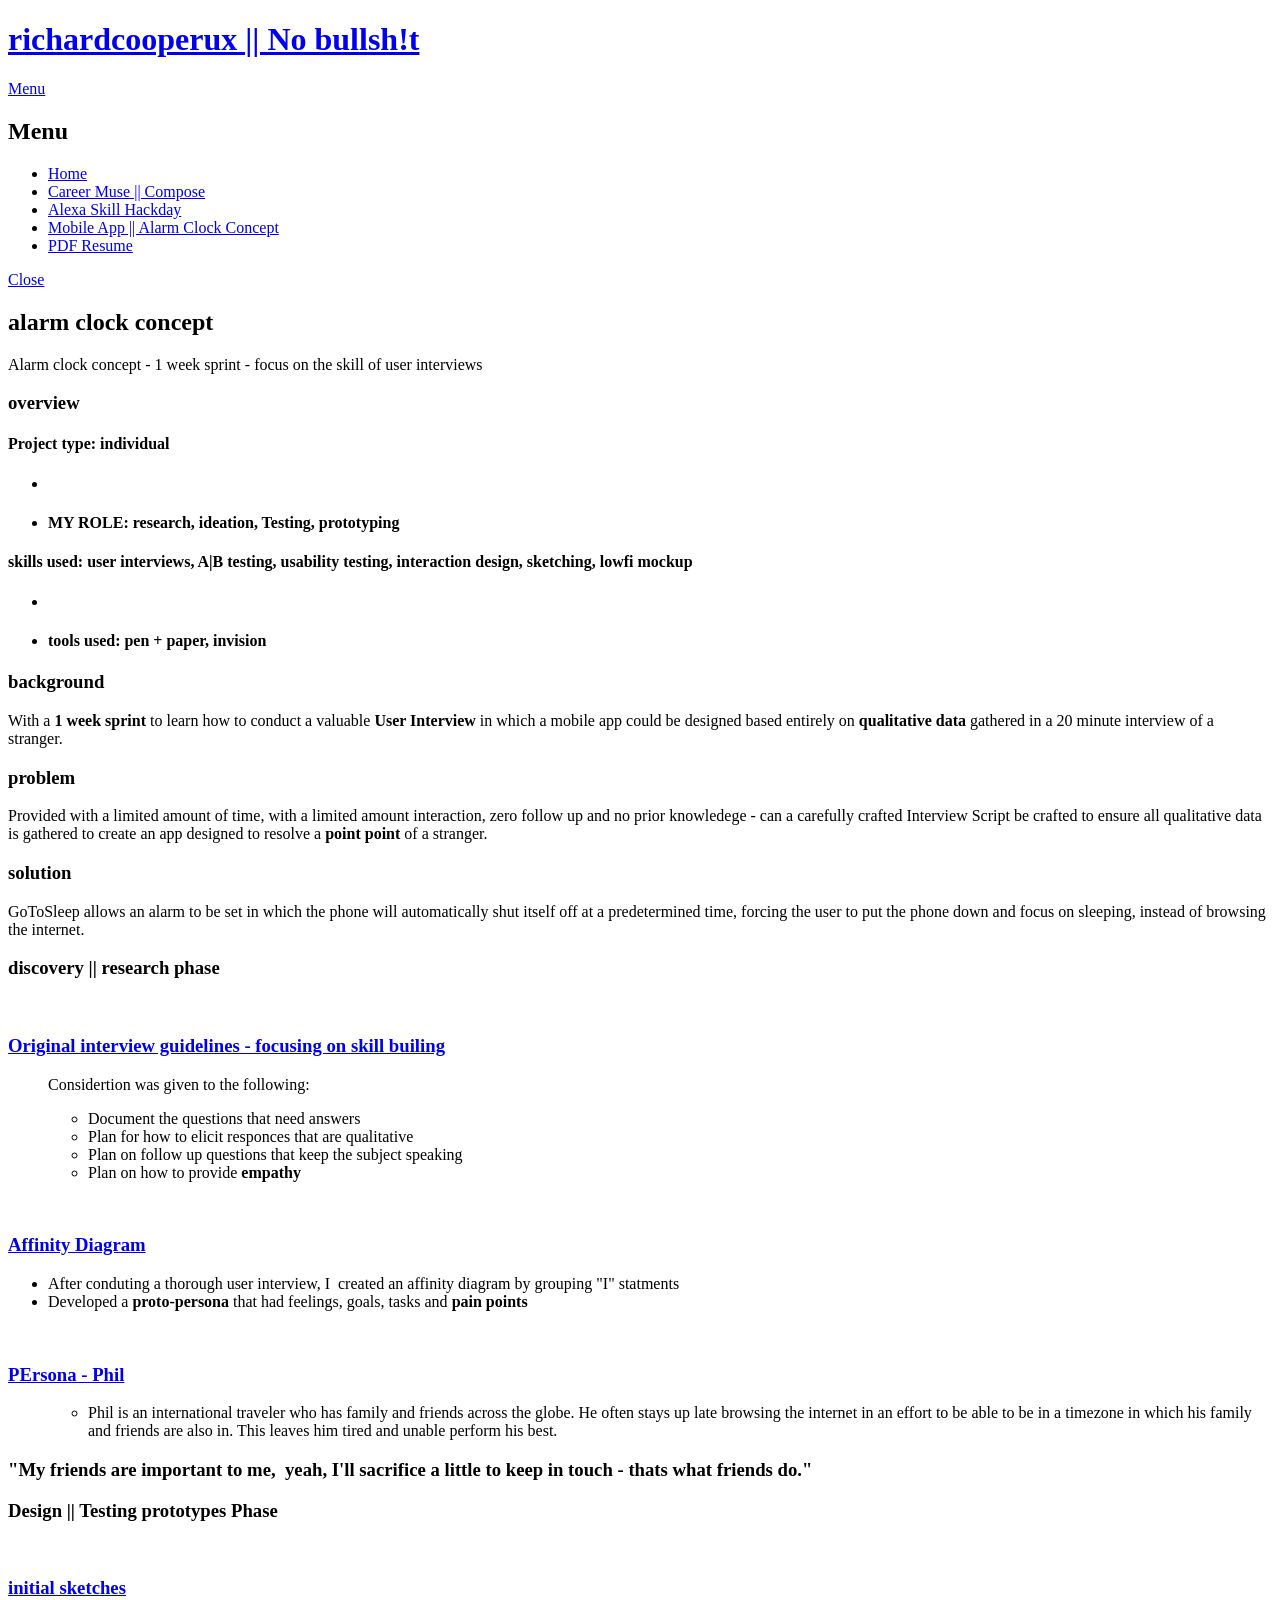
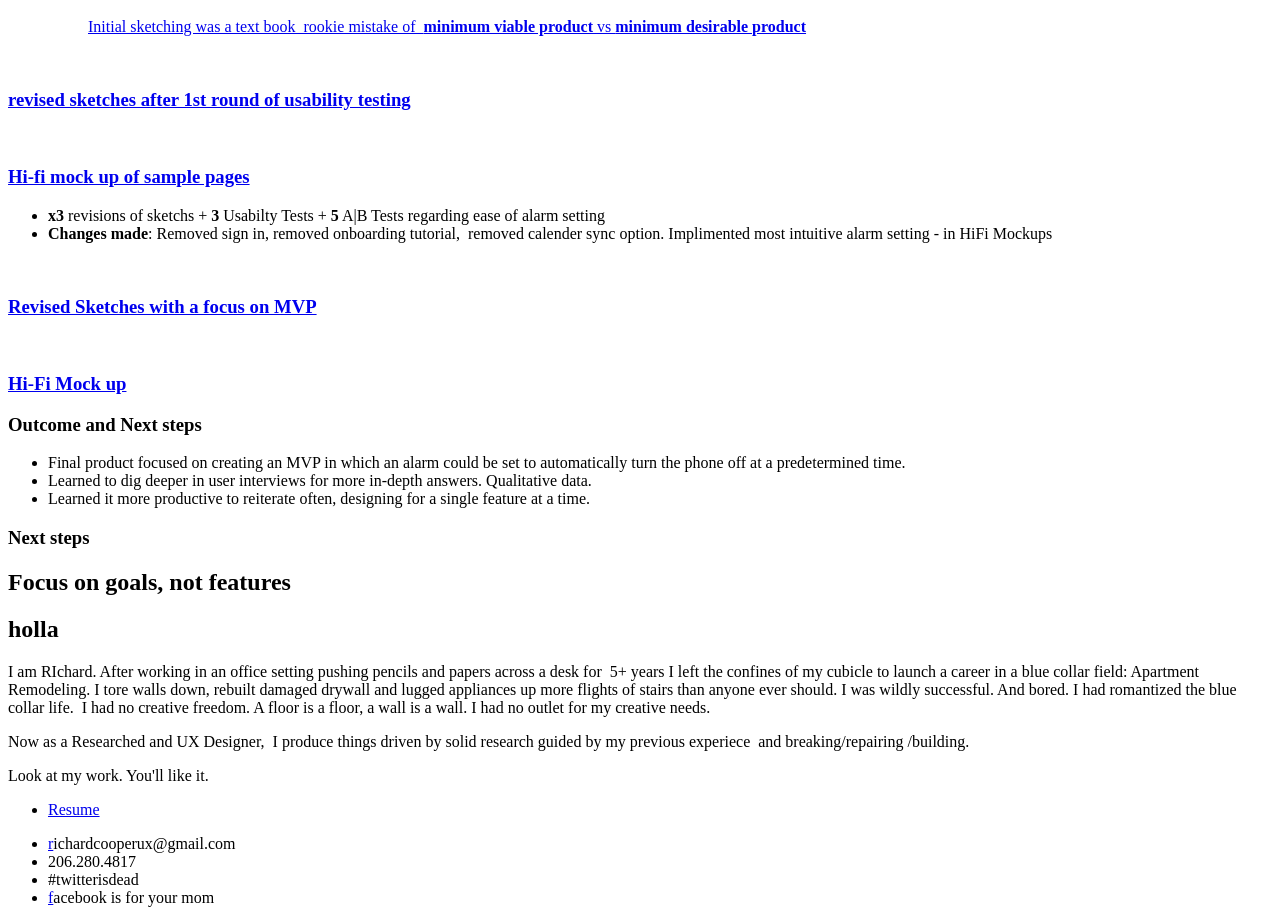
==== alarmclock.html @ 5016307e "Add files via upload" ====
<!DOCTYPE HTML> 
<html> 
    <head> 
        <title>RICHARDCOOPERUX</title>         
        <meta charset="utf-8" /> 
        <meta name="viewport" content="width=device-width, initial-scale=1" /> 
        <!--[if lte IE 8]><script src="assets/js/ie/html5shiv.js"></script><![endif]-->         
        <link rel="stylesheet" href="assets/css/main.css" /> 
        <!--[if lte IE 9]><link rel="stylesheet" href="assets/css/ie9.css" /><![endif]-->         
        <!--[if lte IE 8]><link rel="stylesheet" href="assets/css/ie8.css" /><![endif]-->         
    </head>     
    <body> 
        <!-- Page Wrapper -->         
        <div id="page-wrapper"> 
            <!-- Header -->             
            <header id="header"> 
                <h1><a href="index.html" data-pgc="alwayshomenav">richardcooperux || No bullsh!t</a></h1> 
                <nav>
                    <a href="#menu" data-pgc="globalnav">Menu</a> 
                </nav>                 
            </header>             
            <!-- Menu -->             
            <nav id="menu" data-pgc-define="innerhamburgermenu" data-pgc-define-name="innerhamburgermenu" data-pgc-define-description="This is the inside of the global navigation of the hamburger menu">
                <div class="inner" data-pgc="innerglobalnav"> 
                    <h2>Menu</h2> 
                    <ul class="links"> 
                        <li>
                            <a href="index.html">Home</a>
                        </li>                         
                        <li>
                            <a href="careermuse.html">Career Muse || Compose</a>
                        </li>                         
                        <li>
                            <a href="gahackday.html">Alexa Skill Hackday</a>
                        </li>                         
                        <li>
                            <a href="alarmclock.html">Mobile App || Alarm Clock Concept</a>
                        </li>                         
                        <li>
                            <a href="https://drive.google.com/open?id=0B5TVChT9ww97OXpPLTZmdDJDcGs">PDF Resume</a>
                        </li>                         
                    </ul>                     
                    <a href="#" class="close">Close</a> 
                </div>                 
            </nav>             
            <!-- Wrapper -->             
            <section id="wrapper"> 
                <header> 
                    <div class="inner"> 
                        <h2>alarm clock concept</h2> 
                        <p>Alarm clock concept - 1 week sprint - focus on the skill of user interviews</p>
                    </div>                     
                </header>                 
                <!-- Content -->                 
                <div class="wrapper"> 
                    <div class="inner"> 
                        <section> 
                            <h3 class="major">overview</h3> 
                            <div class="row"> 
                                <div class="6u 12u$(medium)"> 
                                    <h4>Project type: individual</h4> 
                                    <ul class="alt"> 
                                        <li>
                                            <h4></h4>
                                        </li>                                         
                                        <li>
                                            <h4 style="font-style: normal; font-variant: normal;">MY ROLE: research, ideation, Testing, prototyping</h4>
                                        </li>                                         
                                    </ul>                                     
                                </div>
                                <div class="6u 12u$(medium)"> 
                                    <h4>skills used: user interviews, A|B testing, usability testing, interaction design, sketching, lowfi mockup</h4> 
                                    <ul class="alt"> 
                                        <li>
                                            <h4></h4>
                                        </li>                                         
                                        <li>
                                            <h4 style="font-style: normal; font-variant: normal;">tools used: pen + paper, invision</h4>
                                        </li>                                         
                                    </ul>                                     
                                </div>                                 
                            </div>                             
                            <div class="row"> 
</div>                             
                        </section>
                        <h3 class="major">background</h3> 
                        <p>With a <b>1 week sprint</b> to learn how to conduct a valuable <b>User Interview</b> in which a mobile app could be designed based entirely on <b>qualitative data </b>gathered in a 20 minute interview of a stranger.</p> 
                        <h3 class="major">problem</h3>
                        <p>Provided with a limited amount of time, with a limited amount interaction, zero follow up and no prior knowledege - can a carefully crafted Interview Script be crafted to ensure all qualitative data is gathered to create an app designed to resolve a <b>point point</b> of a stranger.</p>
                        <h3 class="major">solution</h3>
                        <p>GoToSleep allows an alarm to be set in which the phone will automatically shut itself off at a predetermined time, forcing the user to put the phone down and focus on sleeping, instead of browsing the internet.<br></p>
                        <h3 class="major">discovery || research phase</h3>
                        <section class="features">
                            <article> 
                                <a href="#" class="image">
                                    <img src="images/ExcerciseP1" alt="">
                                    <h3 class="major">Original interview guidelines - focusing on skill builing</h3>
                                </a>                                 
                                <ol>
                                    <p>Considertion was given to the following:</p>
                                    <ul>
                                        <li>Document the questions that need answers</li>
                                        <li>Plan for how to elicit responces that are qualitative</li>
                                        <li>Plan on follow up questions that keep the subject speaking</li>
                                        <li>Plan on how to provide 
                                            <b>empathy</b>
                                        </li>
                                    </ul>
                                </ol>                                 
                            </article>                             
                            <article> 
                                <a href="#" class="image">
                                    <img src="images/1.0.0%2520Affinity_Diagram" alt="">
                                    <h3 class="major">Affinity Diagram</h3>
                                </a>                                 
                                <ul>
                                    <li>After conduting a thorough user interview, I &nbsp;created an affinity diagram by grouping "I" statments</li>
                                    <li>Developed a 
                                        <b>proto-persona</b> that had feelings, goals, tasks and 
                                        <b>pain points</b>
                                    </li>
                                </ul>
                            </article>
                            <section class="features">
                                <article> 
                                    <a href="#" class="image">
                                        <img src="images/proto" alt="">
                                        <h3 class="major">PErsona - Phil</h3>
                                    </a>                                     
                                    <ol>
                                        <ul>
                                            <li>Phil is an international traveler who has family and friends across the globe. He often stays up late browsing the internet in an effort to be able to be in a timezone in which his family and friends are also in. This leaves him tired and unable perform his best.</li>
                                        </ul>
                                    </ol>
                                    <h3>"My friends are important to me, &nbsp;yeah, I'll sacrifice a little to keep in touch - thats what friends do."</h3>
                                </article>                                 
                            </section>
                        </section>
                        <h3 class="major">Design || Testing prototypes Phase&nbsp;</h3>
                        <section class="features">
                            <article> 
                                <a href="#" class="image">
                                    <img src="images/sketch1" alt="">
                                    <h3 class="major">initial sketches</h3>
                                    <ol>
                                        <ul>
                                            <p>Initial sketching was a text book &nbsp;rookie mistake of &nbsp;<b>minimum viable product </b>vs <b>minimum desirable product</b></p>
                                        </ul>
                                    </ol>
                                </a>
                                <a href="#" class="image">
                                    <img src="images/sketch2" alt="">
                                    <h3 class="major">revised sketches after 1st round of usability testing</h3>
                                </a>
                                <ol>
                                    <ul>
</ul>
                                </ol>
                                <a href="#" class="image">
                                    <img src="images/HiFi%2520Mockup1" alt="">
                                    <h3 class="major">Hi-fi mock up of sample pages</h3>
                                </a>
                                <ul>
                                    <li>
                                        <b>x3&nbsp;</b>revisions of sketchs + 
                                        <b>3</b>&nbsp;Usabilty Tests +
                                        <b> 5</b> A|B Tests regarding ease of alarm setting
                                    </li>
                                    <li>
                                        <b>Changes made</b>:&nbsp;Removed sign in, removed onboarding tutorial, &nbsp;removed calender sync option. Implimented most intuitive alarm setting - in HiFi Mockups
                                    </li>
                                    <a href="#" class="image">
                                        <ol>
</ol>
                                    </a>
                                </ul>                                 
                            </article>                             
                            <article> 
                                <a href="#" class="image">
                                    <img src="images/sketch3" alt="">
                                    <h3 class="major">Revised Sketches with a focus on MVP<b></b></h3>
                                </a>                                 
                                <a href="#" class="image">
                                    <img src="images/HiFi%2520Mockup" alt="">
                                    <h3 class="major">Hi-Fi Mock up</h3>
                                </a>                                 
                                <ul>
                                    <a href="#" class="image"></a>
                                </ul>
                            </article>                             
                        </section>
                        <h3 class="major">Outcome and Next steps</h3>
                        <section class="features">
                            <article>
                                <ul>
                                    <li>Final product focused on creating an MVP in which an alarm could be set to automatically turn the phone off at a predetermined time.
                                        <br>
                                    </li>
                                    <li>Learned to dig deeper in user interviews for more in-depth answers. Qualitative data.
                                        <br>
                                    </li>
                                    <li>Learned it more productive to reiterate often, designing for a single feature at a time.</li>
                                </ul>
                            </article>                             
                            <article> 
                                <h3 class="major">Next steps</h3>
                                <p></p>
                                <h3 class="major"></h3>
                                <h2>Focus on goals, not features</h2> 
                            </article>                             
                        </section>
                    </div>                     
                </div>                 
            </section>             
            <!-- Footer -->             
            <section id="footer">
                <div class="inner" data-pgc="aboutmecontactsection"> 
                    <h2 class="major">holla</h2> 
                    <form method="post" action="#"> 
                        <p>I am RIchard. After working in an office setting pushing pencils and papers across a desk for &nbsp;5+ years I left the confines of my cubicle to launch a career in a blue collar field: Apartment Remodeling. I tore walls down, rebuilt damaged drywall and lugged appliances up more flights of stairs than anyone ever should. I was wildly successful. And bored. I had romantized the blue collar life. &nbsp;I had no creative freedom. A floor is a floor, a wall is a wall. I had no outlet for my creative needs.</p>
                        <p>Now as a Researched and UX Designer, &nbsp;I produce things driven by solid research guided by my previous experiece &nbsp;and breaking/repairing /building.</p>
                        <p>Look at my work. You'll like it.</p> 
                        <ul class="actions"> 
                            <li>
                                <a href="https://drive.google.com/open?id=0B5TVChT9ww97OXpPLTZmdDJDcGs" class="special button">Resume</a>&nbsp; &nbsp; &nbsp; &nbsp; &nbsp; &nbsp; &nbsp;
                            </li>
                        </ul>
                    </form>
                    <ul class="contact"> 
                        <li class="fa-envelope">
                            <a href="#">r</a>ichardcooperux@gmail.com
                        </li>
                        <li class="fa-phone">206.280.4817</li>                         
                        <li class="fa-twitter">#twitterisdead</li>                         
                        <li class="fa-facebook">
                            <a href="#">f</a>acebook is for your mom
                        </li>                         
                    </ul>                     
                </div>                 
            </section>             
        </div>         
        <!-- Scripts -->         
        <script src="assets/js/skel.min.js"></script>         
        <script src="assets/js/jquery.min.js"></script>         
        <script src="assets/js/jquery.scrollex.min.js"></script>         
        <script src="assets/js/util.js"></script>         
        <!--[if lte IE 8]><script src="assets/js/ie/respond.min.js"></script><![endif]-->         
        <script src="assets/js/main.js"></script>         
    </body>     
</html>
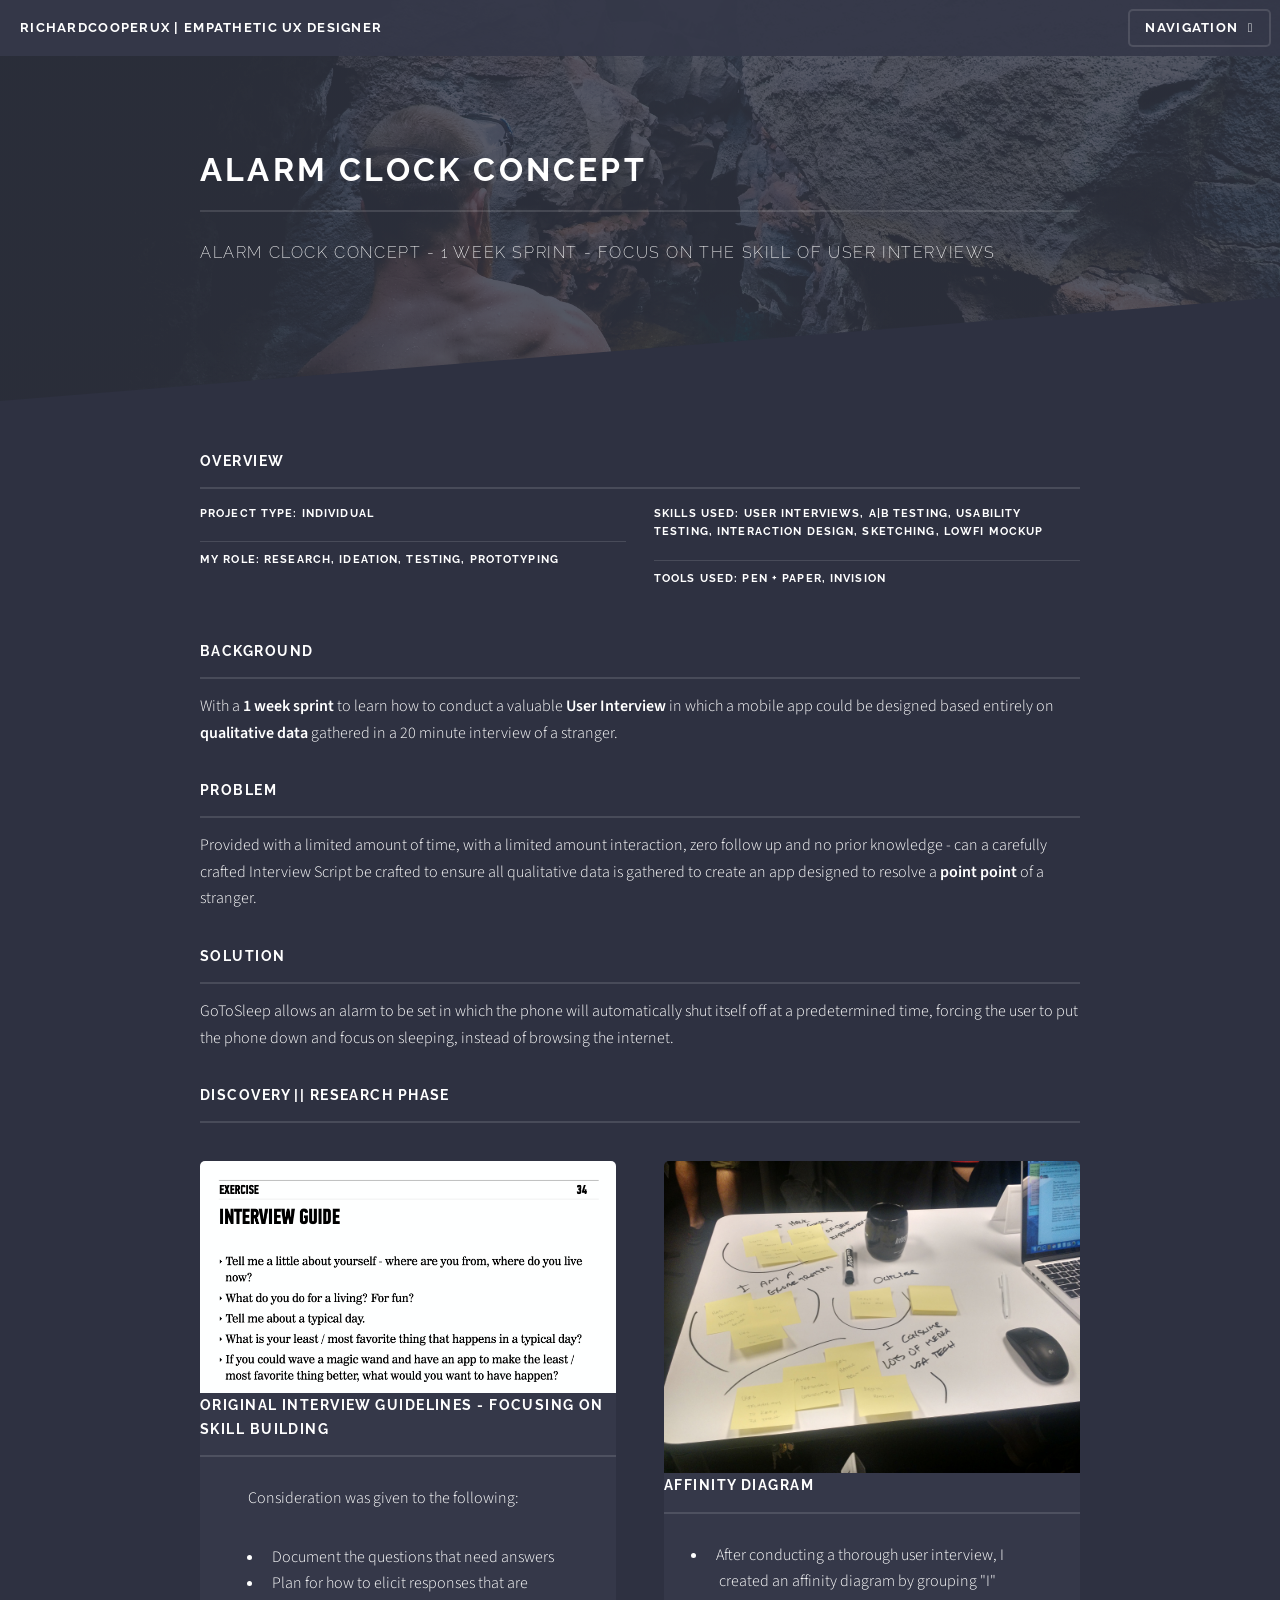
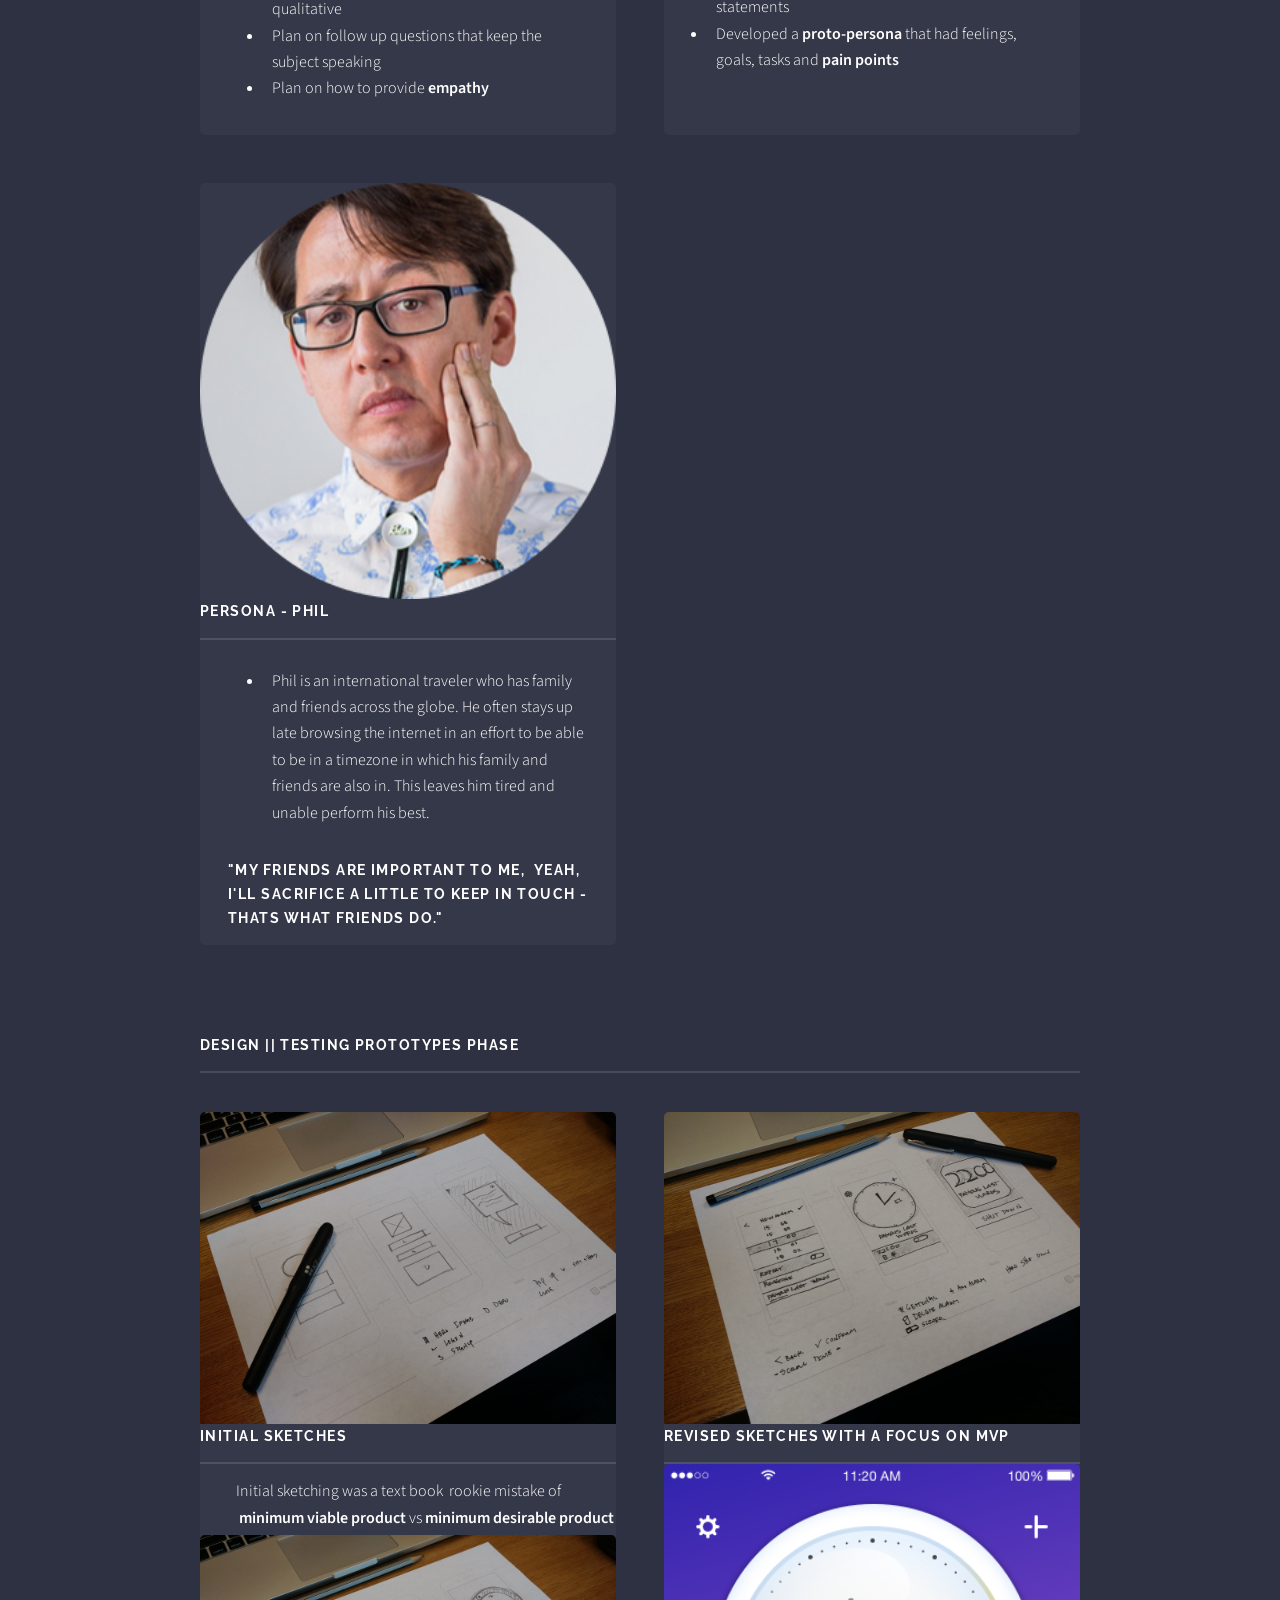
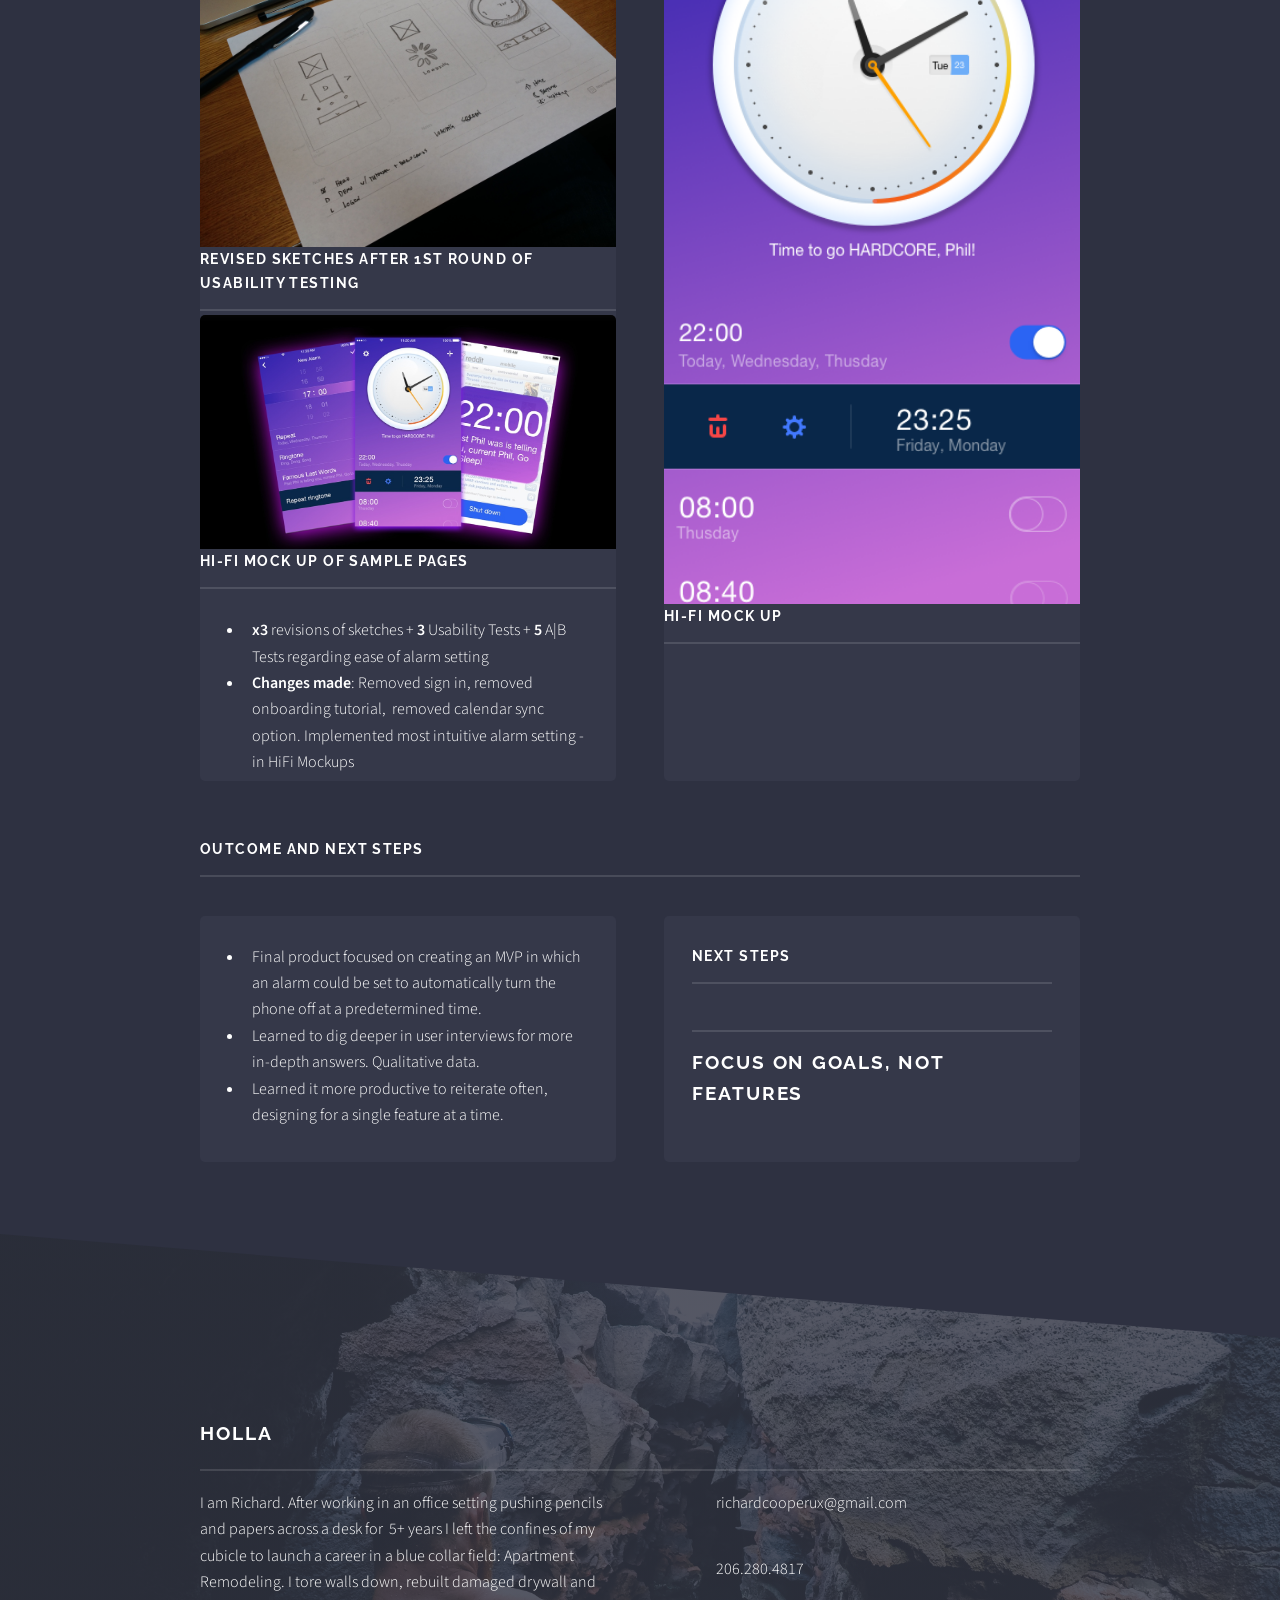
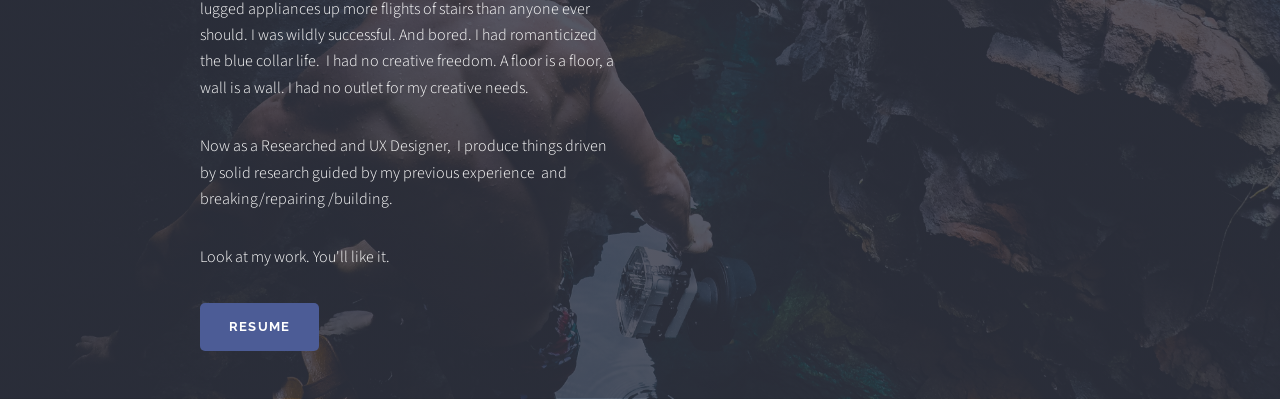
==== commit 8f4a3844: "Add files via upload" ====
--- a/alarmclock.html
+++ b/alarmclock.html
@@ -14,15 +14,15 @@
         <div id="page-wrapper"> 
             <!-- Header -->             
             <header id="header"> 
-                <h1><a href="index.html" data-pgc="alwayshomenav">richardcooperux || No bullsh!t</a></h1> 
+                <h1><a href="index.html" data-pgc="alwayshomenav">richardcooperux | Empathetic UX Designer</a></h1> 
                 <nav>
-                    <a href="#menu" data-pgc="globalnav">Menu</a> 
+                    <a href="#menu" data-pgc="globalnav">Navigation</a> 
                 </nav>                 
             </header>             
             <!-- Menu -->             
             <nav id="menu" data-pgc-define="innerhamburgermenu" data-pgc-define-name="innerhamburgermenu" data-pgc-define-description="This is the inside of the global navigation of the hamburger menu">
                 <div class="inner" data-pgc="innerglobalnav"> 
-                    <h2>Menu</h2> 
+                    <h2>Navigation</h2> 
                     <ul class="links"> 
                         <li>
                             <a href="index.html">Home</a>
@@ -86,7 +86,7 @@
                         <h3 class="major">background</h3> 
                         <p>With a <b>1 week sprint</b> to learn how to conduct a valuable <b>User Interview</b> in which a mobile app could be designed based entirely on <b>qualitative data </b>gathered in a 20 minute interview of a stranger.</p> 
                         <h3 class="major">problem</h3>
-                        <p>Provided with a limited amount of time, with a limited amount interaction, zero follow up and no prior knowledege - can a carefully crafted Interview Script be crafted to ensure all qualitative data is gathered to create an app designed to resolve a <b>point point</b> of a stranger.</p>
+                        <p>Provided with a limited amount of time, with a limited amount interaction, zero follow up and no prior knowledge - can a carefully crafted Interview Script be crafted to ensure all qualitative data is gathered to create an app designed to resolve a <b>point point</b> of a stranger.</p>
                         <h3 class="major">solution</h3>
                         <p>GoToSleep allows an alarm to be set in which the phone will automatically shut itself off at a predetermined time, forcing the user to put the phone down and focus on sleeping, instead of browsing the internet.<br></p>
                         <h3 class="major">discovery || research phase</h3>
@@ -94,13 +94,13 @@
                             <article> 
                                 <a href="#" class="image">
                                     <img src="images/ExcerciseP1" alt="">
-                                    <h3 class="major">Original interview guidelines - focusing on skill builing</h3>
+                                    <h3 class="major">Original interview guidelines - focusing on skill building</h3>
                                 </a>                                 
                                 <ol>
-                                    <p>Considertion was given to the following:</p>
+                                    <p>Consideration was given to the following:</p>
                                     <ul>
                                         <li>Document the questions that need answers</li>
-                                        <li>Plan for how to elicit responces that are qualitative</li>
+                                        <li>Plan for how to elicit&nbsp;responses&nbsp;that are qualitative</li>
                                         <li>Plan on follow up questions that keep the subject speaking</li>
                                         <li>Plan on how to provide 
                                             <b>empathy</b>
@@ -114,7 +114,7 @@
                                     <h3 class="major">Affinity Diagram</h3>
                                 </a>                                 
                                 <ul>
-                                    <li>After conduting a thorough user interview, I &nbsp;created an affinity diagram by grouping "I" statments</li>
+                                    <li>After conducting a thorough user interview, I &nbsp;created an affinity diagram by grouping "I" statements</li>
                                     <li>Developed a 
                                         <b>proto-persona</b> that had feelings, goals, tasks and 
                                         <b>pain points</b>
@@ -162,12 +162,12 @@
                                 </a>
                                 <ul>
                                     <li>
-                                        <b>x3&nbsp;</b>revisions of sketchs + 
-                                        <b>3</b>&nbsp;Usabilty Tests +
+                                        <b>x3&nbsp;</b>revisions of sketches + 
+                                        <b>3</b>&nbsp;Usability Tests +
                                         <b> 5</b> A|B Tests regarding ease of alarm setting
                                     </li>
                                     <li>
-                                        <b>Changes made</b>:&nbsp;Removed sign in, removed onboarding tutorial, &nbsp;removed calender sync option. Implimented most intuitive alarm setting - in HiFi Mockups
+                                        <b>Changes made</b>:&nbsp;Removed sign in, removed onboarding tutorial, &nbsp;removed calendar sync option. Implemented most intuitive alarm setting - in HiFi&nbsp;Mockups
                                     </li>
                                     <a href="#" class="image">
                                         <ol>
@@ -213,12 +213,12 @@
                 </div>                 
             </section>             
             <!-- Footer -->             
-            <section id="footer">
+            <section id="footer" data-pgc data-pgc-define>
                 <div class="inner" data-pgc="aboutmecontactsection"> 
                     <h2 class="major">holla</h2> 
                     <form method="post" action="#"> 
-                        <p>I am RIchard. After working in an office setting pushing pencils and papers across a desk for &nbsp;5+ years I left the confines of my cubicle to launch a career in a blue collar field: Apartment Remodeling. I tore walls down, rebuilt damaged drywall and lugged appliances up more flights of stairs than anyone ever should. I was wildly successful. And bored. I had romantized the blue collar life. &nbsp;I had no creative freedom. A floor is a floor, a wall is a wall. I had no outlet for my creative needs.</p>
-                        <p>Now as a Researched and UX Designer, &nbsp;I produce things driven by solid research guided by my previous experiece &nbsp;and breaking/repairing /building.</p>
+                        <p>I am Richard. After working in an office setting pushing pencils and papers across a desk for &nbsp;5+ years I left the confines of my cubicle to launch a career in a blue collar field: Apartment Remodeling. I tore walls down, rebuilt damaged drywall and lugged appliances up more flights of stairs than anyone ever should. I was wildly successful. And bored. I had romanticized the blue collar&nbsp;life. &nbsp;I had no creative freedom. A floor is a floor, a wall is a wall. I had no outlet for my creative needs.</p>
+                        <p>Now as a Researched and UX Designer, &nbsp;I produce things driven by solid research guided by my previous experience &nbsp;and breaking/repairing /building.</p>
                         <p>Look at my work. You'll like it.</p> 
                         <ul class="actions"> 
                             <li>
@@ -227,14 +227,9 @@
                         </ul>
                     </form>
                     <ul class="contact"> 
-                        <li class="fa-envelope">
-                            <a href="#">r</a>ichardcooperux@gmail.com
-                        </li>
-                        <li class="fa-phone">206.280.4817</li>                         
-                        <li class="fa-twitter">#twitterisdead</li>                         
-                        <li class="fa-facebook">
-                            <a href="#">f</a>acebook is for your mom
-                        </li>                         
+                        <li class="fa-envelope">richardcooperux@gmail.com
+</li>
+                        <li class="fa-phone">206.280.4817</li>                                                                           
                     </ul>                     
                 </div>                 
             </section>             
--- a/assets/css/main.css
+++ b/assets/css/main.css
@@ -0,0 +1,3990 @@
+
+
+@import url(font-awesome.min.css);
+
+@import url("https://fonts.googleapis.com/css?family=Raleway:200,700|Source+Sans+Pro:300,600,300italic,600italic");
+
+/*
+	Solid State by HTML5 UP
+	html5up.net | @ajlkn
+	Free for personal and commercial use under the CCA 3.0 license (html5up.net/license)
+*/
+
+/* Reset */
+
+html, body, div, span, applet, object, iframe, h1, h2, h3, h4, h5, h6, p, blockquote, pre, a, abbr, acronym, address, big, cite, code, del, dfn, em, img, ins, kbd, q, s, samp, small, strike, strong, sub, sup, tt, var, b, u, i, center, dl, dt, dd, ol, ul, li, fieldset, form, label, legend, table, caption, tbody, tfoot, thead, tr, th, td, article, aside, canvas, details, embed, figure, figcaption, footer, header, hgroup, menu, nav, output, ruby, section, summary, time, mark, audio, video
+{
+    margin: 0;
+    padding: 0;
+    border: 0;
+    font-size: 100%;
+    font: inherit;
+    vertical-align: baseline;
+}
+
+article, aside, details, figcaption, figure, footer, header, hgroup, menu, nav, section
+{
+    display: block;
+}
+
+body
+{
+    line-height: 1;
+}
+
+ol, ul
+{
+    list-style: none;
+}
+
+blockquote, q
+{
+    quotes: none;
+}
+
+blockquote:before, blockquote:after, q:before, q:after {
+		content: '';
+		content: none;
+	}
+
+table
+{
+    border-collapse: collapse;
+    border-spacing: 0;
+}
+
+body
+{
+    -webkit-text-size-adjust: none;
+}
+
+/* Box Model */
+
+*, *:before, *:after
+{
+    -moz-box-sizing: border-box;
+    -webkit-box-sizing: border-box;
+    box-sizing: border-box;
+}
+
+/* Grid */
+
+.row
+{
+    border-bottom: solid 1px transparent;
+    -moz-box-sizing: border-box;
+    -webkit-box-sizing: border-box;
+    box-sizing: border-box;
+}
+
+.row > *
+{
+    float: left;
+    -moz-box-sizing: border-box;
+    -webkit-box-sizing: border-box;
+    box-sizing: border-box;
+}
+
+.row:after, .row:before
+{
+    content: '';
+    display: block;
+    clear: both;
+    height: 0;
+}
+
+.row.uniform > * > :first-child
+{
+    margin-top: 0;
+}
+
+.row.uniform > * > :last-child
+{
+    margin-bottom: 0;
+}
+
+.row.\30 \25 > *
+{
+    padding: 0 0 0 0em;
+}
+
+.row.\30 \25
+{
+    margin: 0 0 -1px 0em;
+}
+
+.row.uniform.\30 \25 > *
+{
+    padding: 0em 0 0 0em;
+}
+
+.row.uniform.\30 \25
+{
+    margin: 0em 0 -1px 0em;
+}
+
+.row > *
+{
+    padding: 0 0 0 1.75em;
+}
+
+.row
+{
+    margin: 0 0 -1px -1.75em;
+}
+
+.row.uniform > *
+{
+    padding: 1.75em 0 0 1.75em;
+}
+
+.row.uniform
+{
+    margin: -1.75em 0 -1px -1.75em;
+}
+
+.row.\32 00\25 > *
+{
+    padding: 0 0 0 3.5em;
+}
+
+.row.\32 00\25
+{
+    margin: 0 0 -1px -3.5em;
+}
+
+.row.uniform.\32 00\25 > *
+{
+    padding: 3.5em 0 0 3.5em;
+}
+
+.row.uniform.\32 00\25
+{
+    margin: -3.5em 0 -1px -3.5em;
+}
+
+.row.\31 50\25 > *
+{
+    padding: 0 0 0 2.625em;
+}
+
+.row.\31 50\25
+{
+    margin: 0 0 -1px -2.625em;
+}
+
+.row.uniform.\31 50\25 > *
+{
+    padding: 2.625em 0 0 2.625em;
+}
+
+.row.uniform.\31 50\25
+{
+    margin: -2.625em 0 -1px -2.625em;
+}
+
+.row.\35 0\25 > *
+{
+    padding: 0 0 0 0.875em;
+}
+
+.row.\35 0\25
+{
+    margin: 0 0 -1px -0.875em;
+}
+
+.row.uniform.\35 0\25 > *
+{
+    padding: 0.875em 0 0 0.875em;
+}
+
+.row.uniform.\35 0\25
+{
+    margin: -0.875em 0 -1px -0.875em;
+}
+
+.row.\32 5\25 > *
+{
+    padding: 0 0 0 0.4375em;
+}
+
+.row.\32 5\25
+{
+    margin: 0 0 -1px -0.4375em;
+}
+
+.row.uniform.\32 5\25 > *
+{
+    padding: 0.4375em 0 0 0.4375em;
+}
+
+.row.uniform.\32 5\25
+{
+    margin: -0.4375em 0 -1px -0.4375em;
+}
+
+.\31 2u, .\31 2u\24
+{
+    width: 100%;
+    clear: none;
+    margin-left: 0;
+}
+
+.\31 1u, .\31 1u\24
+{
+    width: 91.6666666667%;
+    clear: none;
+    margin-left: 0;
+}
+
+.\31 0u, .\31 0u\24
+{
+    width: 83.3333333333%;
+    clear: none;
+    margin-left: 0;
+}
+
+.\39 u, .\39 u\24
+{
+    width: 75%;
+    clear: none;
+    margin-left: 0;
+}
+
+.\38 u, .\38 u\24
+{
+    width: 66.6666666667%;
+    clear: none;
+    margin-left: 0;
+}
+
+.\37 u, .\37 u\24
+{
+    width: 58.3333333333%;
+    clear: none;
+    margin-left: 0;
+}
+
+.\36 u, .\36 u\24
+{
+    width: 50%;
+    clear: none;
+    margin-left: 0;
+}
+
+.\35 u, .\35 u\24
+{
+    width: 41.6666666667%;
+    clear: none;
+    margin-left: 0;
+}
+
+.\34 u, .\34 u\24
+{
+    width: 33.3333333333%;
+    clear: none;
+    margin-left: 0;
+}
+
+.\33 u, .\33 u\24
+{
+    width: 25%;
+    clear: none;
+    margin-left: 0;
+}
+
+.\32 u, .\32 u\24
+{
+    width: 16.6666666667%;
+    clear: none;
+    margin-left: 0;
+}
+
+.\31 u, .\31 u\24
+{
+    width: 8.3333333333%;
+    clear: none;
+    margin-left: 0;
+}
+
+.\31 2u\24 + *,
+	.\31 1u\24 + *,
+	.\31 0u\24 + *,
+	.\39 u\24 + *,
+	.\38 u\24 + *,
+	.\37 u\24 + *,
+	.\36 u\24 + *,
+	.\35 u\24 + *,
+	.\34 u\24 + *,
+	.\33 u\24 + *,
+	.\32 u\24 + *,
+	.\31 u\24 + *
+{
+    clear: left;
+}
+
+.\-11u
+{
+    margin-left: 91.66667%;
+}
+
+.\-10u
+{
+    margin-left: 83.33333%;
+}
+
+.\-9u
+{
+    margin-left: 75%;
+}
+
+.\-8u
+{
+    margin-left: 66.66667%;
+}
+
+.\-7u
+{
+    margin-left: 58.33333%;
+}
+
+.\-6u
+{
+    margin-left: 50%;
+}
+
+.\-5u
+{
+    margin-left: 41.66667%;
+}
+
+.\-4u
+{
+    margin-left: 33.33333%;
+}
+
+.\-3u
+{
+    margin-left: 25%;
+}
+
+.\-2u
+{
+    margin-left: 16.66667%;
+}
+
+.\-1u
+{
+    margin-left: 8.33333%;
+}
+
+@media screen and (max-width: 1680px)
+{
+    .row > *
+    {
+        padding: 0 0 0 1.75em;
+    }
+    .row
+    {
+        margin: 0 0 -1px -1.75em;
+    }
+    .row.uniform > *
+    {
+        padding: 1.75em 0 0 1.75em;
+    }
+    .row.uniform
+    {
+        margin: -1.75em 0 -1px -1.75em;
+    }
+    .row.\32 00\25 > *
+    {
+        padding: 0 0 0 3.5em;
+    }
+    .row.\32 00\25
+    {
+        margin: 0 0 -1px -3.5em;
+    }
+    .row.uniform.\32 00\25 > *
+    {
+        padding: 3.5em 0 0 3.5em;
+    }
+    .row.uniform.\32 00\25
+    {
+        margin: -3.5em 0 -1px -3.5em;
+    }
+    .row.\31 50\25 > *
+    {
+        padding: 0 0 0 2.625em;
+    }
+    .row.\31 50\25
+    {
+        margin: 0 0 -1px -2.625em;
+    }
+    .row.uniform.\31 50\25 > *
+    {
+        padding: 2.625em 0 0 2.625em;
+    }
+    .row.uniform.\31 50\25
+    {
+        margin: -2.625em 0 -1px -2.625em;
+    }
+    .row.\35 0\25 > *
+    {
+        padding: 0 0 0 0.875em;
+    }
+    .row.\35 0\25
+    {
+        margin: 0 0 -1px -0.875em;
+    }
+    .row.uniform.\35 0\25 > *
+    {
+        padding: 0.875em 0 0 0.875em;
+    }
+    .row.uniform.\35 0\25
+    {
+        margin: -0.875em 0 -1px -0.875em;
+    }
+    .row.\32 5\25 > *
+    {
+        padding: 0 0 0 0.4375em;
+    }
+    .row.\32 5\25
+    {
+        margin: 0 0 -1px -0.4375em;
+    }
+    .row.uniform.\32 5\25 > *
+    {
+        padding: 0.4375em 0 0 0.4375em;
+    }
+    .row.uniform.\32 5\25
+    {
+        margin: -0.4375em 0 -1px -0.4375em;
+    }
+    .\31 2u\28xlarge\29, .\31 2u\24\28xlarge\29
+    {
+        width: 100%;
+        clear: none;
+        margin-left: 0;
+    }
+    .\31 1u\28xlarge\29, .\31 1u\24\28xlarge\29
+    {
+        width: 91.6666666667%;
+        clear: none;
+        margin-left: 0;
+    }
+    .\31 0u\28xlarge\29, .\31 0u\24\28xlarge\29
+    {
+        width: 83.3333333333%;
+        clear: none;
+        margin-left: 0;
+    }
+    .\39 u\28xlarge\29, .\39 u\24\28xlarge\29
+    {
+        width: 75%;
+        clear: none;
+        margin-left: 0;
+    }
+    .\38 u\28xlarge\29, .\38 u\24\28xlarge\29
+    {
+        width: 66.6666666667%;
+        clear: none;
+        margin-left: 0;
+    }
+    .\37 u\28xlarge\29, .\37 u\24\28xlarge\29
+    {
+        width: 58.3333333333%;
+        clear: none;
+        margin-left: 0;
+    }
+    .\36 u\28xlarge\29, .\36 u\24\28xlarge\29
+    {
+        width: 50%;
+        clear: none;
+        margin-left: 0;
+    }
+    .\35 u\28xlarge\29, .\35 u\24\28xlarge\29
+    {
+        width: 41.6666666667%;
+        clear: none;
+        margin-left: 0;
+    }
+    .\34 u\28xlarge\29, .\34 u\24\28xlarge\29
+    {
+        width: 33.3333333333%;
+        clear: none;
+        margin-left: 0;
+    }
+    .\33 u\28xlarge\29, .\33 u\24\28xlarge\29
+    {
+        width: 25%;
+        clear: none;
+        margin-left: 0;
+    }
+    .\32 u\28xlarge\29, .\32 u\24\28xlarge\29
+    {
+        width: 16.6666666667%;
+        clear: none;
+        margin-left: 0;
+    }
+    .\31 u\28xlarge\29, .\31 u\24\28xlarge\29
+    {
+        width: 8.3333333333%;
+        clear: none;
+        margin-left: 0;
+    }
+    .\31 2u\24\28xlarge\29 + *,
+		.\31 1u\24\28xlarge\29 + *,
+		.\31 0u\24\28xlarge\29 + *,
+		.\39 u\24\28xlarge\29 + *,
+		.\38 u\24\28xlarge\29 + *,
+		.\37 u\24\28xlarge\29 + *,
+		.\36 u\24\28xlarge\29 + *,
+		.\35 u\24\28xlarge\29 + *,
+		.\34 u\24\28xlarge\29 + *,
+		.\33 u\24\28xlarge\29 + *,
+		.\32 u\24\28xlarge\29 + *,
+		.\31 u\24\28xlarge\29 + *
+    {
+        clear: left;
+    }
+    .\-11u\28xlarge\29
+    {
+        margin-left: 91.66667%;
+    }
+    .\-10u\28xlarge\29
+    {
+        margin-left: 83.33333%;
+    }
+    .\-9u\28xlarge\29
+    {
+        margin-left: 75%;
+    }
+    .\-8u\28xlarge\29
+    {
+        margin-left: 66.66667%;
+    }
+    .\-7u\28xlarge\29
+    {
+        margin-left: 58.33333%;
+    }
+    .\-6u\28xlarge\29
+    {
+        margin-left: 50%;
+    }
+    .\-5u\28xlarge\29
+    {
+        margin-left: 41.66667%;
+    }
+    .\-4u\28xlarge\29
+    {
+        margin-left: 33.33333%;
+    }
+    .\-3u\28xlarge\29
+    {
+        margin-left: 25%;
+    }
+    .\-2u\28xlarge\29
+    {
+        margin-left: 16.66667%;
+    }
+    .\-1u\28xlarge\29
+    {
+        margin-left: 8.33333%;
+    }
+}
+
+@media screen and (max-width: 1280px)
+{
+    .row > *
+    {
+        padding: 0 0 0 1.75em;
+    }
+    .row
+    {
+        margin: 0 0 -1px -1.75em;
+    }
+    .row.uniform > *
+    {
+        padding: 1.75em 0 0 1.75em;
+    }
+    .row.uniform
+    {
+        margin: -1.75em 0 -1px -1.75em;
+    }
+    .row.\32 00\25 > *
+    {
+        padding: 0 0 0 3.5em;
+    }
+    .row.\32 00\25
+    {
+        margin: 0 0 -1px -3.5em;
+    }
+    .row.uniform.\32 00\25 > *
+    {
+        padding: 3.5em 0 0 3.5em;
+    }
+    .row.uniform.\32 00\25
+    {
+        margin: -3.5em 0 -1px -3.5em;
+    }
+    .row.\31 50\25 > *
+    {
+        padding: 0 0 0 2.625em;
+    }
+    .row.\31 50\25
+    {
+        margin: 0 0 -1px -2.625em;
+    }
+    .row.uniform.\31 50\25 > *
+    {
+        padding: 2.625em 0 0 2.625em;
+    }
+    .row.uniform.\31 50\25
+    {
+        margin: -2.625em 0 -1px -2.625em;
+    }
+    .row.\35 0\25 > *
+    {
+        padding: 0 0 0 0.875em;
+    }
+    .row.\35 0\25
+    {
+        margin: 0 0 -1px -0.875em;
+    }
+    .row.uniform.\35 0\25 > *
+    {
+        padding: 0.875em 0 0 0.875em;
+    }
+    .row.uniform.\35 0\25
+    {
+        margin: -0.875em 0 -1px -0.875em;
+    }
+    .row.\32 5\25 > *
+    {
+        padding: 0 0 0 0.4375em;
+    }
+    .row.\32 5\25
+    {
+        margin: 0 0 -1px -0.4375em;
+    }
+    .row.uniform.\32 5\25 > *
+    {
+        padding: 0.4375em 0 0 0.4375em;
+    }
+    .row.uniform.\32 5\25
+    {
+        margin: -0.4375em 0 -1px -0.4375em;
+    }
+    .\31 2u\28large\29, .\31 2u\24\28large\29
+    {
+        width: 100%;
+        clear: none;
+        margin-left: 0;
+    }
+    .\31 1u\28large\29, .\31 1u\24\28large\29
+    {
+        width: 91.6666666667%;
+        clear: none;
+        margin-left: 0;
+    }
+    .\31 0u\28large\29, .\31 0u\24\28large\29
+    {
+        width: 83.3333333333%;
+        clear: none;
+        margin-left: 0;
+    }
+    .\39 u\28large\29, .\39 u\24\28large\29
+    {
+        width: 75%;
+        clear: none;
+        margin-left: 0;
+    }
+    .\38 u\28large\29, .\38 u\24\28large\29
+    {
+        width: 66.6666666667%;
+        clear: none;
+        margin-left: 0;
+    }
+    .\37 u\28large\29, .\37 u\24\28large\29
+    {
+        width: 58.3333333333%;
+        clear: none;
+        margin-left: 0;
+    }
+    .\36 u\28large\29, .\36 u\24\28large\29
+    {
+        width: 50%;
+        clear: none;
+        margin-left: 0;
+    }
+    .\35 u\28large\29, .\35 u\24\28large\29
+    {
+        width: 41.6666666667%;
+        clear: none;
+        margin-left: 0;
+    }
+    .\34 u\28large\29, .\34 u\24\28large\29
+    {
+        width: 33.3333333333%;
+        clear: none;
+        margin-left: 0;
+    }
+    .\33 u\28large\29, .\33 u\24\28large\29
+    {
+        width: 25%;
+        clear: none;
+        margin-left: 0;
+    }
+    .\32 u\28large\29, .\32 u\24\28large\29
+    {
+        width: 16.6666666667%;
+        clear: none;
+        margin-left: 0;
+    }
+    .\31 u\28large\29, .\31 u\24\28large\29
+    {
+        width: 8.3333333333%;
+        clear: none;
+        margin-left: 0;
+    }
+    .\31 2u\24\28large\29 + *,
+		.\31 1u\24\28large\29 + *,
+		.\31 0u\24\28large\29 + *,
+		.\39 u\24\28large\29 + *,
+		.\38 u\24\28large\29 + *,
+		.\37 u\24\28large\29 + *,
+		.\36 u\24\28large\29 + *,
+		.\35 u\24\28large\29 + *,
+		.\34 u\24\28large\29 + *,
+		.\33 u\24\28large\29 + *,
+		.\32 u\24\28large\29 + *,
+		.\31 u\24\28large\29 + *
+    {
+        clear: left;
+    }
+    .\-11u\28large\29
+    {
+        margin-left: 91.66667%;
+    }
+    .\-10u\28large\29
+    {
+        margin-left: 83.33333%;
+    }
+    .\-9u\28large\29
+    {
+        margin-left: 75%;
+    }
+    .\-8u\28large\29
+    {
+        margin-left: 66.66667%;
+    }
+    .\-7u\28large\29
+    {
+        margin-left: 58.33333%;
+    }
+    .\-6u\28large\29
+    {
+        margin-left: 50%;
+    }
+    .\-5u\28large\29
+    {
+        margin-left: 41.66667%;
+    }
+    .\-4u\28large\29
+    {
+        margin-left: 33.33333%;
+    }
+    .\-3u\28large\29
+    {
+        margin-left: 25%;
+    }
+    .\-2u\28large\29
+    {
+        margin-left: 16.66667%;
+    }
+    .\-1u\28large\29
+    {
+        margin-left: 8.33333%;
+    }
+}
+
+@media screen and (max-width: 980px)
+{
+    .row > *
+    {
+        padding: 0 0 0 1.75em;
+    }
+    .row
+    {
+        margin: 0 0 -1px -1.75em;
+    }
+    .row.uniform > *
+    {
+        padding: 1.75em 0 0 1.75em;
+    }
+    .row.uniform
+    {
+        margin: -1.75em 0 -1px -1.75em;
+    }
+    .row.\32 00\25 > *
+    {
+        padding: 0 0 0 3.5em;
+    }
+    .row.\32 00\25
+    {
+        margin: 0 0 -1px -3.5em;
+    }
+    .row.uniform.\32 00\25 > *
+    {
+        padding: 3.5em 0 0 3.5em;
+    }
+    .row.uniform.\32 00\25
+    {
+        margin: -3.5em 0 -1px -3.5em;
+    }
+    .row.\31 50\25 > *
+    {
+        padding: 0 0 0 2.625em;
+    }
+    .row.\31 50\25
+    {
+        margin: 0 0 -1px -2.625em;
+    }
+    .row.uniform.\31 50\25 > *
+    {
+        padding: 2.625em 0 0 2.625em;
+    }
+    .row.uniform.\31 50\25
+    {
+        margin: -2.625em 0 -1px -2.625em;
+    }
+    .row.\35 0\25 > *
+    {
+        padding: 0 0 0 0.875em;
+    }
+    .row.\35 0\25
+    {
+        margin: 0 0 -1px -0.875em;
+    }
+    .row.uniform.\35 0\25 > *
+    {
+        padding: 0.875em 0 0 0.875em;
+    }
+    .row.uniform.\35 0\25
+    {
+        margin: -0.875em 0 -1px -0.875em;
+    }
+    .row.\32 5\25 > *
+    {
+        padding: 0 0 0 0.4375em;
+    }
+    .row.\32 5\25
+    {
+        margin: 0 0 -1px -0.4375em;
+    }
+    .row.uniform.\32 5\25 > *
+    {
+        padding: 0.4375em 0 0 0.4375em;
+    }
+    .row.uniform.\32 5\25
+    {
+        margin: -0.4375em 0 -1px -0.4375em;
+    }
+    .\31 2u\28medium\29, .\31 2u\24\28medium\29
+    {
+        width: 100%;
+        clear: none;
+        margin-left: 0;
+    }
+    .\31 1u\28medium\29, .\31 1u\24\28medium\29
+    {
+        width: 91.6666666667%;
+        clear: none;
+        margin-left: 0;
+    }
+    .\31 0u\28medium\29, .\31 0u\24\28medium\29
+    {
+        width: 83.3333333333%;
+        clear: none;
+        margin-left: 0;
+    }
+    .\39 u\28medium\29, .\39 u\24\28medium\29
+    {
+        width: 75%;
+        clear: none;
+        margin-left: 0;
+    }
+    .\38 u\28medium\29, .\38 u\24\28medium\29
+    {
+        width: 66.6666666667%;
+        clear: none;
+        margin-left: 0;
+    }
+    .\37 u\28medium\29, .\37 u\24\28medium\29
+    {
+        width: 58.3333333333%;
+        clear: none;
+        margin-left: 0;
+    }
+    .\36 u\28medium\29, .\36 u\24\28medium\29
+    {
+        width: 50%;
+        clear: none;
+        margin-left: 0;
+    }
+    .\35 u\28medium\29, .\35 u\24\28medium\29
+    {
+        width: 41.6666666667%;
+        clear: none;
+        margin-left: 0;
+    }
+    .\34 u\28medium\29, .\34 u\24\28medium\29
+    {
+        width: 33.3333333333%;
+        clear: none;
+        margin-left: 0;
+    }
+    .\33 u\28medium\29, .\33 u\24\28medium\29
+    {
+        width: 25%;
+        clear: none;
+        margin-left: 0;
+    }
+    .\32 u\28medium\29, .\32 u\24\28medium\29
+    {
+        width: 16.6666666667%;
+        clear: none;
+        margin-left: 0;
+    }
+    .\31 u\28medium\29, .\31 u\24\28medium\29
+    {
+        width: 8.3333333333%;
+        clear: none;
+        margin-left: 0;
+    }
+    .\31 2u\24\28medium\29 + *,
+		.\31 1u\24\28medium\29 + *,
+		.\31 0u\24\28medium\29 + *,
+		.\39 u\24\28medium\29 + *,
+		.\38 u\24\28medium\29 + *,
+		.\37 u\24\28medium\29 + *,
+		.\36 u\24\28medium\29 + *,
+		.\35 u\24\28medium\29 + *,
+		.\34 u\24\28medium\29 + *,
+		.\33 u\24\28medium\29 + *,
+		.\32 u\24\28medium\29 + *,
+		.\31 u\24\28medium\29 + *
+    {
+        clear: left;
+    }
+    .\-11u\28medium\29
+    {
+        margin-left: 91.66667%;
+    }
+    .\-10u\28medium\29
+    {
+        margin-left: 83.33333%;
+    }
+    .\-9u\28medium\29
+    {
+        margin-left: 75%;
+    }
+    .\-8u\28medium\29
+    {
+        margin-left: 66.66667%;
+    }
+    .\-7u\28medium\29
+    {
+        margin-left: 58.33333%;
+    }
+    .\-6u\28medium\29
+    {
+        margin-left: 50%;
+    }
+    .\-5u\28medium\29
+    {
+        margin-left: 41.66667%;
+    }
+    .\-4u\28medium\29
+    {
+        margin-left: 33.33333%;
+    }
+    .\-3u\28medium\29
+    {
+        margin-left: 25%;
+    }
+    .\-2u\28medium\29
+    {
+        margin-left: 16.66667%;
+    }
+    .\-1u\28medium\29
+    {
+        margin-left: 8.33333%;
+    }
+}
+
+@media screen and (max-width: 736px)
+{
+    .row > *
+    {
+        padding: 0 0 0 1.25em;
+    }
+    .row
+    {
+        margin: 0 0 -1px -1.25em;
+    }
+    .row.uniform > *
+    {
+        padding: 1.25em 0 0 1.25em;
+    }
+    .row.uniform
+    {
+        margin: -1.25em 0 -1px -1.25em;
+    }
+    .row.\32 00\25 > *
+    {
+        padding: 0 0 0 2.5em;
+    }
+    .row.\32 00\25
+    {
+        margin: 0 0 -1px -2.5em;
+    }
+    .row.uniform.\32 00\25 > *
+    {
+        padding: 2.5em 0 0 2.5em;
+    }
+    .row.uniform.\32 00\25
+    {
+        margin: -2.5em 0 -1px -2.5em;
+    }
+    .row.\31 50\25 > *
+    {
+        padding: 0 0 0 1.875em;
+    }
+    .row.\31 50\25
+    {
+        margin: 0 0 -1px -1.875em;
+    }
+    .row.uniform.\31 50\25 > *
+    {
+        padding: 1.875em 0 0 1.875em;
+    }
+    .row.uniform.\31 50\25
+    {
+        margin: -1.875em 0 -1px -1.875em;
+    }
+    .row.\35 0\25 > *
+    {
+        padding: 0 0 0 0.625em;
+    }
+    .row.\35 0\25
+    {
+        margin: 0 0 -1px -0.625em;
+    }
+    .row.uniform.\35 0\25 > *
+    {
+        padding: 0.625em 0 0 0.625em;
+    }
+    .row.uniform.\35 0\25
+    {
+        margin: -0.625em 0 -1px -0.625em;
+    }
+    .row.\32 5\25 > *
+    {
+        padding: 0 0 0 0.3125em;
+    }
+    .row.\32 5\25
+    {
+        margin: 0 0 -1px -0.3125em;
+    }
+    .row.uniform.\32 5\25 > *
+    {
+        padding: 0.3125em 0 0 0.3125em;
+    }
+    .row.uniform.\32 5\25
+    {
+        margin: -0.3125em 0 -1px -0.3125em;
+    }
+    .\31 2u\28small\29, .\31 2u\24\28small\29
+    {
+        width: 100%;
+        clear: none;
+        margin-left: 0;
+    }
+    .\31 1u\28small\29, .\31 1u\24\28small\29
+    {
+        width: 91.6666666667%;
+        clear: none;
+        margin-left: 0;
+    }
+    .\31 0u\28small\29, .\31 0u\24\28small\29
+    {
+        width: 83.3333333333%;
+        clear: none;
+        margin-left: 0;
+    }
+    .\39 u\28small\29, .\39 u\24\28small\29
+    {
+        width: 75%;
+        clear: none;
+        margin-left: 0;
+    }
+    .\38 u\28small\29, .\38 u\24\28small\29
+    {
+        width: 66.6666666667%;
+        clear: none;
+        margin-left: 0;
+    }
+    .\37 u\28small\29, .\37 u\24\28small\29
+    {
+        width: 58.3333333333%;
+        clear: none;
+        margin-left: 0;
+    }
+    .\36 u\28small\29, .\36 u\24\28small\29
+    {
+        width: 50%;
+        clear: none;
+        margin-left: 0;
+    }
+    .\35 u\28small\29, .\35 u\24\28small\29
+    {
+        width: 41.6666666667%;
+        clear: none;
+        margin-left: 0;
+    }
+    .\34 u\28small\29, .\34 u\24\28small\29
+    {
+        width: 33.3333333333%;
+        clear: none;
+        margin-left: 0;
+    }
+    .\33 u\28small\29, .\33 u\24\28small\29
+    {
+        width: 25%;
+        clear: none;
+        margin-left: 0;
+    }
+    .\32 u\28small\29, .\32 u\24\28small\29
+    {
+        width: 16.6666666667%;
+        clear: none;
+        margin-left: 0;
+    }
+    .\31 u\28small\29, .\31 u\24\28small\29
+    {
+        width: 8.3333333333%;
+        clear: none;
+        margin-left: 0;
+    }
+    .\31 2u\24\28small\29 + *,
+		.\31 1u\24\28small\29 + *,
+		.\31 0u\24\28small\29 + *,
+		.\39 u\24\28small\29 + *,
+		.\38 u\24\28small\29 + *,
+		.\37 u\24\28small\29 + *,
+		.\36 u\24\28small\29 + *,
+		.\35 u\24\28small\29 + *,
+		.\34 u\24\28small\29 + *,
+		.\33 u\24\28small\29 + *,
+		.\32 u\24\28small\29 + *,
+		.\31 u\24\28small\29 + *
+    {
+        clear: left;
+    }
+    .\-11u\28small\29
+    {
+        margin-left: 91.66667%;
+    }
+    .\-10u\28small\29
+    {
+        margin-left: 83.33333%;
+    }
+    .\-9u\28small\29
+    {
+        margin-left: 75%;
+    }
+    .\-8u\28small\29
+    {
+        margin-left: 66.66667%;
+    }
+    .\-7u\28small\29
+    {
+        margin-left: 58.33333%;
+    }
+    .\-6u\28small\29
+    {
+        margin-left: 50%;
+    }
+    .\-5u\28small\29
+    {
+        margin-left: 41.66667%;
+    }
+    .\-4u\28small\29
+    {
+        margin-left: 33.33333%;
+    }
+    .\-3u\28small\29
+    {
+        margin-left: 25%;
+    }
+    .\-2u\28small\29
+    {
+        margin-left: 16.66667%;
+    }
+    .\-1u\28small\29
+    {
+        margin-left: 8.33333%;
+    }
+}
+
+@media screen and (max-width: 640px)
+{
+    .row > *
+    {
+        padding: 0 0 0 1.25em;
+    }
+    .row
+    {
+        margin: 0 0 -1px -1.25em;
+    }
+    .row.uniform > *
+    {
+        padding: 1.25em 0 0 1.25em;
+    }
+    .row.uniform
+    {
+        margin: -1.25em 0 -1px -1.25em;
+    }
+    .row.\32 00\25 > *
+    {
+        padding: 0 0 0 2.5em;
+    }
+    .row.\32 00\25
+    {
+        margin: 0 0 -1px -2.5em;
+    }
+    .row.uniform.\32 00\25 > *
+    {
+        padding: 2.5em 0 0 2.5em;
+    }
+    .row.uniform.\32 00\25
+    {
+        margin: -2.5em 0 -1px -2.5em;
+    }
+    .row.\31 50\25 > *
+    {
+        padding: 0 0 0 1.875em;
+    }
+    .row.\31 50\25
+    {
+        margin: 0 0 -1px -1.875em;
+    }
+    .row.uniform.\31 50\25 > *
+    {
+        padding: 1.875em 0 0 1.875em;
+    }
+    .row.uniform.\31 50\25
+    {
+        margin: -1.875em 0 -1px -1.875em;
+    }
+    .row.\35 0\25 > *
+    {
+        padding: 0 0 0 0.625em;
+    }
+    .row.\35 0\25
+    {
+        margin: 0 0 -1px -0.625em;
+    }
+    .row.uniform.\35 0\25 > *
+    {
+        padding: 0.625em 0 0 0.625em;
+    }
+    .row.uniform.\35 0\25
+    {
+        margin: -0.625em 0 -1px -0.625em;
+    }
+    .row.\32 5\25 > *
+    {
+        padding: 0 0 0 0.3125em;
+    }
+    .row.\32 5\25
+    {
+        margin: 0 0 -1px -0.3125em;
+    }
+    .row.uniform.\32 5\25 > *
+    {
+        padding: 0.3125em 0 0 0.3125em;
+    }
+    .row.uniform.\32 5\25
+    {
+        margin: -0.3125em 0 -1px -0.3125em;
+    }
+    .\31 2u\28xsmall\29, .\31 2u\24\28xsmall\29
+    {
+        width: 100%;
+        clear: none;
+        margin-left: 0;
+    }
+    .\31 1u\28xsmall\29, .\31 1u\24\28xsmall\29
+    {
+        width: 91.6666666667%;
+        clear: none;
+        margin-left: 0;
+    }
+    .\31 0u\28xsmall\29, .\31 0u\24\28xsmall\29
+    {
+        width: 83.3333333333%;
+        clear: none;
+        margin-left: 0;
+    }
+    .\39 u\28xsmall\29, .\39 u\24\28xsmall\29
+    {
+        width: 75%;
+        clear: none;
+        margin-left: 0;
+    }
+    .\38 u\28xsmall\29, .\38 u\24\28xsmall\29
+    {
+        width: 66.6666666667%;
+        clear: none;
+        margin-left: 0;
+    }
+    .\37 u\28xsmall\29, .\37 u\24\28xsmall\29
+    {
+        width: 58.3333333333%;
+        clear: none;
+        margin-left: 0;
+    }
+    .\36 u\28xsmall\29, .\36 u\24\28xsmall\29
+    {
+        width: 50%;
+        clear: none;
+        margin-left: 0;
+    }
+    .\35 u\28xsmall\29, .\35 u\24\28xsmall\29
+    {
+        width: 41.6666666667%;
+        clear: none;
+        margin-left: 0;
+    }
+    .\34 u\28xsmall\29, .\34 u\24\28xsmall\29
+    {
+        width: 33.3333333333%;
+        clear: none;
+        margin-left: 0;
+    }
+    .\33 u\28xsmall\29, .\33 u\24\28xsmall\29
+    {
+        width: 25%;
+        clear: none;
+        margin-left: 0;
+    }
+    .\32 u\28xsmall\29, .\32 u\24\28xsmall\29
+    {
+        width: 16.6666666667%;
+        clear: none;
+        margin-left: 0;
+    }
+    .\31 u\28xsmall\29, .\31 u\24\28xsmall\29
+    {
+        width: 8.3333333333%;
+        clear: none;
+        margin-left: 0;
+    }
+    .\31 2u\24\28xsmall\29 + *,
+		.\31 1u\24\28xsmall\29 + *,
+		.\31 0u\24\28xsmall\29 + *,
+		.\39 u\24\28xsmall\29 + *,
+		.\38 u\24\28xsmall\29 + *,
+		.\37 u\24\28xsmall\29 + *,
+		.\36 u\24\28xsmall\29 + *,
+		.\35 u\24\28xsmall\29 + *,
+		.\34 u\24\28xsmall\29 + *,
+		.\33 u\24\28xsmall\29 + *,
+		.\32 u\24\28xsmall\29 + *,
+		.\31 u\24\28xsmall\29 + *
+    {
+        clear: left;
+    }
+    .\-11u\28xsmall\29
+    {
+        margin-left: 91.66667%;
+    }
+    .\-10u\28xsmall\29
+    {
+        margin-left: 83.33333%;
+    }
+    .\-9u\28xsmall\29
+    {
+        margin-left: 75%;
+    }
+    .\-8u\28xsmall\29
+    {
+        margin-left: 66.66667%;
+    }
+    .\-7u\28xsmall\29
+    {
+        margin-left: 58.33333%;
+    }
+    .\-6u\28xsmall\29
+    {
+        margin-left: 50%;
+    }
+    .\-5u\28xsmall\29
+    {
+        margin-left: 41.66667%;
+    }
+    .\-4u\28xsmall\29
+    {
+        margin-left: 33.33333%;
+    }
+    .\-3u\28xsmall\29
+    {
+        margin-left: 25%;
+    }
+    .\-2u\28xsmall\29
+    {
+        margin-left: 16.66667%;
+    }
+    .\-1u\28xsmall\29
+    {
+        margin-left: 8.33333%;
+    }
+}
+
+@media screen and (max-width: 360px)
+{
+    .row > *
+    {
+        padding: 0 0 0 1.25em;
+    }
+    .row
+    {
+        margin: 0 0 -1px -1.25em;
+    }
+    .row.uniform > *
+    {
+        padding: 1.25em 0 0 1.25em;
+    }
+    .row.uniform
+    {
+        margin: -1.25em 0 -1px -1.25em;
+    }
+    .row.\32 00\25 > *
+    {
+        padding: 0 0 0 2.5em;
+    }
+    .row.\32 00\25
+    {
+        margin: 0 0 -1px -2.5em;
+    }
+    .row.uniform.\32 00\25 > *
+    {
+        padding: 2.5em 0 0 2.5em;
+    }
+    .row.uniform.\32 00\25
+    {
+        margin: -2.5em 0 -1px -2.5em;
+    }
+    .row.\31 50\25 > *
+    {
+        padding: 0 0 0 1.875em;
+    }
+    .row.\31 50\25
+    {
+        margin: 0 0 -1px -1.875em;
+    }
+    .row.uniform.\31 50\25 > *
+    {
+        padding: 1.875em 0 0 1.875em;
+    }
+    .row.uniform.\31 50\25
+    {
+        margin: -1.875em 0 -1px -1.875em;
+    }
+    .row.\35 0\25 > *
+    {
+        padding: 0 0 0 0.625em;
+    }
+    .row.\35 0\25
+    {
+        margin: 0 0 -1px -0.625em;
+    }
+    .row.uniform.\35 0\25 > *
+    {
+        padding: 0.625em 0 0 0.625em;
+    }
+    .row.uniform.\35 0\25
+    {
+        margin: -0.625em 0 -1px -0.625em;
+    }
+    .row.\32 5\25 > *
+    {
+        padding: 0 0 0 0.3125em;
+    }
+    .row.\32 5\25
+    {
+        margin: 0 0 -1px -0.3125em;
+    }
+    .row.uniform.\32 5\25 > *
+    {
+        padding: 0.3125em 0 0 0.3125em;
+    }
+    .row.uniform.\32 5\25
+    {
+        margin: -0.3125em 0 -1px -0.3125em;
+    }
+    .\31 2u\28xxsmall\29, .\31 2u\24\28xxsmall\29
+    {
+        width: 100%;
+        clear: none;
+        margin-left: 0;
+    }
+    .\31 1u\28xxsmall\29, .\31 1u\24\28xxsmall\29
+    {
+        width: 91.6666666667%;
+        clear: none;
+        margin-left: 0;
+    }
+    .\31 0u\28xxsmall\29, .\31 0u\24\28xxsmall\29
+    {
+        width: 83.3333333333%;
+        clear: none;
+        margin-left: 0;
+    }
+    .\39 u\28xxsmall\29, .\39 u\24\28xxsmall\29
+    {
+        width: 75%;
+        clear: none;
+        margin-left: 0;
+    }
+    .\38 u\28xxsmall\29, .\38 u\24\28xxsmall\29
+    {
+        width: 66.6666666667%;
+        clear: none;
+        margin-left: 0;
+    }
+    .\37 u\28xxsmall\29, .\37 u\24\28xxsmall\29
+    {
+        width: 58.3333333333%;
+        clear: none;
+        margin-left: 0;
+    }
+    .\36 u\28xxsmall\29, .\36 u\24\28xxsmall\29
+    {
+        width: 50%;
+        clear: none;
+        margin-left: 0;
+    }
+    .\35 u\28xxsmall\29, .\35 u\24\28xxsmall\29
+    {
+        width: 41.6666666667%;
+        clear: none;
+        margin-left: 0;
+    }
+    .\34 u\28xxsmall\29, .\34 u\24\28xxsmall\29
+    {
+        width: 33.3333333333%;
+        clear: none;
+        margin-left: 0;
+    }
+    .\33 u\28xxsmall\29, .\33 u\24\28xxsmall\29
+    {
+        width: 25%;
+        clear: none;
+        margin-left: 0;
+    }
+    .\32 u\28xxsmall\29, .\32 u\24\28xxsmall\29
+    {
+        width: 16.6666666667%;
+        clear: none;
+        margin-left: 0;
+    }
+    .\31 u\28xxsmall\29, .\31 u\24\28xxsmall\29
+    {
+        width: 8.3333333333%;
+        clear: none;
+        margin-left: 0;
+    }
+    .\31 2u\24\28xxsmall\29 + *,
+		.\31 1u\24\28xxsmall\29 + *,
+		.\31 0u\24\28xxsmall\29 + *,
+		.\39 u\24\28xxsmall\29 + *,
+		.\38 u\24\28xxsmall\29 + *,
+		.\37 u\24\28xxsmall\29 + *,
+		.\36 u\24\28xxsmall\29 + *,
+		.\35 u\24\28xxsmall\29 + *,
+		.\34 u\24\28xxsmall\29 + *,
+		.\33 u\24\28xxsmall\29 + *,
+		.\32 u\24\28xxsmall\29 + *,
+		.\31 u\24\28xxsmall\29 + *
+    {
+        clear: left;
+    }
+    .\-11u\28xxsmall\29
+    {
+        margin-left: 91.66667%;
+    }
+    .\-10u\28xxsmall\29
+    {
+        margin-left: 83.33333%;
+    }
+    .\-9u\28xxsmall\29
+    {
+        margin-left: 75%;
+    }
+    .\-8u\28xxsmall\29
+    {
+        margin-left: 66.66667%;
+    }
+    .\-7u\28xxsmall\29
+    {
+        margin-left: 58.33333%;
+    }
+    .\-6u\28xxsmall\29
+    {
+        margin-left: 50%;
+    }
+    .\-5u\28xxsmall\29
+    {
+        margin-left: 41.66667%;
+    }
+    .\-4u\28xxsmall\29
+    {
+        margin-left: 33.33333%;
+    }
+    .\-3u\28xxsmall\29
+    {
+        margin-left: 25%;
+    }
+    .\-2u\28xxsmall\29
+    {
+        margin-left: 16.66667%;
+    }
+    .\-1u\28xxsmall\29
+    {
+        margin-left: 8.33333%;
+    }
+}
+
+/* Basic */
+
+@-ms-viewport{
+		width: device-width;
+	}
+
+body
+{
+    -ms-overflow-style: scrollbar;
+}
+
+@media screen and (max-width: 640px)
+{
+    html, body
+    {
+        min-width: 320px;
+    }
+}
+
+body
+{
+    background-color: #2e3141;
+    background-image: linear-gradient(to top, rgba(46, 49, 65, 0.8), rgba(46, 49, 65, 0.8)), url("../../images/bg.jpg");
+    background-size: auto, cover;
+    background-attachment: fixed, fixed;
+    background-position: center, center;
+}
+
+body.is-loading *, body.is-loading *:before, body.is-loading *:after
+{
+    -moz-animation: none !important;
+    -webkit-animation: none !important;
+    -ms-animation: none !important;
+    animation: none !important;
+    -moz-transition: none !important;
+    -webkit-transition: none !important;
+    -ms-transition: none !important;
+    transition: none !important;
+}
+
+/* Type */
+
+body, input, select, textarea
+{
+    color: #ffffff;
+    font-family: "Source Sans Pro", Helvetica, sans-serif;
+    font-size: 16.5pt;
+    font-weight: 300;
+    line-height: 1.65;
+}
+
+@media screen and (max-width: 1680px)
+{
+    body, input, select, textarea
+    {
+        font-size: 13pt;
+    }
+}
+
+@media screen and (max-width: 1280px)
+{
+    body, input, select, textarea
+    {
+        font-size: 12pt;
+    }
+}
+
+@media screen and (max-width: 980px)
+{
+    body, input, select, textarea
+    {
+        font-size: 12pt;
+    }
+}
+
+@media screen and (max-width: 736px)
+{
+    body, input, select, textarea
+    {
+        font-size: 12pt;
+    }
+}
+
+@media screen and (max-width: 640px)
+{
+    body, input, select, textarea
+    {
+        font-size: 12pt;
+    }
+}
+
+a
+{
+    -moz-transition: color 0.2s ease-in-out, border-bottom-color 0.2s ease-in-out;
+    -webkit-transition: color 0.2s ease-in-out, border-bottom-color 0.2s ease-in-out;
+    -ms-transition: color 0.2s ease-in-out, border-bottom-color 0.2s ease-in-out;
+    transition: color 0.2s ease-in-out, border-bottom-color 0.2s ease-in-out;
+    border-bottom: dotted 1px rgba(255, 255, 255, 0.35);
+    color: #ffffff;
+    text-decoration: none;
+}
+
+a:hover
+{
+    border-bottom-color: transparent;
+    color: #ffffff !important;
+}
+
+a.special:not(.button)
+{
+    text-decoration: none;
+    border-bottom: 0;
+    display: block;
+    font-family: Raleway, Helvetica, sans-serif;
+    font-size: 0.8em;
+    font-weight: 700;
+    letter-spacing: 0.1em;
+    margin: 0 0 2em 0;
+    text-transform: uppercase;
+}
+
+a.special:not(.button):before
+{
+    -moz-osx-font-smoothing: grayscale;
+    -webkit-font-smoothing: antialiased;
+    font-family: FontAwesome;
+    font-style: normal;
+    font-weight: normal;
+    text-transform: none !important;
+}
+
+a.special:not(.button):before
+{
+    -moz-transition: background-color 0.2s ease-in-out;
+    -webkit-transition: background-color 0.2s ease-in-out;
+    -ms-transition: background-color 0.2s ease-in-out;
+    transition: background-color 0.2s ease-in-out;
+    border-radius: 100%;
+    border: solid 2px rgba(255, 255, 255, 0.125);
+    content: '\f105';
+    display: inline-block;
+    font-size: 1.25em;
+    height: 2em;
+    line-height: 1.65em;
+    margin-right: 0.85em;
+    text-align: center;
+    text-indent: 0.15em;
+    vertical-align: middle;
+    width: 2em;
+}
+
+a.special:not(.button):hover:before
+{
+    background-color: rgba(255, 255, 255, 0.025);
+}
+
+a.special:not(.button):active:before
+{
+    background-color: rgba(255, 255, 255, 0.075);
+}
+
+strong, b
+{
+    color: #ffffff;
+    font-weight: 600;
+}
+
+em, i
+{
+    font-style: italic;
+}
+
+p
+{
+    margin: 0 0 2em 0;
+}
+
+h1, h2, h3, h4, h5, h6
+{
+    color: #ffffff;
+    font-family: Raleway, Helvetica, sans-serif;
+    font-weight: 700;
+    letter-spacing: 0.1em;
+    margin: 0 0 1em 0;
+    text-transform: uppercase;
+}
+
+h1 a, h2 a, h3 a, h4 a, h5 a, h6 a
+{
+    color: inherit;
+    text-decoration: none;
+}
+
+h1 span, h2 span, h3 span, h4 span, h5 span, h6 span
+{
+    font-weight: 200;
+}
+
+h1.major, h2.major, h3.major, h4.major, h5.major, h6.major
+{
+    padding-bottom: 1em;
+    border-bottom: solid 2px rgba(255, 255, 255, 0.125);
+}
+
+h2
+{
+    font-size: 1.2em;
+}
+
+h3
+{
+    font-size: 0.9em;
+}
+
+h4
+{
+    font-size: 0.7em;
+}
+
+h5
+{
+    font-size: 0.7em;
+}
+
+h6
+{
+    font-size: 0.7em;
+}
+
+@media screen and (max-width: 736px)
+{
+    h2
+    {
+        font-size: 1em;
+    }
+    h3
+    {
+        font-size: 0.8em;
+    }
+}
+
+sub
+{
+    font-size: 0.8em;
+    position: relative;
+    top: 0.5em;
+}
+
+sup
+{
+    font-size: 0.8em;
+    position: relative;
+    top: -0.5em;
+}
+
+blockquote
+{
+    border-left: solid 4px rgba(255, 255, 255, 0.125);
+    font-style: italic;
+    margin: 0 0 2em 0;
+    padding: 0.5em 0 0.5em 2em;
+}
+
+code
+{
+    background: rgba(255, 255, 255, 0.025);
+    border-radius: 5px;
+    border: solid 2px rgba(255, 255, 255, 0.125);
+    font-family: "Courier New", monospace;
+    font-size: 0.9em;
+    margin: 0 0.25em;
+    padding: 0.25em 0.65em;
+}
+
+pre
+{
+    -webkit-overflow-scrolling: touch;
+    font-family: "Courier New", monospace;
+    font-size: 0.9em;
+    margin: 0 0 2em 0;
+}
+
+pre code
+{
+    display: block;
+    line-height: 1.75em;
+    padding: 1em 1.5em;
+    overflow-x: auto;
+}
+
+hr
+{
+    border: 0;
+    border-bottom: solid 2px rgba(255, 255, 255, 0.125);
+    margin: 2.5em 0;
+}
+
+hr.major
+{
+    margin: 4em 0;
+}
+
+.align-left
+{
+    text-align: left;
+}
+
+.align-center
+{
+    text-align: center;
+}
+
+.align-right
+{
+    text-align: right;
+}
+
+/* Section/Article */
+
+section.special, article.special
+{
+    text-align: center;
+}
+
+/* Form */
+
+form
+{
+    margin: 0 0 2em 0;
+}
+
+form .field
+{
+    margin: 0 0 2em 0;
+}
+
+form .field label
+{
+    margin-top: -1.5em;
+}
+
+form .field:first-child label
+{
+    margin-top: 0;
+}
+
+form > :last-child
+{
+    margin-bottom: 0;
+}
+
+label
+{
+    color: #ffffff;
+    display: block;
+    font-family: Raleway, Helvetica, sans-serif;
+    font-size: 0.8em;
+    font-weight: 700;
+    letter-spacing: 0.1em;
+    margin: 0 0 0.7em 0;
+    text-transform: uppercase;
+}
+
+input[type="text"],
+	input[type="password"],
+	input[type="email"],
+	input[type="tel"],
+	select,
+	textarea {
+		-moz-appearance: none;
+		-webkit-appearance: none;
+		-ms-appearance: none;
+		appearance: none;
+		background: rgba(255, 255, 255, 0.025);
+		border-radius: 5px;
+		border: none;
+		border: solid 2px rgba(255, 255, 255, 0.125);
+		color: inherit;
+		display: block;
+		outline: 0;
+		padding: 0 1em;
+		text-decoration: none;
+		width: 100%;
+	}
+
+input[type="text"]:invalid,
+		input[type="password"]:invalid,
+		input[type="email"]:invalid,
+		input[type="tel"]:invalid,
+		select:invalid,
+		textarea:invalid
+{
+    box-shadow: none;
+}
+
+input[type="text"]:focus,
+		input[type="password"]:focus,
+		input[type="email"]:focus,
+		input[type="tel"]:focus,
+		select:focus,
+		textarea:focus
+{
+    border-color: #5b6ba6;
+}
+
+.select-wrapper
+{
+    text-decoration: none;
+    display: block;
+    position: relative;
+}
+
+.select-wrapper:before
+{
+    -moz-osx-font-smoothing: grayscale;
+    -webkit-font-smoothing: antialiased;
+    font-family: FontAwesome;
+    font-style: normal;
+    font-weight: normal;
+    text-transform: none !important;
+}
+
+.select-wrapper:before
+{
+    color: rgba(255, 255, 255, 0.125);
+    content: '\f078';
+    display: block;
+    height: 2.75em;
+    line-height: 2.75em;
+    pointer-events: none;
+    position: absolute;
+    right: 0;
+    text-align: center;
+    top: 0;
+    width: 2.75em;
+}
+
+.select-wrapper select::-ms-expand
+{
+    display: none;
+}
+
+select option
+{
+    color: #ffffff;
+    background: #2e3141;
+}
+
+input[type="text"],
+	input[type="password"],
+	input[type="email"],
+	select
+{
+    height: 2.75em;
+}
+
+textarea
+{
+    padding: 0.75em 1em;
+}
+
+input[type="checkbox"],
+	input[type="radio"]
+{
+    -moz-appearance: none;
+    -webkit-appearance: none;
+    -ms-appearance: none;
+    appearance: none;
+    display: block;
+    float: left;
+    margin-right: -2em;
+    opacity: 0;
+    width: 1em;
+    z-index: -1;
+}
+
+input[type="checkbox"] + label,
+		input[type="radio"] + label
+{
+    text-decoration: none;
+    color: #ffffff;
+    cursor: pointer;
+    display: inline-block;
+    font-size: 1em;
+    font-family: "Source Sans Pro", Helvetica, sans-serif;
+    text-transform: none;
+    letter-spacing: 0;
+    font-weight: 300;
+    padding-left: 2.4em;
+    padding-right: 0.75em;
+    position: relative;
+}
+
+input[type="checkbox"] + label:before,
+			input[type="radio"] + label:before
+{
+    -moz-osx-font-smoothing: grayscale;
+    -webkit-font-smoothing: antialiased;
+    font-family: FontAwesome;
+    font-style: normal;
+    font-weight: normal;
+    text-transform: none !important;
+}
+
+input[type="checkbox"] + label:before,
+			input[type="radio"] + label:before
+{
+    background: rgba(255, 255, 255, 0.025);
+    border-radius: 5px;
+    border: solid 2px rgba(255, 255, 255, 0.125);
+    content: '';
+    display: inline-block;
+    height: 1.65em;
+    left: 0;
+    line-height: 1.58125em;
+    position: absolute;
+    text-align: center;
+    top: 0;
+    width: 1.65em;
+}
+
+input[type="checkbox"]:checked + label:before,
+		input[type="radio"]:checked + label:before
+{
+    background: #ffffff;
+    border-color: #ffffff;
+    content: '\f00c';
+    color: #2e3141;
+}
+
+input[type="checkbox"]:focus + label:before,
+		input[type="radio"]:focus + label:before
+{
+    border-color: #4c5c96;
+}
+
+input[type="checkbox"] + label:before
+{
+    border-radius: 5px;
+}
+
+input[type="radio"] + label:before
+{
+    border-radius: 100%;
+}
+
+::-webkit-input-placeholder
+{
+    color: rgba(255, 255, 255, 0.35) !important;
+    opacity: 1.0;
+}
+
+:-moz-placeholder
+{
+    color: rgba(255, 255, 255, 0.35) !important;
+    opacity: 1.0;
+}
+
+::-moz-placeholder
+{
+    color: rgba(255, 255, 255, 0.35) !important;
+    opacity: 1.0;
+}
+
+:-ms-input-placeholder
+{
+    color: rgba(255, 255, 255, 0.35) !important;
+    opacity: 1.0;
+}
+
+.polyfill-placeholder
+{
+    color: rgba(255, 255, 255, 0.35) !important;
+    opacity: 1.0;
+}
+
+/* Box */
+
+.box
+{
+    border-radius: 5px;
+    border: solid 2px rgba(255, 255, 255, 0.125);
+    margin-bottom: 2em;
+    padding: 1.5em;
+}
+
+.box > :last-child,
+		.box > :last-child > :last-child,
+		.box > :last-child > :last-child > :last-child
+{
+    margin-bottom: 0;
+}
+
+.box.alt
+{
+    border: 0;
+    border-radius: 0;
+    padding: 0;
+}
+
+/* Icon */
+
+.icon
+{
+    text-decoration: none;
+    border-bottom: none;
+    position: relative;
+}
+
+.icon:before
+{
+    -moz-osx-font-smoothing: grayscale;
+    -webkit-font-smoothing: antialiased;
+    font-family: FontAwesome;
+    font-style: normal;
+    font-weight: normal;
+    text-transform: none !important;
+}
+
+.icon > .label
+{
+    display: none;
+}
+
+/* Image */
+
+.image
+{
+    border-radius: 50px;
+    border: 0;
+    display: block;
+}
+
+.image img
+{
+    border-radius: 50px;
+    display: block;
+    
+}
+
+
+.image.left, .image.right
+{
+    max-width: 40%;
+}
+
+.image.left img, .image.right img
+{
+    width: 100%;
+}
+
+.image.left
+{
+    float: left;
+    padding: 0 1.5em 1em 0;
+    top: 0.25em;
+}
+
+.image.right
+{
+    float: right;
+    padding: 0 0 1em 1.5em;
+    top: 0.25em;
+}
+
+.image.fit
+{
+    display: block;
+    margin: 0 0 2em 0;
+    width: 100%;
+}
+
+.image.fit img
+{
+    width: 100%;
+}
+
+.image.main
+{
+    display: block;
+    margin: 0 0 3em 0;
+    width: 100%;
+}
+
+.image.main img
+{
+    width: 100%;
+}
+
+/* List */
+
+ol
+{
+    list-style: decimal;
+    margin: 0 0 2em 0;
+    padding-left: 1.25em;
+}
+
+ol li
+{
+    padding-left: 0.25em;
+}
+
+ul
+{
+    list-style: disc;
+    margin: 0 0 2em 0;
+    padding-left: 1em;
+}
+
+ul li
+{
+    padding-left: 0.5em;
+}
+
+ul.alt
+{
+    list-style: none;
+    padding-left: 0;
+}
+
+ul.alt li
+{
+    border-top: solid 1px rgba(255, 255, 255, 0.125);
+    padding: 0.5em 0;
+}
+
+ul.alt li:first-child
+{
+    border-top: 0;
+    padding-top: 0;
+}
+
+ul.icons
+{
+    cursor: default;
+    list-style: none;
+    padding-left: 0;
+}
+
+ul.icons li
+{
+    display: inline-block;
+    padding: 0 1em 0 0;
+}
+
+ul.icons li:last-child
+{
+    padding-right: 0;
+}
+
+ul.icons li .icon:before
+{
+    font-size: 1.25em;
+}
+
+ul.actions
+{
+    cursor: default;
+    list-style: none;
+    padding-left: 0;
+}
+
+ul.actions li
+{
+    display: inline-block;
+    padding: 0 1em 0 0;
+    vertical-align: middle;
+}
+
+ul.actions li:last-child
+{
+    padding-right: 0;
+}
+
+ul.actions.small li
+{
+    padding: 0 0.5em 0 0;
+}
+
+ul.actions.vertical li
+{
+    display: block;
+    padding: 1em 0 0 0;
+}
+
+ul.actions.vertical li:first-child
+{
+    padding-top: 0;
+}
+
+ul.actions.vertical li > *
+{
+    margin-bottom: 0;
+}
+
+ul.actions.vertical.small li
+{
+    padding: 0.5em 0 0 0;
+}
+
+ul.actions.vertical.small li:first-child
+{
+    padding-top: 0;
+}
+
+ul.actions.fit
+{
+    display: table;
+    margin-left: -1em;
+    padding: 0;
+    table-layout: fixed;
+    width: calc(100% + 1em);
+}
+
+ul.actions.fit li
+{
+    display: table-cell;
+    padding: 0 0 0 1em;
+}
+
+ul.actions.fit li > *
+{
+    margin-bottom: 0;
+}
+
+ul.actions.fit.small
+{
+    margin-left: -0.5em;
+    width: calc(100% + 0.5em);
+}
+
+ul.actions.fit.small li
+{
+    padding: 0 0 0 0.5em;
+}
+
+@media screen and (max-width: 640px)
+{
+    ul.actions
+    {
+        margin: 0 0 2em 0;
+    }
+    ul.actions li
+    {
+        padding: 1em 0 0 0;
+        display: block;
+        text-align: center;
+        width: 100%;
+    }
+    ul.actions li:first-child
+    {
+        padding-top: 0;
+    }
+    ul.actions li > *
+    {
+        width: 100%;
+        margin: 0 !important;
+    }
+    ul.actions.small li
+    {
+        padding: 0.5em 0 0 0;
+    }
+    ul.actions.small li:first-child
+    {
+        padding-top: 0;
+    }
+}
+
+ul.contact
+{
+    list-style: none;
+    padding: 0;
+}
+
+ul.contact li
+{
+    text-decoration: none;
+    margin: 2.5em 0 0 0;
+    padding: 0 0 0 3.25em;
+    position: relative;
+}
+
+ul.contact li:before
+{
+    -moz-osx-font-smoothing: grayscale;
+    -webkit-font-smoothing: antialiased;
+    font-family: FontAwesome;
+    font-style: normal;
+    font-weight: normal;
+    text-transform: none !important;
+}
+
+ul.contact li:before
+{
+    border-radius: 100%;
+    border: solid 2px rgba(255, 255, 255, 0.125);
+    display: inline-block;
+    font-size: 0.8em;
+    height: 2.5em;
+    left: 0;
+    line-height: 2.35em;
+    position: absolute;
+    text-align: center;
+    top: 0;
+    width: 2.5em;
+}
+
+ul.contact li:first-child
+{
+    margin-top: 0;
+}
+
+@media screen and (max-width: 736px)
+{
+    ul.contact li
+    {
+        margin: 1.5em 0 0 0;
+    }
+}
+
+dl
+{
+    margin: 0 0 2em 0;
+}
+
+dl dt
+{
+    display: block;
+    font-weight: 600;
+    margin: 0 0 1em 0;
+}
+
+dl dd
+{
+    margin-left: 2em;
+}
+
+/* Table */
+
+.table-wrapper
+{
+    -webkit-overflow-scrolling: touch;
+    overflow-x: auto;
+}
+
+table
+{
+    margin: 0 0 2em 0;
+    width: 100%;
+}
+
+table tbody tr
+{
+    border: solid 1px rgba(255, 255, 255, 0.125);
+    border-left: 0;
+    border-right: 0;
+}
+
+table tbody tr:nth-child(2n + 1)
+{
+    background-color: rgba(255, 255, 255, 0.025);
+}
+
+table td
+{
+    padding: 0.75em 0.75em;
+}
+
+table th
+{
+    color: #ffffff;
+    font-size: 0.9em;
+    font-weight: 600;
+    padding: 0 0.75em 0.75em 0.75em;
+    text-align: left;
+}
+
+table thead
+{
+    border-bottom: solid 2px rgba(255, 255, 255, 0.125);
+}
+
+table tfoot
+{
+    border-top: solid 2px rgba(255, 255, 255, 0.125);
+}
+
+table.alt
+{
+    border-collapse: separate;
+}
+
+table.alt tbody tr td
+{
+    border: solid 1px rgba(255, 255, 255, 0.125);
+    border-left-width: 0;
+    border-top-width: 0;
+}
+
+table.alt tbody tr td:first-child
+{
+    border-left-width: 1px;
+}
+
+table.alt tbody tr:first-child td
+{
+    border-top-width: 1px;
+}
+
+table.alt thead
+{
+    border-bottom: 0;
+}
+
+table.alt tfoot
+{
+    border-top: 0;
+}
+
+/* Button */
+
+input[type="submit"],
+	input[type="reset"],
+	input[type="button"],
+	button,
+	.button
+{
+    -moz-appearance: none;
+    -webkit-appearance: none;
+    -ms-appearance: none;
+    appearance: none;
+    -moz-transition: background-color 0.2s ease-in-out;
+    -webkit-transition: background-color 0.2s ease-in-out;
+    -ms-transition: background-color 0.2s ease-in-out;
+    transition: background-color 0.2s ease-in-out;
+    background-color: transparent;
+    border-radius: 5px;
+    border: 0;
+    box-shadow: inset 0 0 0 2px rgba(255, 255, 255, 0.125);
+    color: #ffffff !important;
+    cursor: pointer;
+    display: inline-block;
+    font-family: Raleway, Helvetica, sans-serif;
+    font-size: 0.8em;
+    font-weight: 700;
+    height: 3.75em;
+    letter-spacing: 0.1em;
+    line-height: 3.75em;
+    padding: 0 2.25em;
+    text-align: center;
+    text-decoration: none;
+    text-transform: uppercase;
+    white-space: nowrap;
+}
+
+input[type="submit"]:hover,
+		input[type="reset"]:hover,
+		input[type="button"]:hover,
+		button:hover,
+		.button:hover
+{
+    background-color: rgba(255, 255, 255, 0.025);
+}
+
+input[type="submit"]:active,
+		input[type="reset"]:active,
+		input[type="button"]:active,
+		button:active,
+		.button:active
+{
+    background-color: rgba(255, 255, 255, 0.075);
+}
+
+input[type="submit"].icon:before,
+		input[type="reset"].icon:before,
+		input[type="button"].icon:before,
+		button.icon:before,
+		.button.icon:before
+{
+    margin-right: 0.5em;
+    color: rgba(255, 255, 255, 0.35);
+}
+
+input[type="submit"].special,
+		input[type="reset"].special,
+		input[type="button"].special,
+		button.special,
+		.button.special
+{
+    background-color: #4c5c96;
+    box-shadow: none;
+}
+
+input[type="submit"].special:hover,
+			input[type="reset"].special:hover,
+			input[type="button"].special:hover,
+			button.special:hover,
+			.button.special:hover
+{
+    background-color: #53639e;
+}
+
+input[type="submit"].special:active,
+			input[type="reset"].special:active,
+			input[type="button"].special:active,
+			button.special:active,
+			.button.special:active
+{
+    background-color: #45558d;
+}
+
+input[type="submit"].special.icon:before,
+			input[type="reset"].special.icon:before,
+			input[type="button"].special.icon:before,
+			button.special.icon:before,
+			.button.special.icon:before
+{
+    color: #7884b0;
+}
+
+input[type="submit"].fit,
+		input[type="reset"].fit,
+		input[type="button"].fit,
+		button.fit,
+		.button.fit
+{
+    display: block;
+    margin: 0 0 1em 0;
+    width: 100%;
+}
+
+input[type="submit"].small,
+		input[type="reset"].small,
+		input[type="button"].small,
+		button.small,
+		.button.small
+{
+    font-size: 0.6em;
+}
+
+input[type="submit"].big,
+		input[type="reset"].big,
+		input[type="button"].big,
+		button.big,
+		.button.big
+{
+    font-size: 1em;
+}
+
+input[type="submit"].disabled, input[type="submit"]:disabled,
+		input[type="reset"].disabled,
+		input[type="reset"]:disabled,
+		input[type="button"].disabled,
+		input[type="button"]:disabled,
+		button.disabled,
+		button:disabled,
+		.button.disabled,
+		.button:disabled
+{
+    opacity: 0.25;
+}
+
+@media screen and (max-width: 640px)
+{
+    input[type="submit"],
+			input[type="reset"],
+			input[type="button"],
+			button,
+			.button
+    {
+        padding: 0;
+    }
+}
+
+/* Features */
+
+.features {
+		display: -moz-flex;
+		display: -webkit-flex;
+		display: -ms-flex;
+		display: flex;
+		-moz-flex-wrap: wrap;
+		-webkit-flex-wrap: wrap;
+		-ms-flex-wrap: wrap;
+		flex-wrap: wrap;
+		margin: 0 0 2em 0;
+	}
+
+.features article
+{
+    padding: 1.75em 1.75em 0.1em 1.75em;
+    background-color: #353849;
+    border-radius: 5px;
+    margin: 1.5em 3em 1.5em 0;
+    width: calc(50% - 1.5em);
+}
+
+.features article:nth-child(2n)
+{
+    margin-right: 0;
+}
+
+.features article .image
+{
+    border-radius: 5px 5px 0 0;
+    display: block;
+    margin-bottom: 1.75em;
+    margin-left: -1.75em;
+    margin-top: -1.75em;
+    position: relative;
+    width: calc(100% + 3.5em);
+}
+
+.features article .image img
+{
+    border-radius: 05px 05px 0 0;
+    width: 100%;
+}
+
+@media screen and (max-width: 980px)
+{
+    .features article
+    {
+        margin: 1em 2em 1em 0;
+        width: calc(50% - 1em);
+    }
+}
+
+@media screen and (max-width: 736px)
+{
+    .features article
+    {
+        padding: 1.5em 1.5em 0.1em 1.5em;
+        margin: 0.875em 1.75em 0.875em 0;
+        width: calc(50% - 0.875em - 1px);
+    }
+    .features article .image
+    {
+        margin-bottom: 1.5em;
+        margin-left: -1.5em;
+        margin-top: -1.5em;
+        width: calc(100% + 3em);
+    }
+}
+
+@media screen and (max-width: 640px)
+{
+    .features
+    {
+        display: block;
+    }
+    .features article
+    {
+        width: 100%;
+        margin: 0 0 2em 0 !important;
+    }
+}
+
+/* Header */
+
+#header
+{
+    -moz-transition: background-color 0.2s ease-in-out;
+    -webkit-transition: background-color 0.2s ease-in-out;
+    -ms-transition: background-color 0.2s ease-in-out;
+    transition: background-color 0.2s ease-in-out;
+    background-color: rgba(53, 56, 73, 0.95);
+    height: 3.5em;
+    left: 0;
+    line-height: 3.5em;
+    padding: 0 1.25em;
+    position: fixed;
+    top: 0;
+    width: 100%;
+    z-index: 10000;
+}
+
+#header h1
+{
+    -moz-transition: opacity 0.2s ease-in-out, visibility 0.2s;
+    -webkit-transition: opacity 0.2s ease-in-out, visibility 0.2s;
+    -ms-transition: opacity 0.2s ease-in-out, visibility 0.2s;
+    transition: opacity 0.2s ease-in-out, visibility 0.2s;
+    border-bottom: 0;
+    font-size: 0.8em;
+    margin-bottom: 0;
+    opacity: 1;
+    visibility: visible;
+}
+
+#header h1 a
+{
+    border: 0;
+}
+
+#header nav
+{
+    font-family: Raleway, Helvetica, sans-serif;
+    font-size: 0.8em;
+    font-weight: 700;
+    height: 3em;
+    letter-spacing: 0.1em;
+    line-height: 3em;
+    position: absolute;
+    right: 0.7em;
+    text-transform: uppercase;
+    top: 0.7em;
+}
+
+#header nav a
+{
+    border: 0;
+    display: inline-block;
+    padding: 0 1em;
+}
+
+#header nav a:before
+{
+    float: right;
+    margin-left: 0.75em;
+}
+
+#header nav a[href="#menu"]
+{
+    text-decoration: none;
+    -moz-transition: background-color 0.2s ease-in-out;
+    -webkit-transition: background-color 0.2s ease-in-out;
+    -ms-transition: background-color 0.2s ease-in-out;
+    transition: background-color 0.2s ease-in-out;
+    border-radius: 5px;
+    box-shadow: inset 0 0 0 2px rgba(255, 255, 255, 0.125);
+    padding: 0 1.35em;
+}
+
+#header nav a[href="#menu"]:before
+{
+    -moz-osx-font-smoothing: grayscale;
+    -webkit-font-smoothing: antialiased;
+    font-family: FontAwesome;
+    font-style: normal;
+    font-weight: normal;
+    text-transform: none !important;
+}
+
+#header nav a[href="#menu"]:before
+{
+    content: '\f0c9';
+}
+
+#header nav a[href="#menu"]:hover
+{
+    background-color: rgba(255, 255, 255, 0.025);
+}
+
+#header nav a[href="#menu"]:active
+{
+    background-color: rgba(255, 255, 255, 0.075);
+}
+
+#header.alt
+{
+    background-color: transparent;
+}
+
+#header.alt h1
+{
+    opacity: 0;
+    visibility: hidden;
+}
+
+@media screen and (max-width: 736px)
+{
+    #header
+    {
+        height: 2.75em;
+        line-height: 2.75em;
+    }
+    #header nav
+    {
+        top: 0;
+        right: 0;
+        height: inherit;
+        line-height: inherit;
+    }
+    #header nav a
+    {
+        height: inherit;
+        line-height: inherit;
+    }
+    #header nav a[href="#menu"]
+    {
+        box-shadow: none;
+        padding: 0 1em;
+        border-radius: 0;
+    }
+    #header nav a[href="#menu"]:hover, #header nav a[href="#menu"]:active
+    {
+        background-color: inherit;
+    }
+}
+
+@media screen and (max-width: 640px)
+{
+    #header nav a[href="#menu"]
+    {
+        width: 4em;
+        white-space: nowrap;
+        text-indent: 4em;
+        position: relative;
+    }
+    #header nav a[href="#menu"]:before
+    {
+        width: inherit;
+        position: absolute;
+        top: 0;
+        left: 0;
+        text-indent: 0;
+        text-align: right;
+        margin-left: 0;
+        padding-right: 1.25em;
+    }
+}
+
+/* Menu */
+
+#page-wrapper
+{
+    -moz-transition: -moz-filter 0.25s ease;
+    -webkit-transition: -webkit-filter 0.25s ease;
+    -ms-transition: -ms-filter 0.25s ease;
+    transition: filter 0.25s ease;
+}
+
+#menu {
+		-moz-align-items: center;
+		-webkit-align-items: center;
+		-ms-align-items: center;
+		align-items: center;
+		display: -moz-flex;
+		display: -webkit-flex;
+		display: -ms-flex;
+		display: flex;
+		-moz-justify-content: center;
+		-webkit-justify-content: center;
+		-ms-justify-content: center;
+		justify-content: center;
+		-moz-pointer-events: none;
+		-webkit-pointer-events: none;
+		-ms-pointer-events: none;
+		pointer-events: none;
+		-moz-transition: opacity 0.35s ease, visibility 0.35s;
+		-webkit-transition: opacity 0.35s ease, visibility 0.35s;
+		-ms-transition: opacity 0.35s ease, visibility 0.35s;
+		transition: opacity 0.35s ease, visibility 0.35s;
+		-moz-user-select: none;
+		-webkit-user-select: none;
+		-ms-user-select: none;
+		user-select: none;
+		-webkit-tap-highlight-color: transparent;
+		background: rgba(46, 49, 65, 0.8);
+		cursor: default;
+		height: 100%;
+		left: 0;
+		opacity: 0;
+		position: fixed;
+		text-align: center;
+		top: 0;
+		visibility: hidden;
+		width: 100%;
+	}
+
+#menu .inner
+{
+    padding: 2.5em 1.5em 0.5em 1.5em;
+    -moz-transform: translateY(0.5em);
+    -webkit-transform: translateY(0.5em);
+    -ms-transform: translateY(0.5em);
+    transform: translateY(0.5em);
+    -moz-transition: opacity 0.35s ease, -moz-transform 0.35s ease;
+    -webkit-transition: opacity 0.35s ease, -webkit-transform 0.35s ease;
+    -ms-transition: opacity 0.35s ease, -ms-transform 0.35s ease;
+    transition: opacity 0.35s ease, transform 0.35s ease;
+    -webkit-overflow-scrolling: touch;
+    background: #4c5c96;
+    border-radius: 5px;
+    display: block;
+    max-width: 100%;
+    opacity: 0;
+    position: relative;
+    width: 18em;
+}
+
+#menu h2
+{
+    border-bottom: solid 2px rgba(255, 255, 255, 0.125);
+    padding-bottom: 1em;
+}
+
+#menu .close
+{
+    background-image: url("images/close.svg");
+    background-position: 75% 25%;
+    background-repeat: no-repeat;
+    background-size: 2em 2em;
+    border: 0;
+    content: '';
+    display: block;
+    height: 4em;
+    overflow: hidden;
+    position: absolute;
+    right: 0;
+    text-align: center;
+    text-indent: 4em;
+    top: 0;
+    width: 4em;
+}
+
+#menu .links
+{
+    list-style: none;
+    margin-bottom: 1.5em;
+    padding: 0;
+}
+
+#menu .links li
+{
+    padding: 0;
+}
+
+#menu .links li a
+{
+    border-radius: 5px;
+    border: 0;
+    display: block;
+    font-family: Raleway, Helvetica, sans-serif;
+    font-size: 0.8em;
+    font-weight: 200;
+    letter-spacing: 0.1em;
+    line-height: 1.85em;
+    padding: 0.75em 0;
+    text-transform: uppercase;
+}
+
+#menu .links li a:hover
+{
+    background: #45558d;
+}
+
+@media screen and (max-width: 736px)
+{
+    #menu .inner
+    {
+        max-height: 100%;
+        overflow-y: auto;
+        overflow-x: hidden;
+    }
+    #menu .inner .close
+    {
+        background-size: 1.5em 1.5em;
+    }
+}
+
+body.is-menu-visible #page-wrapper
+{
+    -moz-filter: blur(1.5px);
+    -webkit-filter: blur(1.5px);
+    -ms-filter: blur(1.5px);
+    filter: blur(1.5px);
+}
+
+body.is-menu-visible #menu
+{
+    -moz-pointer-events: auto;
+    -webkit-pointer-events: auto;
+    -ms-pointer-events: auto;
+    pointer-events: auto;
+    opacity: 1;
+    visibility: visible;
+}
+
+body.is-menu-visible #menu .inner
+{
+    -moz-transform: translateY(0);
+    -webkit-transform: translateY(0);
+    -ms-transform: translateY(0);
+    transform: translateY(0);
+    opacity: 1;
+}
+
+/* Banner */
+
+#banner
+{
+    padding: 10em 0 4.75em 0;
+}
+
+#banner .inner
+{
+    margin: 0 auto;
+    width: 55em;
+}
+
+#banner .logo
+{
+    -moz-transition: opacity 2s ease, -moz-transform 1s ease;
+    -webkit-transition: opacity 2s ease, -webkit-transform 1s ease;
+    -ms-transition: opacity 2s ease, -ms-transform 1s ease;
+    transition: opacity 2s ease, transform 1s ease;
+    -moz-transform: translateY(0);
+    -webkit-transform: translateY(0);
+    -ms-transform: translateY(0);
+    transform: translateY(0);
+    opacity: 1;
+    margin: 0 0 1.3em 0;
+}
+
+#banner .logo .icon
+{
+    border-radius: 100%;
+    border: solid 2px rgba(255, 255, 255, 0.125);
+    cursor: default;
+    display: inline-block;
+    font-size: 2em;
+    height: 2.25em;
+    line-height: 2.25em;
+    text-align: center;
+    width: 2.25em;
+}
+
+#banner h2
+{
+    -moz-transition: opacity 0.5s ease, -moz-transform 0.5s ease, -moz-filter 0.25s ease;
+    -webkit-transition: opacity 0.5s ease, -webkit-transform 0.5s ease, -webkit-filter 0.25s ease;
+    -ms-transition: opacity 0.5s ease, -ms-transform 0.5s ease, -ms-filter 0.25s ease;
+    transition: opacity 0.5s ease, transform 0.5s ease, filter 0.25s ease;
+    -moz-transform: translateX(0);
+    -webkit-transform: translateX(0);
+    -ms-transform: translateX(0);
+    transform: translateX(0);
+    -moz-transition-delay: 0.65s;
+    -webkit-transition-delay: 0.65s;
+    -ms-transition-delay: 0.65s;
+    transition-delay: 0.65s;
+    -moz-filter: blur(0);
+    -webkit-filter: blur(0);
+    -ms-filter: blur(0);
+    filter: blur(0);
+    opacity: 1;
+    border-bottom: solid 2px rgba(255, 255, 255, 0.125);
+    font-size: 2.25em;
+    margin-bottom: 0.8em;
+    padding-bottom: 0.4em;
+}
+
+#banner p
+{
+    -moz-transition: opacity 0.5s ease, -moz-transform 0.5s ease, -moz-filter 0.25s ease;
+    -webkit-transition: opacity 0.5s ease, -webkit-transform 0.5s ease, -webkit-filter 0.25s ease;
+    -ms-transition: opacity 0.5s ease, -ms-transform 0.5s ease, -ms-filter 0.25s ease;
+    transition: opacity 0.5s ease, transform 0.5s ease, filter 0.25s ease;
+    -moz-transform: translateX(0);
+    -webkit-transform: translateX(0);
+    -ms-transform: translateX(0);
+    transform: translateX(0);
+    -moz-transition-delay: 0.8s;
+    -webkit-transition-delay: 0.8s;
+    -ms-transition-delay: 0.8s;
+    transition-delay: 0.8s;
+    -moz-filter: blur(0);
+    -webkit-filter: blur(0);
+    -ms-filter: blur(0);
+    filter: blur(0);
+    opacity: 1;
+    font-family: Raleway, Helvetica, sans-serif;
+    font-size: 1em;
+    font-weight: 200;
+    letter-spacing: 0.1em;
+    line-height: 2;
+    text-transform: uppercase;
+}
+
+@media screen and (max-width: 1280px)
+{
+    #banner
+    {
+        padding: 7em 0 8.25em 0;
+        background-color: #2e3141;
+        background-image: linear-gradient(to top, rgba(46, 49, 65, 0.8), rgba(46, 49, 65, 0.8)), url("../../images/bg.jpg");
+        background-size: auto, cover;
+        background-position: center, center;
+        margin-bottom: -6.5em;
+    }
+}
+
+@media screen and (max-width: 980px)
+{
+    #banner
+    {
+        padding: 12em 3em 12.375em 3em;
+        margin-bottom: -4.75em;
+    }
+    #banner .inner
+    {
+        width: 100%;
+    }
+}
+
+@media screen and (max-width: 736px)
+{
+    #banner
+    {
+        padding: 5em 2em 4.25em 2em;
+        margin-bottom: -2.5em;
+    }
+    #banner .logo
+    {
+        margin: 0 0 1em 0;
+    }
+    #banner .logo .icon
+    {
+        font-size: 1.5em;
+    }
+    #banner h2
+    {
+        font-size: 1.5em;
+    }
+    #banner p
+    {
+        font-size: 0.8em;
+    }
+}
+
+body.is-loading #banner .logo
+{
+    -moz-transform: translateY(0.5em);
+    -webkit-transform: translateY(0.5em);
+    -ms-transform: translateY(0.5em);
+    transform: translateY(0.5em);
+    opacity: 0;
+}
+
+body.is-loading #banner h2
+{
+    opacity: 0;
+    -moz-transform: translateX(0.25em);
+    -webkit-transform: translateX(0.25em);
+    -ms-transform: translateX(0.25em);
+    transform: translateX(0.25em);
+    -moz-filter: blur(2px);
+    -webkit-filter: blur(2px);
+    -ms-filter: blur(2px);
+    filter: blur(2px);
+}
+
+body.is-loading #banner p
+{
+    opacity: 0;
+    -moz-transform: translateX(0.5em);
+    -webkit-transform: translateX(0.5em);
+    -ms-transform: translateX(0.5em);
+    transform: translateX(0.5em);
+    -moz-filter: blur(2px);
+    -webkit-filter: blur(2px);
+    -ms-filter: blur(2px);
+    filter: blur(2px);
+}
+
+/* Wrapper */
+
+#wrapper > header
+{
+    padding: 11em 0 2.25em 0;
+}
+
+#wrapper > header .inner
+{
+    margin: 0 auto;
+    width: 55em;
+}
+
+#wrapper > header h2
+{
+    border-bottom: solid 2px rgba(255, 255, 255, 0.125);
+    font-size: 2em;
+    margin-bottom: 0.8em;
+    padding-bottom: 0.4em;
+}
+
+#wrapper > header p
+{
+    font-family: Raleway, Helvetica, sans-serif;
+    font-size: 1em;
+    font-weight: 200;
+    letter-spacing: 0.1em;
+    line-height: 2;
+    text-transform: uppercase;
+}
+
+@media screen and (max-width: 1280px)
+{
+    #wrapper > header
+    {
+        padding: 9em 0 6.25em 0;
+        background-color: #2e3141;
+        background-image: linear-gradient(to top, rgba(46, 49, 65, 0.8), rgba(46, 49, 65, 0.8)), url("../../images/bg.jpg");
+        background-size: auto, cover;
+        background-position: center, 0% 30%;
+        margin-bottom: -6.5em;
+    }
+}
+
+@media screen and (max-width: 980px)
+{
+    #wrapper > header
+    {
+        padding: 11em 3em 7.375em 3em;
+        background-size: auto, cover;
+        background-position: center, 0% 0%;
+        margin-bottom: -4.75em;
+    }
+    #wrapper > header .inner
+    {
+        width: 100%;
+    }
+}
+
+@media screen and (max-width: 736px)
+{
+    #wrapper > header
+    {
+        padding: 6.5em 2em 3em 2em;
+        background-size: auto, 125%;
+        margin-bottom: -2.5em;
+    }
+    #wrapper > header h2
+    {
+        font-size: 1.25em;
+    }
+    #wrapper > header p
+    {
+        font-size: 0.8em;
+    }
+}
+
+.wrapper
+{
+    background-color: #2e3141;
+    margin: 6.5em 0;
+    position: relative;
+}
+
+.wrapper:before, .wrapper:after
+{
+    background-image: url("data:image/svg+xml;charset=utf8,%3Csvg xmlns='http://www.w3.org/2000/svg' width='100' height='100' viewBox='0 0 100 100' preserveAspectRatio='none'%3E%3Cpolygon points='0,100 100,0 100,100' style='fill:%232e3141%3B' /%3E%3C/svg%3E");
+}
+
+.wrapper:before, .wrapper:after
+{
+    background-repeat: no-repeat;
+    background-size: 100% 100%;
+    content: '';
+    display: block;
+    height: 6.5em;
+    position: absolute;
+    width: 100%;
+}
+
+.wrapper:before
+{
+    left: 0;
+    top: -6.5em;
+}
+
+.wrapper:after
+{
+    -moz-transform: scaleY(-1);
+    -webkit-transform: scaleY(-1);
+    -ms-transform: scaleY(-1);
+    transform: scaleY(-1);
+    bottom: -6.5em;
+    left: 0;
+}
+
+.wrapper.alt:before
+{
+    -moz-transform: scaleX(-1);
+    -webkit-transform: scaleX(-1);
+    -ms-transform: scaleX(-1);
+    transform: scaleX(-1);
+}
+
+.wrapper.alt:after
+{
+    -moz-transform: scaleY(-1) scaleX(-1);
+    -webkit-transform: scaleY(-1) scaleX(-1);
+    -ms-transform: scaleY(-1) scaleX(-1);
+    transform: scaleY(-1) scaleX(-1);
+}
+
+.wrapper .inner
+{
+    padding: 3em 0 1em 0;
+    margin: 0 auto;
+    width: 55em;
+}
+
+.wrapper.style2
+{
+    background-color: #353849;
+}
+
+.wrapper.style2:before, .wrapper.style2:after
+{
+    background-image: url("data:image/svg+xml;charset=utf8,%3Csvg xmlns='http://www.w3.org/2000/svg' width='100' height='100' viewBox='0 0 100 100' preserveAspectRatio='none'%3E%3Cpolygon points='0,100 100,0 100,100' style='fill:%23353849%3B' /%3E%3C/svg%3E");
+}
+
+.wrapper.style3
+{
+    background-color: #3d4051;
+}
+
+.wrapper.style3:before, .wrapper.style3:after
+{
+    background-image: url("data:image/svg+xml;charset=utf8,%3Csvg xmlns='http://www.w3.org/2000/svg' width='100' height='100' viewBox='0 0 100 100' preserveAspectRatio='none'%3E%3Cpolygon points='0,100 100,0 100,100' style='fill:%233d4051%3B' /%3E%3C/svg%3E");
+}
+
+.wrapper.style4
+{
+    background-color: #454858;
+}
+
+.wrapper.style4:before, .wrapper.style4:after
+{
+    background-image: url("data:image/svg+xml;charset=utf8,%3Csvg xmlns='http://www.w3.org/2000/svg' width='100' height='100' viewBox='0 0 100 100' preserveAspectRatio='none'%3E%3Cpolygon points='0,100 100,0 100,100' style='fill:%23454858%3B' /%3E%3C/svg%3E");
+}
+
+.wrapper.style5
+{
+    background-color: #4d5060;
+}
+
+.wrapper.style5:before, .wrapper.style5:after
+{
+    background-image: url("data:image/svg+xml;charset=utf8,%3Csvg xmlns='http://www.w3.org/2000/svg' width='100' height='100' viewBox='0 0 100 100' preserveAspectRatio='none'%3E%3Cpolygon points='0,100 100,0 100,100' style='fill:%234d5060%3B' /%3E%3C/svg%3E");
+}
+
+.wrapper.style6
+{
+    background-color: #555867;
+}
+
+.wrapper.style6:before, .wrapper.style6:after
+{
+    background-image: url("data:image/svg+xml;charset=utf8,%3Csvg xmlns='http://www.w3.org/2000/svg' width='100' height='100' viewBox='0 0 100 100' preserveAspectRatio='none'%3E%3Cpolygon points='0,100 100,0 100,100' style='fill:%23555867%3B' /%3E%3C/svg%3E");
+}
+
+.wrapper.spotlight
+{
+    background-color: #4c5c96;
+}
+
+.wrapper.spotlight:before, .wrapper.spotlight:after
+{
+    background-image: url("data:image/svg+xml;charset=utf8,%3Csvg xmlns='http://www.w3.org/2000/svg' width='100' height='100' viewBox='0 0 100 100' preserveAspectRatio='none'%3E%3Cpolygon points='0,100 100,0 100,100' style='fill:%234c5c96%3B' /%3E%3C/svg%3E");
+}
+
+.wrapper.spotlight .inner {
+				display: -moz-flex;
+				display: -webkit-flex;
+				display: -ms-flex;
+				display: flex;
+				-moz-align-items: center;
+				-webkit-align-items: center;
+				-ms-align-items: center;
+				align-items: center;
+				-moz-flex-direction: row;
+				-webkit-flex-direction: row;
+				-ms-flex-direction: row;
+				flex-direction: row;
+			}
+
+.wrapper.spotlight .image
+{
+    border-radius: 0%;
+    margin: 0 3em 2em 0;
+    width: 22em;
+    overflow: auto;
+    -ms-flex: 1;
+}
+
+.wrapper.spotlight .image img
+{
+    width: 90%;
+    border-radius: 100%;
+}
+
+.wrapper.spotlight .content
+{
+    width: 100%;
+    -ms-flex: 2;
+}
+
+.wrapper.spotlight:nth-child(2n - 1) .inner
+{
+    -moz-flex-direction: row-reverse;
+    -webkit-flex-direction: row-reverse;
+    -ms-flex-direction: row-reverse;
+    flex-direction: row-reverse;
+    text-align: right;
+}
+
+.wrapper.spotlight:nth-child(2n - 1) .image
+{
+    margin: 0 0 2em 3em;
+}
+
+.wrapper.spotlight.style2
+{
+    background-color: #45558d;
+}
+
+.wrapper.spotlight.style2:before, .wrapper.spotlight.style2:after
+{
+    background-image: url("data:image/svg+xml;charset=utf8,%3Csvg xmlns='http://www.w3.org/2000/svg' width='100' height='100' viewBox='0 0 100 100' preserveAspectRatio='none'%3E%3Cpolygon points='0,100 100,0 100,100' style='fill:%2345558d%3B' /%3E%3C/svg%3E");
+}
+
+.wrapper.spotlight.style3
+{
+    background-color: #3f4e85;
+}
+
+.wrapper.spotlight.style3:before, .wrapper.spotlight.style3:after
+{
+    background-image: url("data:image/svg+xml;charset=utf8,%3Csvg xmlns='http://www.w3.org/2000/svg' width='100' height='100' viewBox='0 0 100 100' preserveAspectRatio='none'%3E%3Cpolygon points='0,100 100,0 100,100' style='fill:%233f4e85%3B' /%3E%3C/svg%3E");
+}
+
+.wrapper.spotlight.style4
+{
+    background-color: #39477c;
+}
+
+.wrapper.spotlight.style4:before, .wrapper.spotlight.style4:after
+{
+    background-image: url("data:image/svg+xml;charset=utf8,%3Csvg xmlns='http://www.w3.org/2000/svg' width='100' height='100' viewBox='0 0 100 100' preserveAspectRatio='none'%3E%3Cpolygon points='0,100 100,0 100,100' style='fill:%2339477c%3B' /%3E%3C/svg%3E");
+}
+
+.wrapper.spotlight.style5
+{
+    background-color: #324072;
+}
+
+.wrapper.spotlight.style5:before, .wrapper.spotlight.style5:after
+{
+    background-image: url("data:image/svg+xml;charset=utf8,%3Csvg xmlns='http://www.w3.org/2000/svg' width='100' height='100' viewBox='0 0 100 100' preserveAspectRatio='none'%3E%3Cpolygon points='0,100 100,0 100,100' style='fill:%23324072%3B' /%3E%3C/svg%3E");
+}
+
+.wrapper.spotlight.style6
+{
+    background-color: #2d3a69;
+}
+
+.wrapper.spotlight.style6:before, .wrapper.spotlight.style6:after
+{
+    background-image: url("data:image/svg+xml;charset=utf8,%3Csvg xmlns='http://www.w3.org/2000/svg' width='100' height='100' viewBox='0 0 100 100' preserveAspectRatio='none'%3E%3Cpolygon points='0,100 100,0 100,100' style='fill:%232d3a69%3B' /%3E%3C/svg%3E");
+}
+
+@media screen and (max-width: 980px)
+{
+    .wrapper
+    {
+        margin: 4.75em 0;
+    }
+    .wrapper:before, .wrapper:after
+    {
+        height: 4.75em;
+    }
+    .wrapper:before
+    {
+        top: -4.75em;
+    }
+    .wrapper:after
+    {
+        bottom: -4.75em;
+        left: 0;
+    }
+    .wrapper .inner
+    {
+        padding: 3em 3em 1em 3em;
+        width: 100%;
+    }
+    .wrapper.spotlight .image
+    {
+        margin: 0 2em 2em 0;
+        width: 32em;
+    }
+    .wrapper.spotlight:nth-child(2n - 1) .image
+    {
+        margin: 0 0 2em 2em;
+    }
+}
+
+@media screen and (max-width: 736px)
+{
+    .wrapper
+    {
+        margin: 2.5em 0;
+    }
+    .wrapper:before, .wrapper:after
+    {
+        height: 2.5em;
+    }
+    .wrapper:before
+    {
+        top: -2.5em;
+    }
+    .wrapper:after
+    {
+        bottom: -2.5em;
+        left: 0;
+    }
+    .wrapper .inner
+    {
+        padding: 2em 2em 0.1em 2em;
+    }
+    .wrapper.spotlight .inner
+    {
+        -moz-align-items: -moz-flex-start;
+        -webkit-align-items: -webkit-flex-start;
+        -ms-align-items: -ms-flex-start;
+        align-items: flex-start;
+    }
+    .wrapper.spotlight .image
+    {
+        width: 19em;
+        margin: 0 1.75em 2em 0;
+    }
+    .wrapper.spotlight:nth-child(2n - 1) .image
+    {
+        margin: 0 0 2em 1.75em;
+    }
+}
+
+@media screen and (max-width: 640px)
+{
+    .wrapper.spotlight .inner
+    {
+        display: block;
+    }
+    .wrapper.spotlight .image
+    {
+        margin: 0 0 1em 0 !important;
+        max-width: 85%;
+        width: 12em;
+    }
+}
+
+@media screen and (max-width: 360px)
+{
+    .wrapper .inner
+    {
+        padding: 2em 1.5em 0.1em 1.5em;
+    }
+}
+
+/* Footer */
+
+#footer .inner {
+		padding: 5em 0 3em 0 ;
+		display: -moz-flex;
+		display: -webkit-flex;
+		display: -ms-flex;
+		display: flex;
+		-moz-flex-direction: row;
+		-webkit-flex-direction: row;
+		-ms-flex-direction: row;
+		flex-direction: row;
+		-moz-flex-wrap: wrap;
+		-webkit-flex-wrap: wrap;
+		-ms-flex-wrap: wrap;
+		flex-wrap: wrap;
+		margin: 0 auto;
+		width: 55em;
+	}
+
+#footer .inner > *
+{
+    width: 100%;
+}
+
+#footer .inner form
+{
+    margin: 0 3em 0 0;
+    width: calc(50% - 1.5em);
+}
+
+#footer .inner .contact
+{
+    width: calc(50% - 1.5em);
+}
+
+#footer .inner .copyright
+{
+    border-top: solid 2px rgba(255, 255, 255, 0.125);
+    list-style: none;
+    margin: 4em 0 2em 0;
+    padding: 2em 0 0 0;
+    width: 100%;
+}
+
+#footer .inner .copyright li
+{
+    border-left: solid 2px rgba(255, 255, 255, 0.125);
+    color: rgba(255, 255, 255, 0.35);
+    display: inline-block;
+    font-size: 0.9em;
+    line-height: 1;
+    margin-left: 1em;
+    padding: 0;
+    padding-left: 1em;
+}
+
+#footer .inner .copyright li:first-child
+{
+    border-left: 0;
+    margin-left: 0;
+    padding-left: 0;
+}
+
+#footer .inner .copyright li a
+{
+    color: inherit;
+}
+
+@media screen and (max-width: 1280px)
+{
+    #footer
+    {
+        background-color: #2e3141;
+        background-image: linear-gradient(to top, rgba(46, 49, 65, 0.8), rgba(46, 49, 65, 0.8)), url("../../images/bg.jpg");
+        background-size: auto, cover;
+        background-position: center, center;
+        margin-top: -6.5em;
+        padding-top: 6.5em;
+    }
+}
+
+@media screen and (max-width: 980px)
+{
+    #footer
+    {
+        margin-top: -4.75em;
+        padding-top: 4.75em;
+    }
+    #footer .inner
+    {
+        padding: 3em 3em 1em 3em;
+        display: block;
+        width: 100%;
+    }
+    #footer .inner form
+    {
+        width: 100%;
+        margin: 0 0 4em 0;
+    }
+    #footer .inner .contact
+    {
+        width: 100%;
+        margin: 0 0 4em 0;
+    }
+    #footer .inner .copyright
+    {
+        margin: 4em 0 2em 0;
+    }
+}
+
+@media screen and (max-width: 736px)
+{
+    #footer
+    {
+        margin-top: -2.5em;
+        padding-top: 2.5em;
+    }
+    #footer .inner
+    {
+        padding: 2em 2em 0.1em 2em;
+    }
+    #footer .inner form
+    {
+        margin: 0 0 3em 0;
+    }
+    #footer .inner .contact
+    {
+        margin: 0 0 3em 0;
+    }
+}
+
+@media screen and (max-width: 640px)
+{
+    #footer .inner .copyright li
+    {
+        border-left: 0;
+        display: block;
+        margin: 1em 0 0 0;
+        padding-left: 0;
+    }
+    #footer .inner .copyright li:first-child
+    {
+        margin-top: 0;
+    }
+}
+
+@media screen and (max-width: 360px)
+{
+    #footer .inner
+    {
+        padding: 2em 1.5em 0.1em 1.5em;
+    }
+}
+
--- a/assets/css/ie9.css
+++ b/assets/css/ie9.css
@@ -0,0 +1,89 @@
+/*
+	Solid State by HTML5 UP
+	html5up.net | @ajlkn
+	Free for personal and commercial use under the CCA 3.0 license (html5up.net/license)
+*/
+
+/* Basic */
+
+	body {
+		background-color: #2e3141;
+		background-image: url("../../images/bg.jpg");
+		background-size: cover;
+		background-attachment: fixed;
+		background-position: center;
+	}
+
+		body:before {
+			background: rgba(46, 49, 65, 0.8);
+			content: '';
+			display: block;
+			height: 100%;
+			left: 0;
+			position: fixed;
+			top: 0;
+			width: 100%;
+		}
+
+		body > * {
+			position: relative;
+			z-index: 1;
+		}
+
+/* Features */
+
+	.features article {
+		display: inline-block;
+		width: 45%;
+	}
+
+/* Menu */
+
+	#menu .inner {
+		margin: 4em auto;
+	}
+
+/* Wrapper */
+
+	#wrapper > header {
+		background: none !important;
+	}
+
+	.wrapper.spotlight .inner {
+		text-align: left !important;
+	}
+
+	.wrapper.spotlight .image {
+		display: inline-block;
+		margin: 0 3em 2em 0 !important;
+		vertical-align: middle;
+		width: 24%;
+	}
+
+	.wrapper.spotlight .content {
+		display: inline-block;
+		vertical-align: middle;
+		width: 70%;
+	}
+
+/* Banner */
+
+	#banner {
+		background: none !important;
+	}
+
+/* Footer */
+
+	#footer {
+		background: none !important;
+	}
+
+		#footer .inner form {
+			display: inline-block;
+			width: 45%;
+		}
+
+		#footer .inner .contact {
+			display: inline-block;
+			width: 45%;
+		}
--- a/assets/css/ie8.css
+++ b/assets/css/ie8.css
@@ -0,0 +1,163 @@
+/*
+	Solid State by HTML5 UP
+	html5up.net | @ajlkn
+	Free for personal and commercial use under the CCA 3.0 license (html5up.net/license)
+*/
+
+/* Basic */
+
+	body {
+		-ms-behavior: url("assets/js/backgroundsize.min.htc");
+	}
+
+/* Type */
+
+	h1.major, h2.major, h3.major, h4.major, h5.major, h6.major {
+		border-bottom: solid 2px #ffffff;
+	}
+
+	blockquote {
+		border-left: solid 4px #ffffff;
+	}
+
+	code {
+		border: solid 2px #ffffff;
+	}
+
+	hr {
+		border-bottom: solid 2px #ffffff;
+	}
+
+/* Button */
+
+	input[type="submit"],
+	input[type="reset"],
+	input[type="button"],
+	button,
+	.button {
+		position: relative;
+		-ms-behavior: url("assets/js/ie/PIE.htc");
+		border: solid 2px #ffffff;
+	}
+
+		input[type="submit"].special,
+		input[type="reset"].special,
+		input[type="button"].special,
+		button.special,
+		.button.special {
+			border: 0;
+		}
+
+/* Form */
+
+	input[type="text"],
+	input[type="password"],
+	input[type="email"],
+	input[type="tel"],
+	select,
+	textarea {
+		position: relative;
+		-ms-behavior: url("assets/js/ie/PIE.htc");
+		background: transparent;
+		border: solid 2px #ffffff;
+	}
+
+/* Table */
+
+	table tbody tr {
+		border: solid 1px #ffffff;
+		border-left: 0;
+		border-right: 0;
+	}
+
+	table.alt tbody tr td {
+		border: solid 1px #ffffff;
+		border-left-width: 0;
+		border-top-width: 0;
+	}
+
+		table.alt tbody tr td:first-child {
+			border-left-width: 1px;
+		}
+
+	table.alt tbody tr:first-child td {
+		border-top-width: 1px;
+	}
+
+	table.alt thead {
+		border-bottom: 0;
+	}
+
+	table.alt tfoot {
+		border-top: 0;
+	}
+
+/* Features */
+
+	.features article {
+		-ms-behavior: url("assets/js/ie/PIE.htc");
+		position: relative;
+		width: 44%;
+	}
+
+		.features article .image {
+			margin-top: 0;
+			margin-left: 0;
+			width: 100%;
+		}
+
+/* Menu */
+
+	#menu {
+		background: #2e3141;
+	}
+
+		#menu h2 {
+			border-bottom: solid 2px #ffffff;
+		}
+
+/* Header */
+
+	#header {
+		background-color: #353849;
+	}
+
+/* Wrapper */
+
+	.wrapper {
+		margin: 0;
+	}
+
+		.wrapper:before, .wrapper:after {
+			display: none;
+		}
+
+		.wrapper.spotlight .image {
+			-ms-behavior: url("assets/js/ie/PIE.htc");
+		}
+
+			.wrapper.spotlight .image img {
+				position: relative;
+				-ms-behavior: url("assets/js/ie/PIE.htc");
+			}
+
+/* Banner */
+
+	#banner .logo .icon {
+		border: solid 2px #ffffff;
+		-ms-behavior: url("assets/js/ie/PIE.htc");
+	}
+
+	#banner h2 {
+		border-bottom: solid 2px #ffffff;
+	}
+
+/* Footer */
+
+	#footer .inner .copyright {
+		border-top: solid 2px #ffffff;
+	}
+
+		#footer .inner .copyright li {
+			border-left: solid 2px #ffffff;
+		}
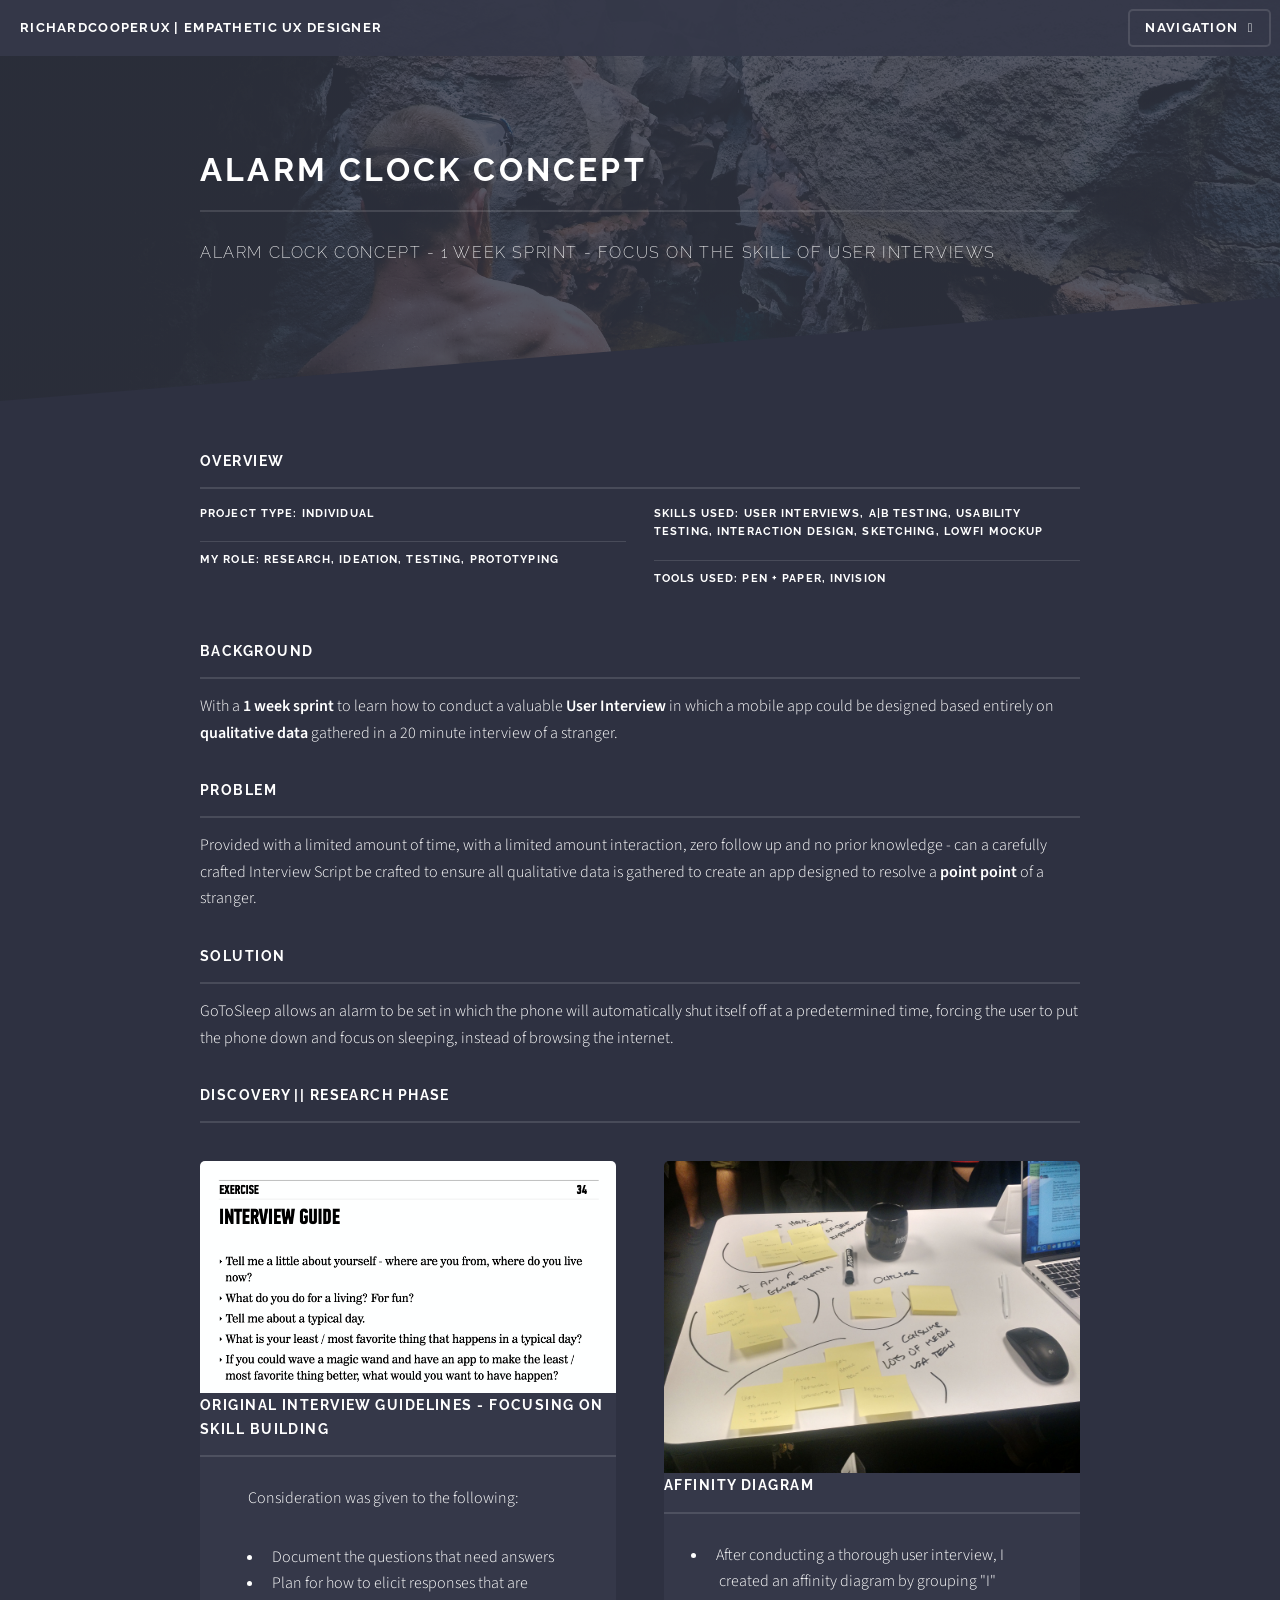
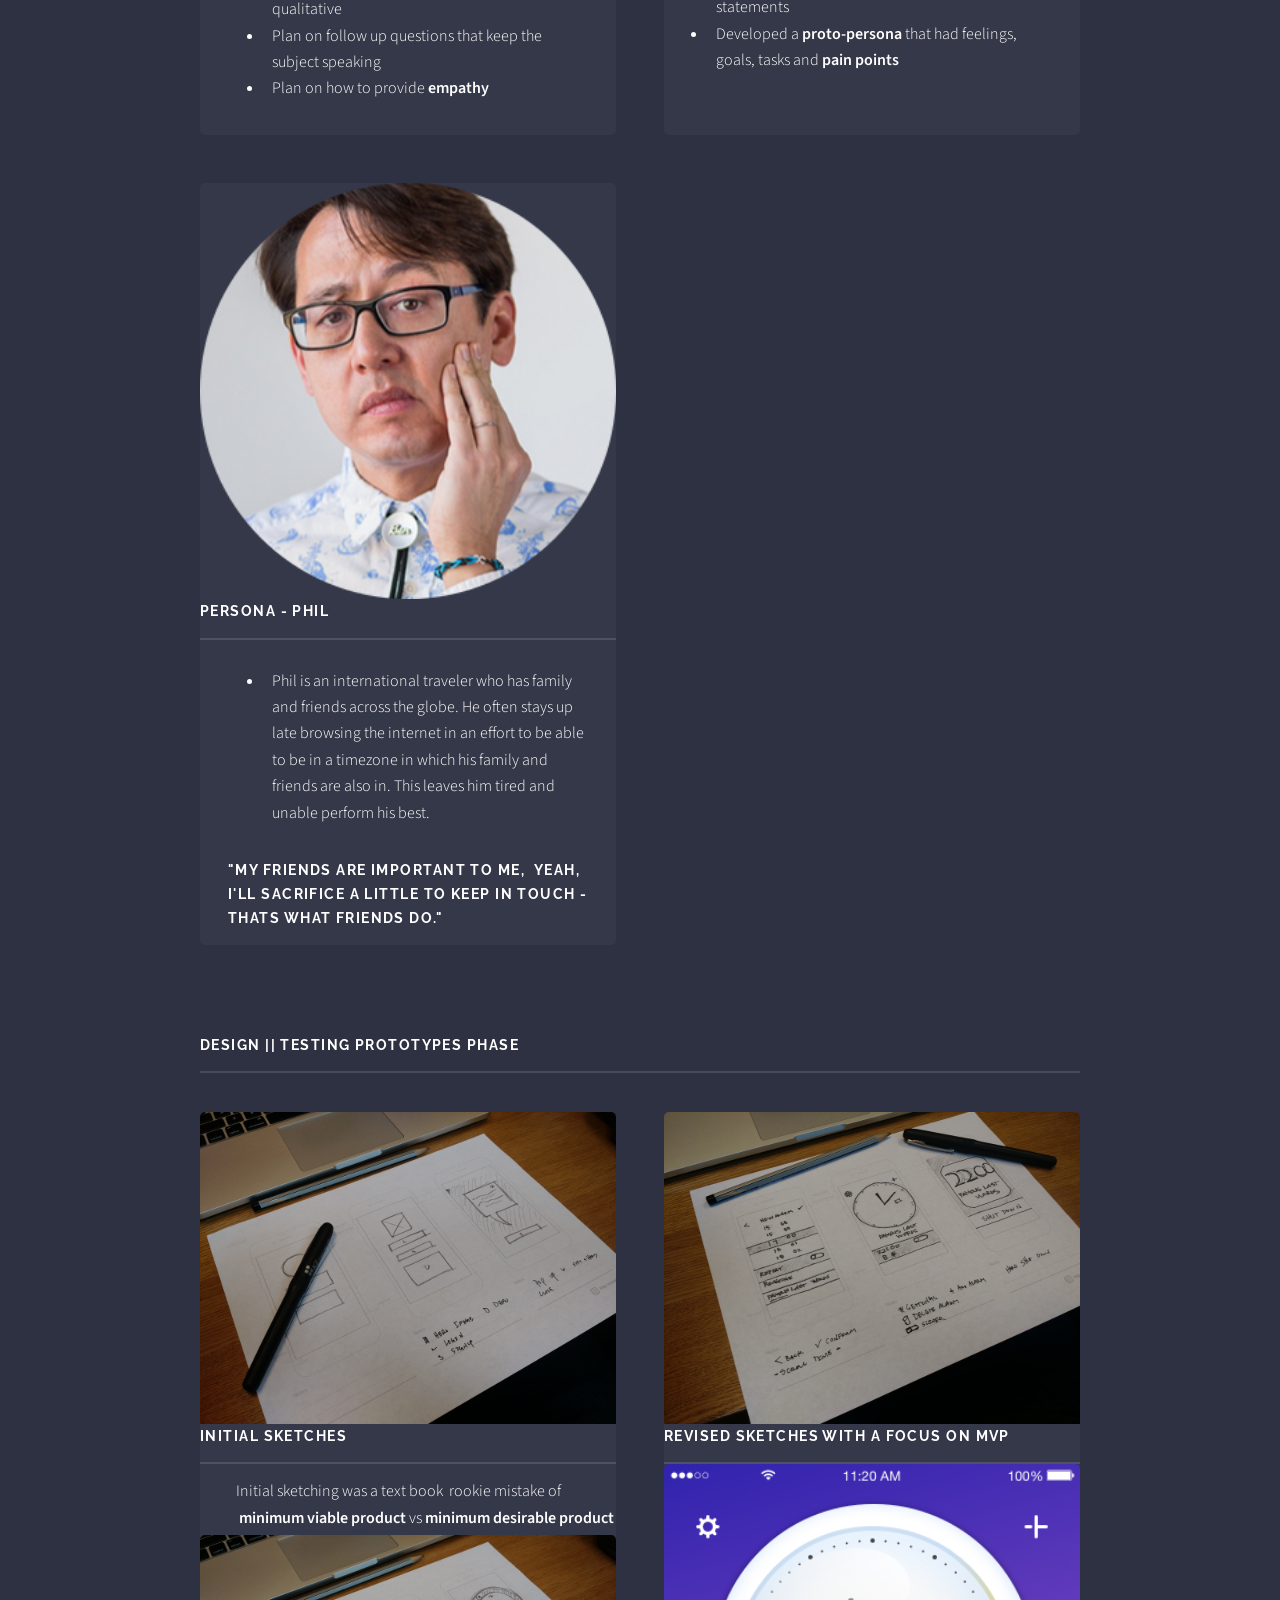
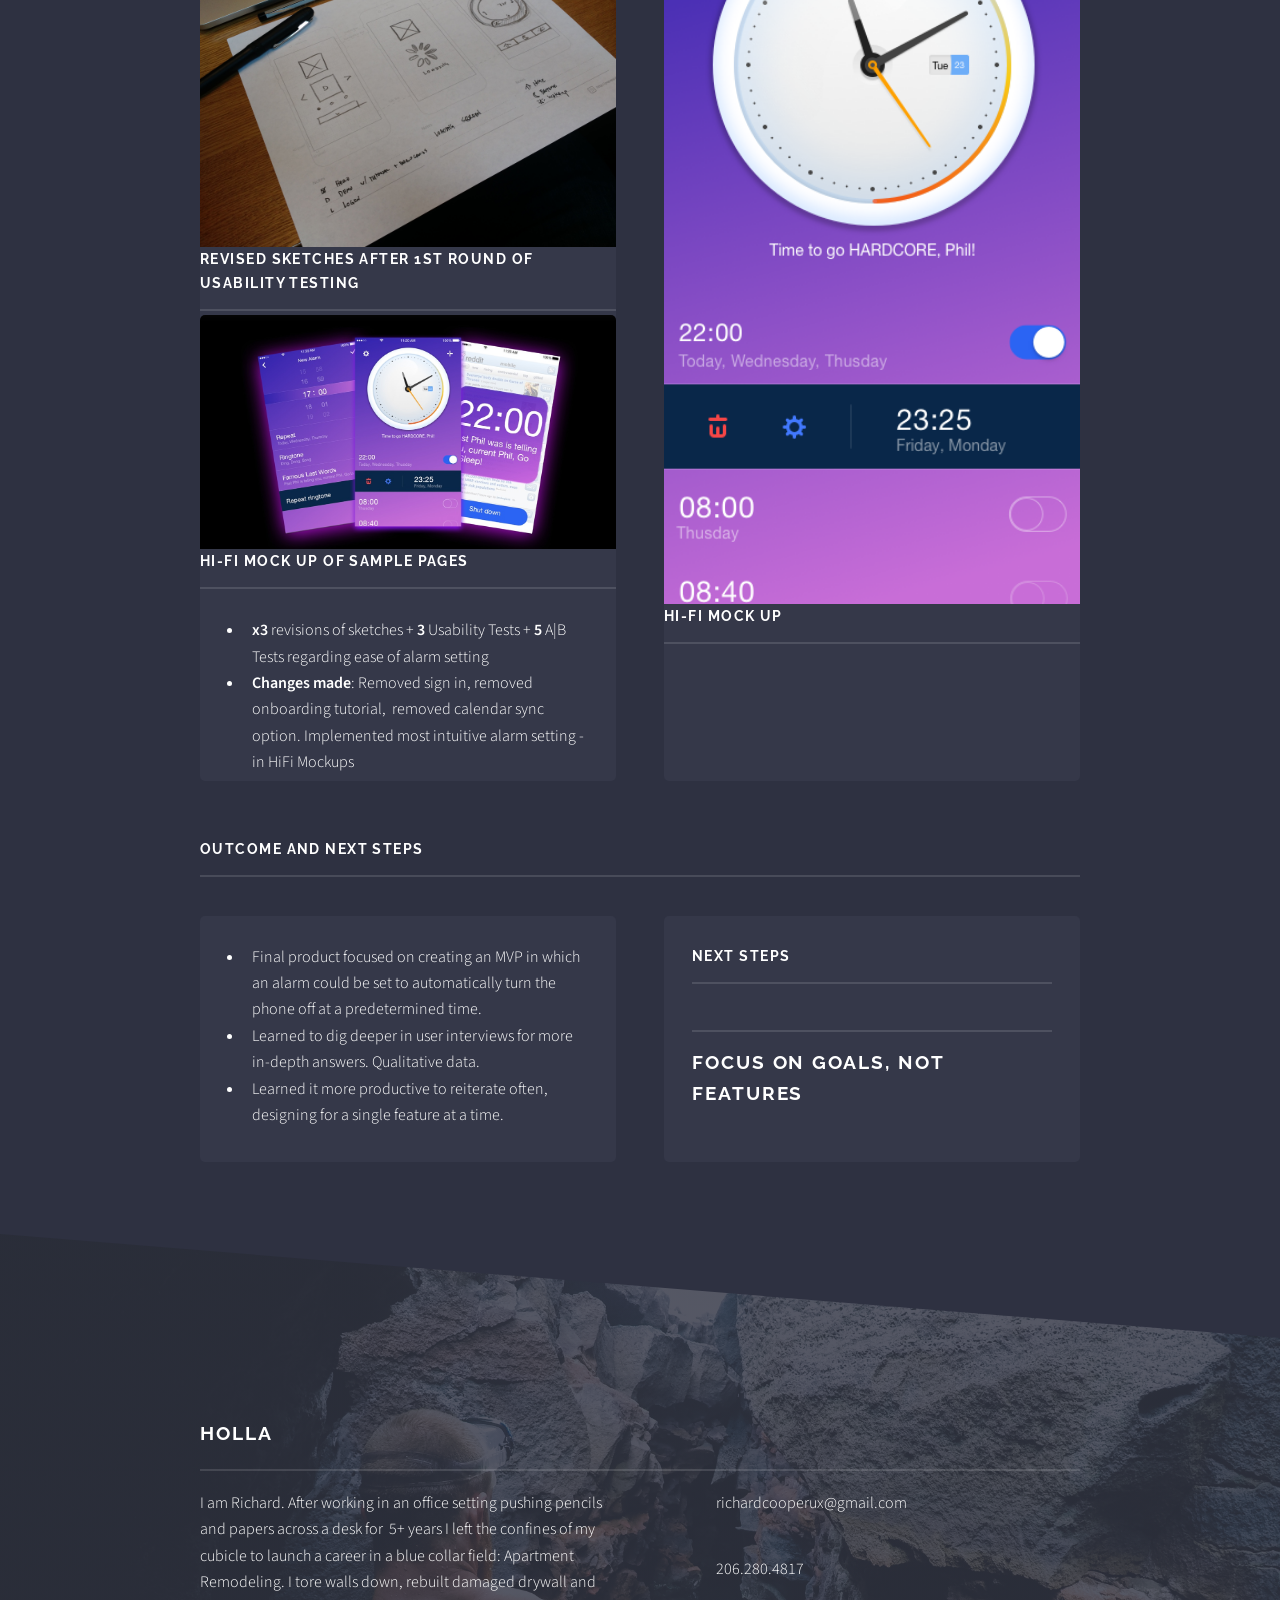
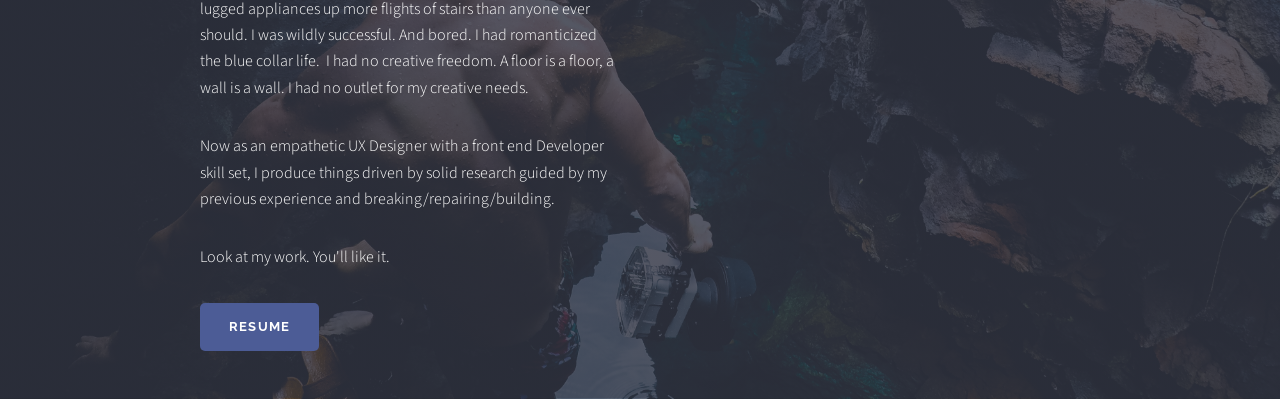
==== commit dd61e856: "Add files via upload" ====
--- a/alarmclock.html
+++ b/alarmclock.html
@@ -218,7 +218,7 @@
                     <h2 class="major">holla</h2> 
                     <form method="post" action="#"> 
                         <p>I am Richard. After working in an office setting pushing pencils and papers across a desk for &nbsp;5+ years I left the confines of my cubicle to launch a career in a blue collar field: Apartment Remodeling. I tore walls down, rebuilt damaged drywall and lugged appliances up more flights of stairs than anyone ever should. I was wildly successful. And bored. I had romanticized the blue collar&nbsp;life. &nbsp;I had no creative freedom. A floor is a floor, a wall is a wall. I had no outlet for my creative needs.</p>
-                        <p>Now as a Researched and UX Designer, &nbsp;I produce things driven by solid research guided by my previous experience &nbsp;and breaking/repairing /building.</p>
+                        <p>Now as an empathetic UX Designer with a front end Developer skill set, I produce things driven by solid research guided by my previous experience and breaking/repairing/building.</p>
                         <p>Look at my work. You'll like it.</p> 
                         <ul class="actions"> 
                             <li>
@@ -229,7 +229,7 @@
                     <ul class="contact"> 
                         <li class="fa-envelope">richardcooperux@gmail.com
 </li>
-                        <li class="fa-phone">206.280.4817</li>                                                                           
+                        <li class="fa-phone">206.280.4817</li>                         
                     </ul>                     
                 </div>                 
             </section>             
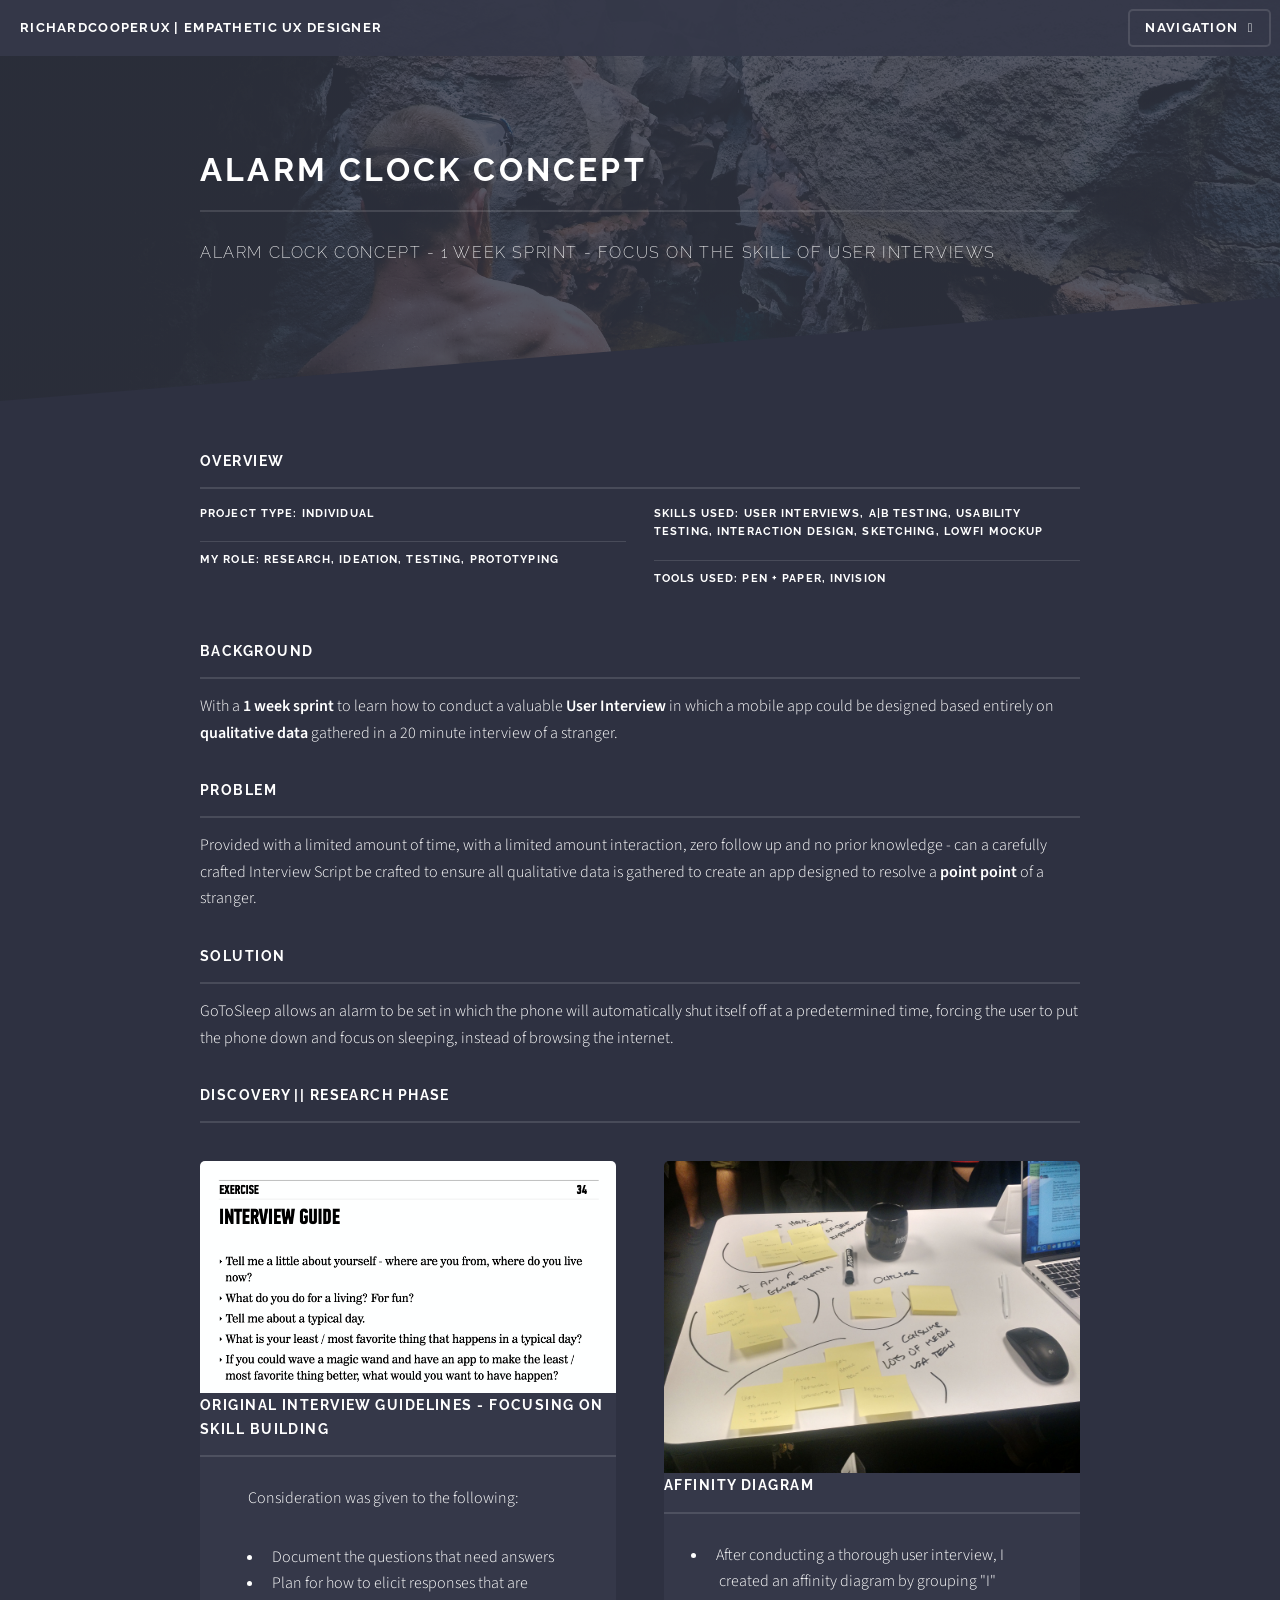
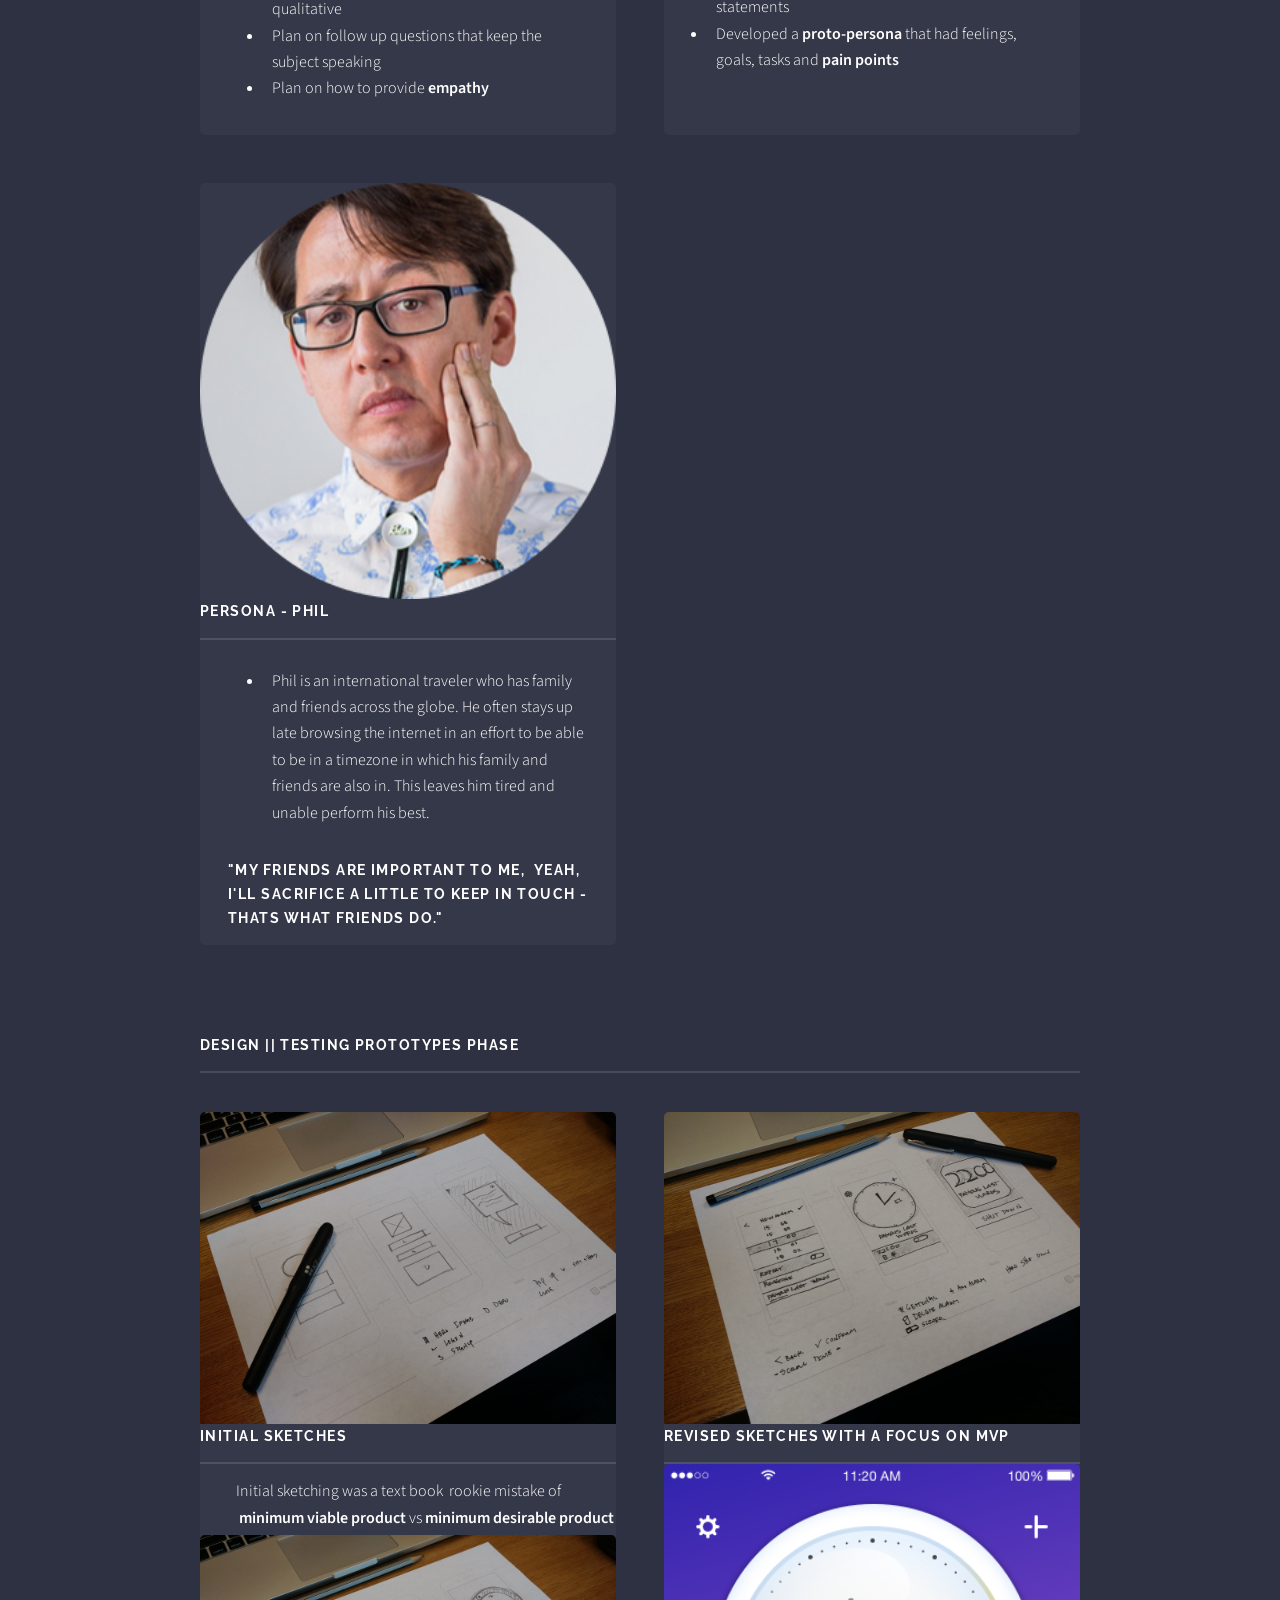
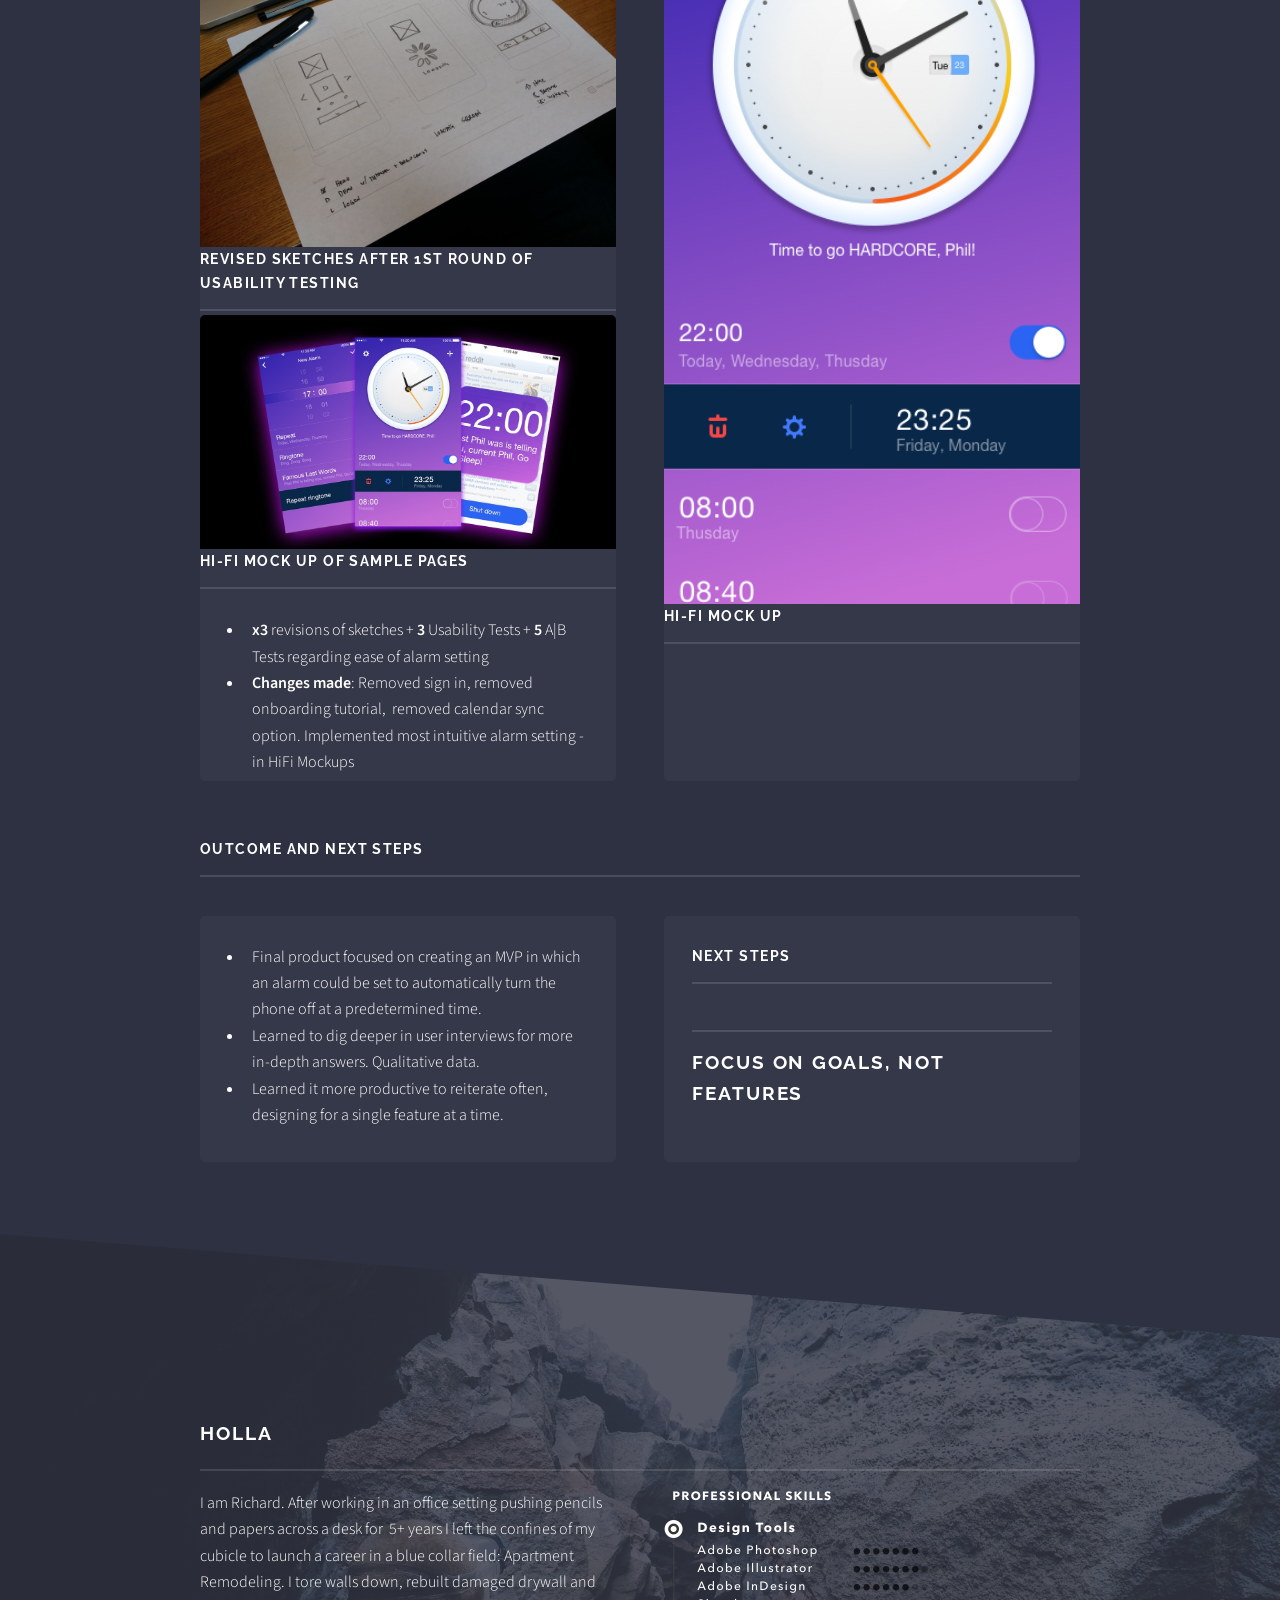
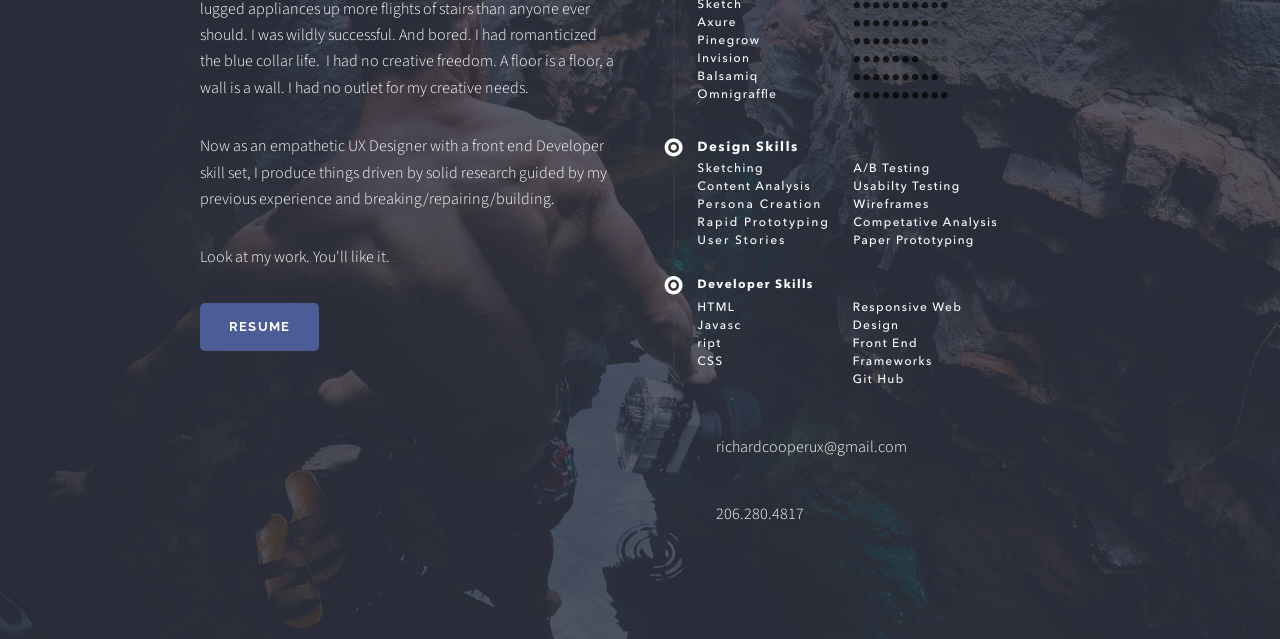
==== commit a9968db3: "Add files via upload" ====
--- a/alarmclock.html
+++ b/alarmclock.html
@@ -227,9 +227,12 @@
                         </ul>
                     </form>
                     <ul class="contact"> 
-                        <li class="fa-envelope">richardcooperux@gmail.com
+                        <ul class="contact"> 
+                            <img src="images/pro" />
+                            <li class="fa-envelope">richardcooperux@gmail.com
 </li>
-                        <li class="fa-phone">206.280.4817</li>                         
+                            <li class="fa-phone">206.280.4817</li>                             
+                        </ul>                         
                     </ul>                     
                 </div>                 
             </section>             
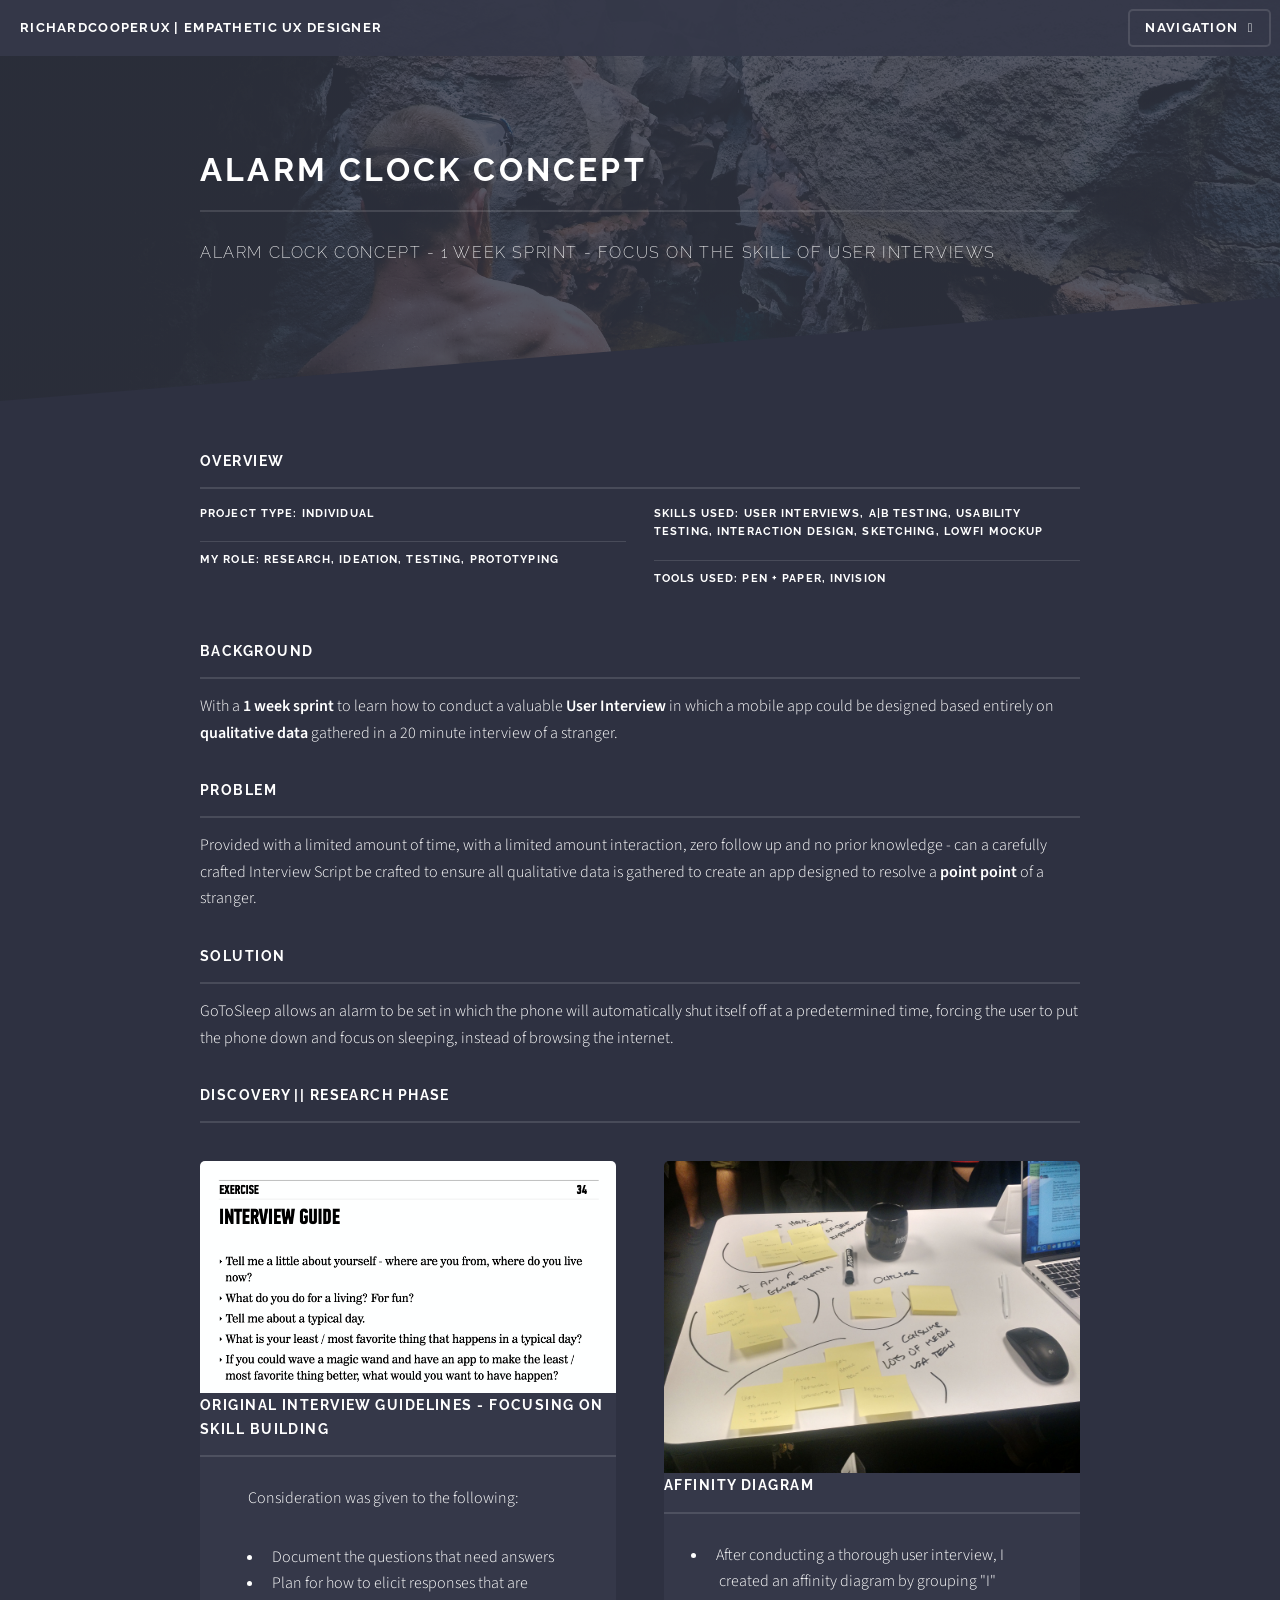
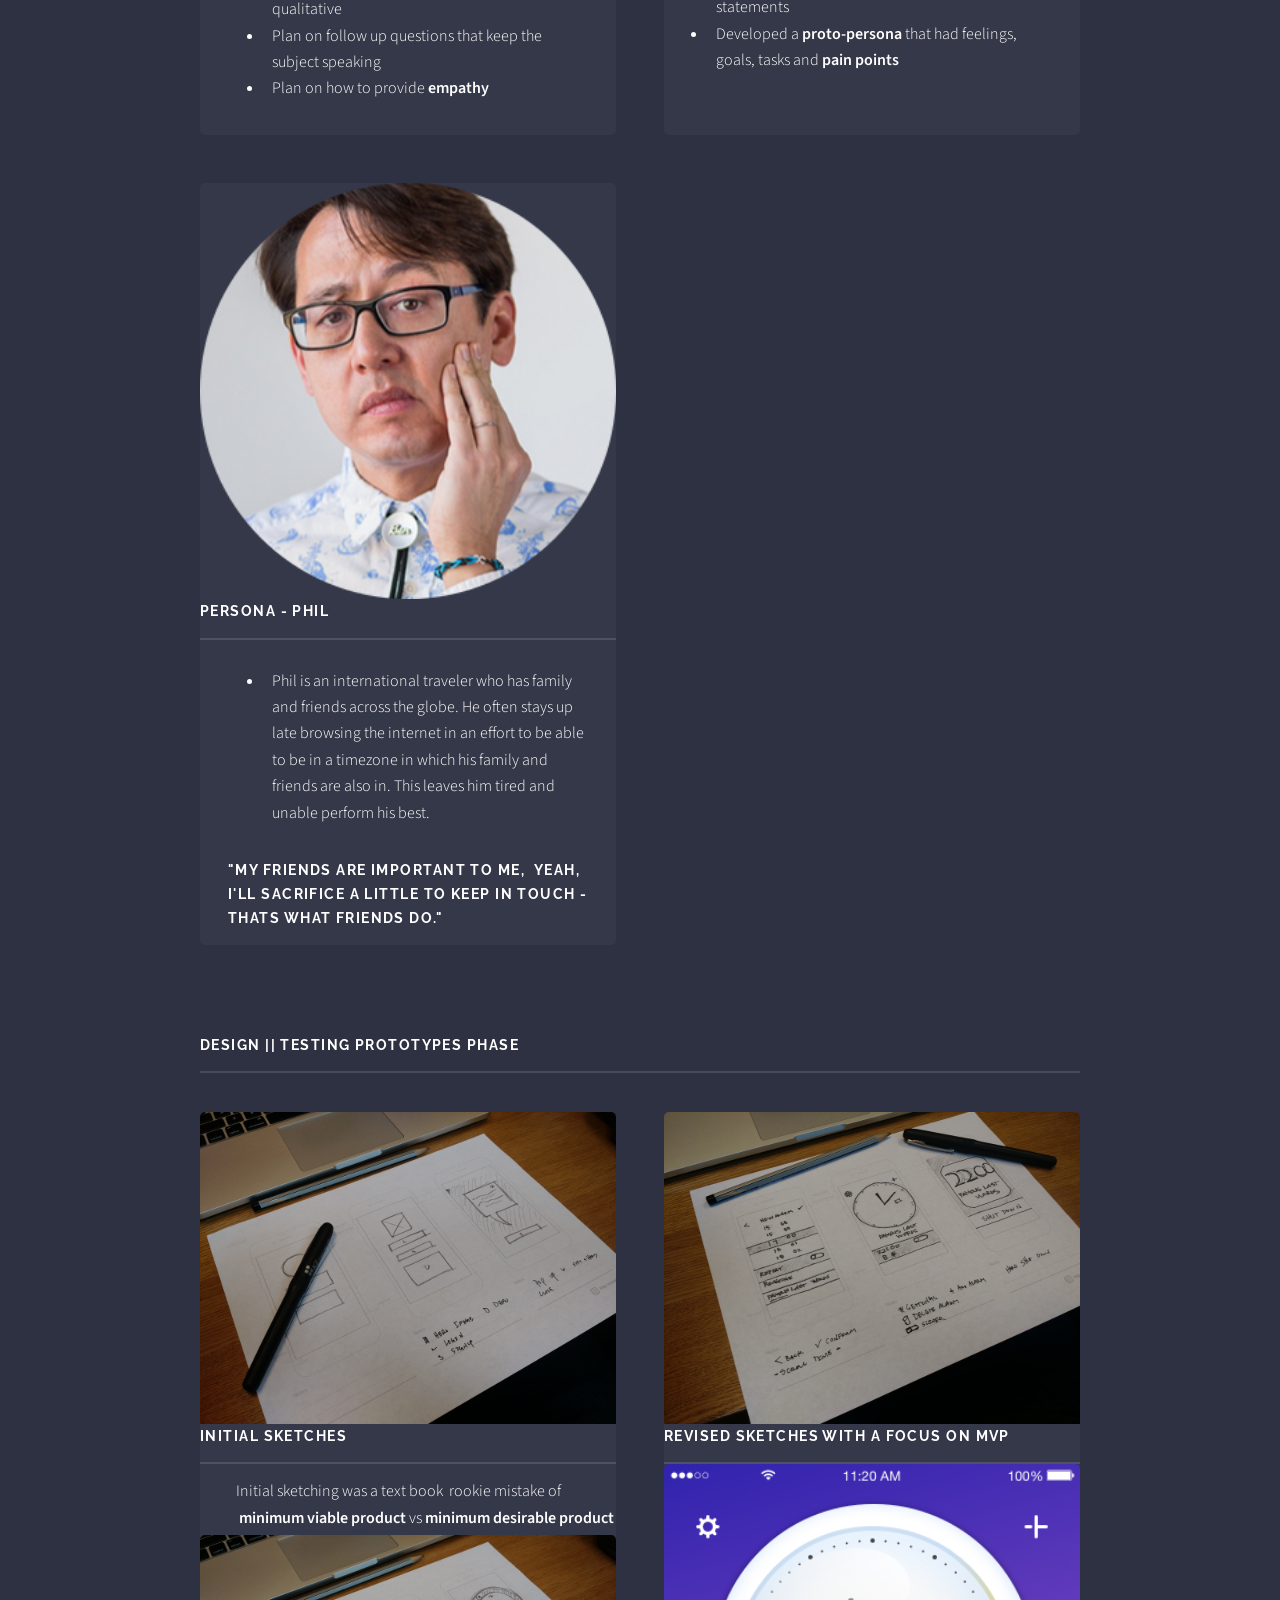
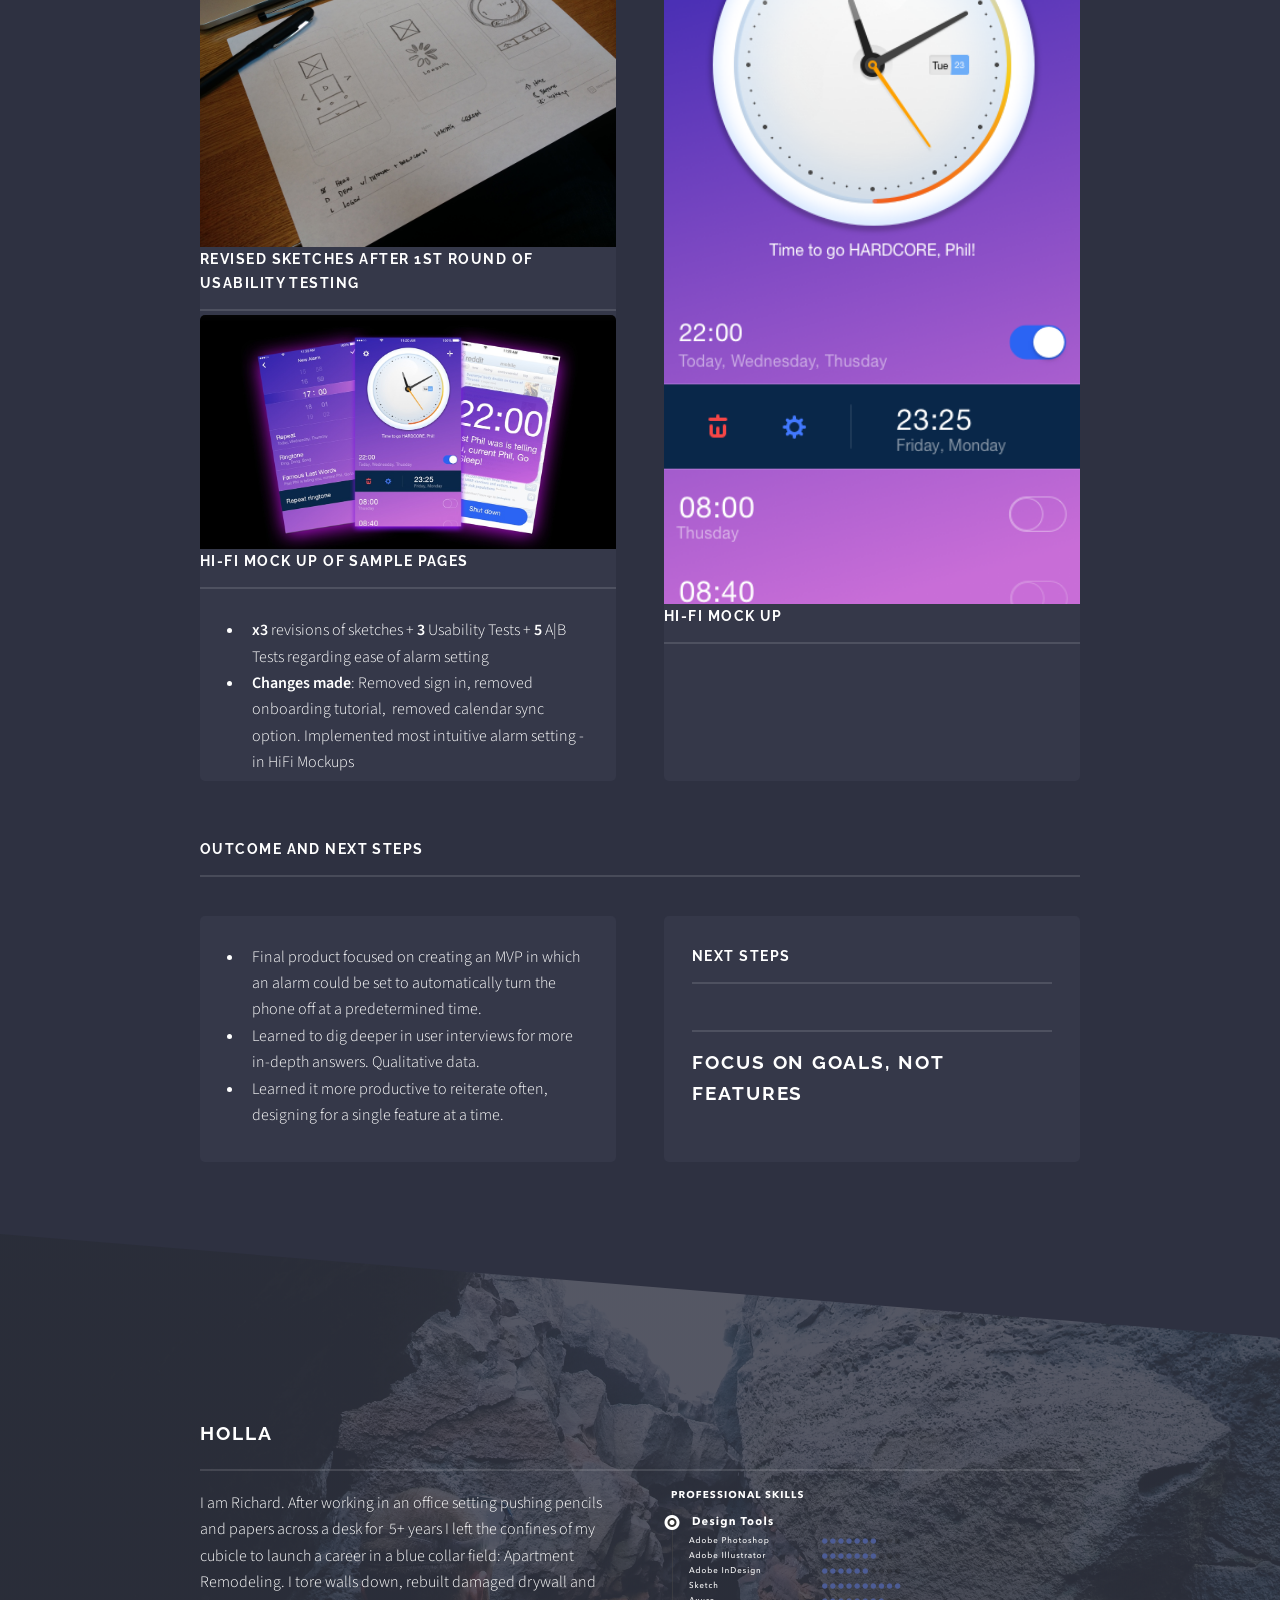
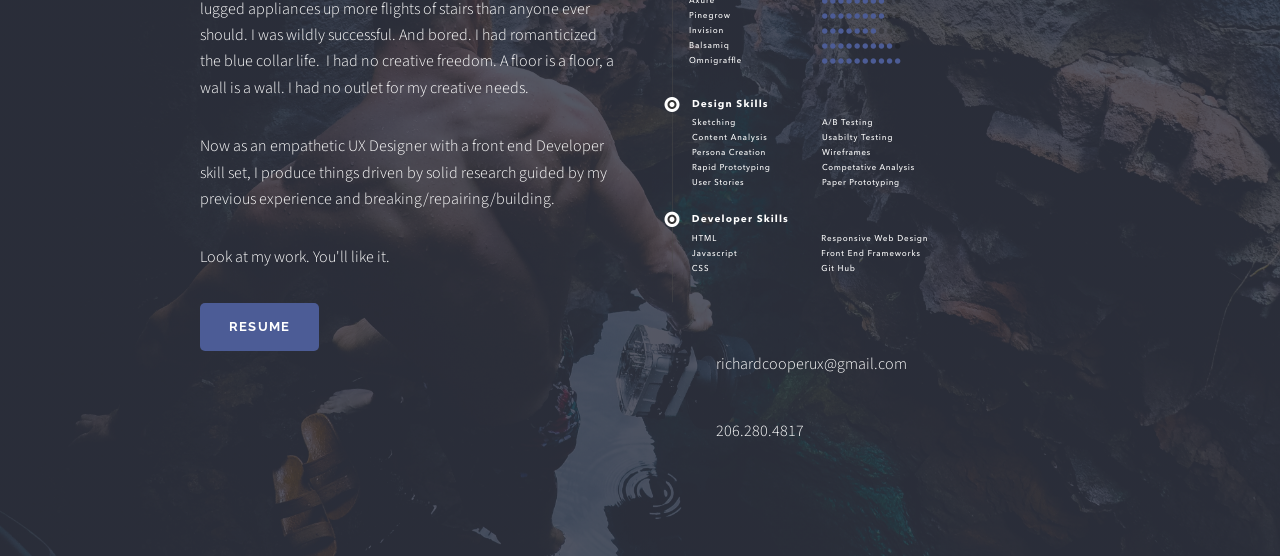
==== commit 42be0889: "Add files via upload" ====
--- a/alarmclock.html
+++ b/alarmclock.html
@@ -37,7 +37,7 @@
                             <a href="alarmclock.html">Mobile App || Alarm Clock Concept</a>
                         </li>                         
                         <li>
-                            <a href="https://drive.google.com/open?id=0B5TVChT9ww97OXpPLTZmdDJDcGs">PDF Resume</a>
+                            <a href="https://drive.google.com/file/d/0B5TVChT9ww97dGd3WjBsTUhEU3c/view?usp=sharing">PDF Resume</a>
                         </li>                         
                     </ul>                     
                     <a href="#" class="close">Close</a> 
